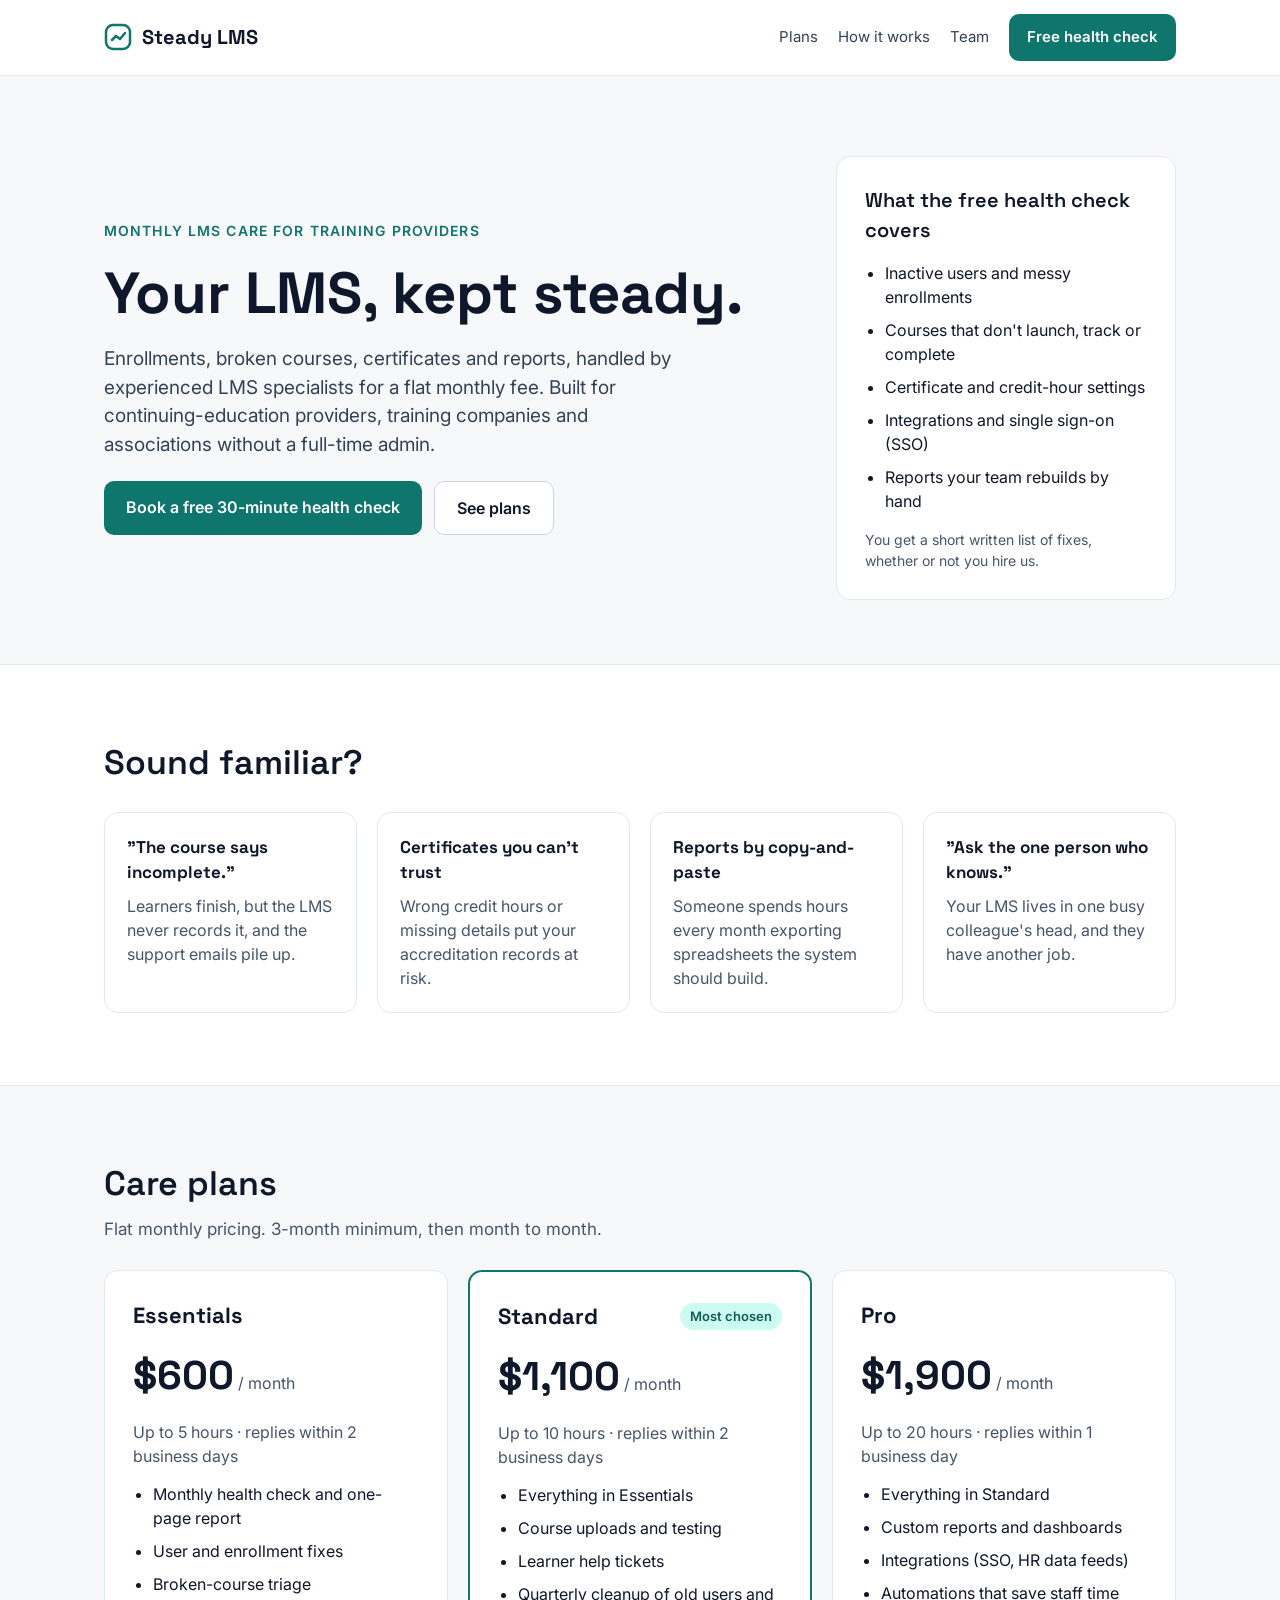
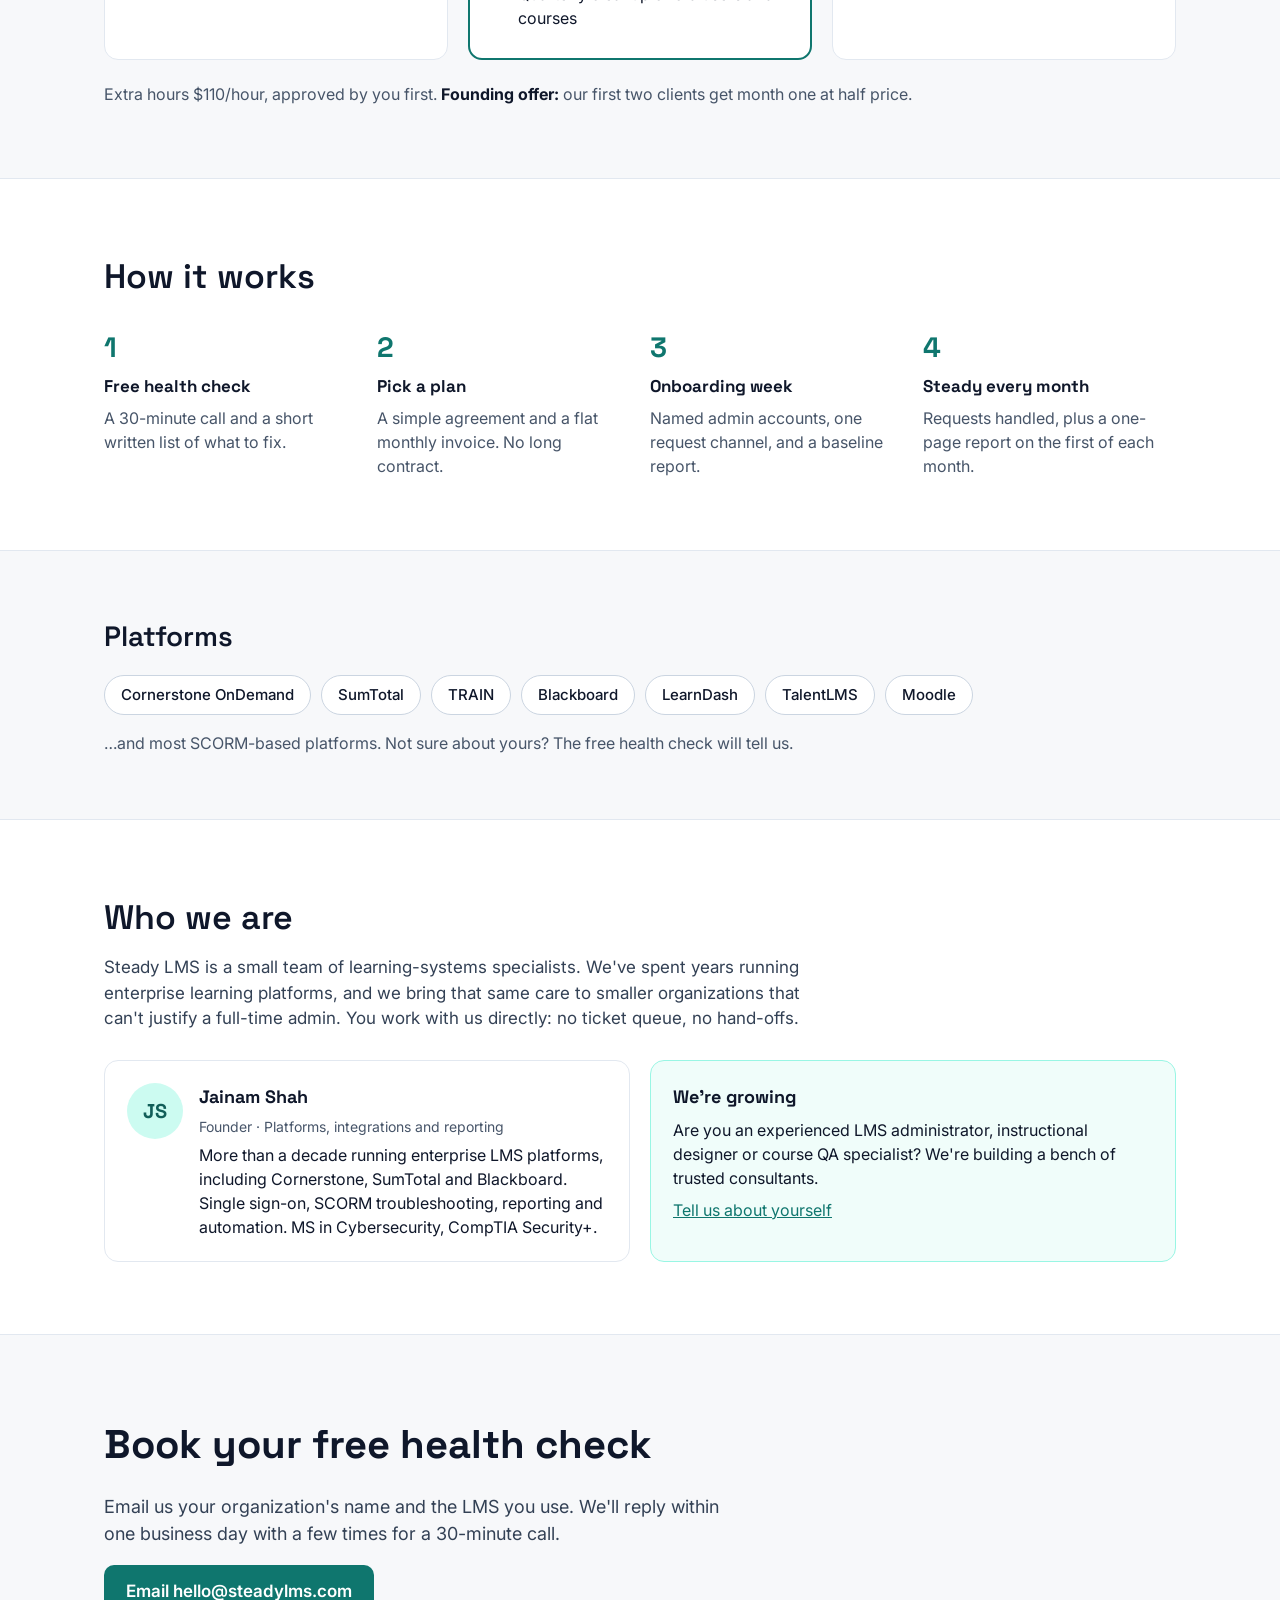
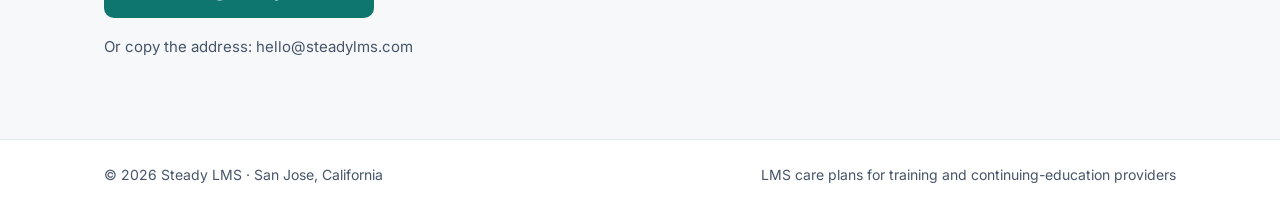
==== index.html @ a3ffa550 "Steady LMS website Co-Authored-By: Claude Opus 5.5 <noreply@anthropic.com> Claude-Session: https://c" ====
<!DOCTYPE html>
<html lang="en">
<head>
<meta charset="utf-8">
<meta name="viewport" content="width=device-width, initial-scale=1">
<title>Steady LMS: Monthly LMS care for training providers</title>
<meta name="description" content="Steady LMS keeps your learning platform running for a flat monthly fee: enrollments, broken courses, certificates, reports and automations, handled by experienced LMS specialists.">
<link rel="canonical" href="https://steadylms.com/">
<meta property="og:title" content="Steady LMS: Your LMS, kept steady">
<meta property="og:description" content="Monthly LMS care plans for continuing-education providers, training companies and associations.">
<meta property="og:url" content="https://steadylms.com/">
<meta property="og:type" content="website">
<link rel="icon" href="data:image/svg+xml,%3Csvg xmlns='http://www.w3.org/2000/svg' viewBox='0 0 28 28'%3E%3Crect x='2' y='2' width='24' height='24' rx='7' fill='white' stroke='%230F766E' stroke-width='2.5'/%3E%3Cpath d='M8 17 L12 13 L16 16 L21 10' fill='none' stroke='%230F766E' stroke-width='2.5' stroke-linecap='round' stroke-linejoin='round'/%3E%3C/svg%3E">
<link rel="preconnect" href="https://fonts.googleapis.com">
<link rel="preconnect" href="https://fonts.gstatic.com" crossorigin>
<link href="https://fonts.googleapis.com/css2?family=Inter:wght@400;500;600&family=Space+Grotesk:wght@500;600;700&display=swap" rel="stylesheet">
<style>
  *{box-sizing:border-box}
  body{margin:0;background:#F7F8FA;color:#0F172A;font-family:Inter,system-ui,-apple-system,"Segoe UI",sans-serif;line-height:1.5}
  a{color:#0F766E}a:hover{color:#115E59}
  h1,h2,h3{font-family:"Space Grotesk",Inter,sans-serif;margin:0}
  p{margin:0}
  .wrap{max-width:1120px;margin:0 auto;padding:0 24px}
  .band{background:#fff;border-top:1px solid #E2E8F0;border-bottom:1px solid #E2E8F0}
  section{padding:72px 0}
  .muted{color:#475569}
  .btn{display:inline-block;background:#0F766E;color:#fff;text-decoration:none;font-weight:600;padding:14px 22px;border-radius:10px}
  .btn:hover{background:#115E59;color:#fff}
  .btn.ghost{background:#fff;color:#0F172A;border:1px solid #CBD5E1}
  .btn.ghost:hover{background:#F1F5F9}
  .row{display:flex;flex-wrap:wrap;gap:20px}
  .card{flex:1 1 240px;min-width:0;background:#fff;border:1px solid #E2E8F0;border-radius:14px;padding:22px}
  .eyebrow{font-size:14px;font-weight:600;letter-spacing:.08em;text-transform:uppercase;color:#0F766E}
  .h2{font-size:34px;font-weight:600;margin-bottom:24px}
  header{background:#fff;border-bottom:1px solid #E2E8F0}
  nav{display:flex;flex-wrap:wrap;align-items:center;justify-content:space-between;gap:16px;padding:14px 0}
  .logo{display:flex;align-items:center;gap:10px;text-decoration:none;color:#0F172A;font-family:"Space Grotesk",Inter,sans-serif;font-weight:700;font-size:20px}
  .links{display:flex;flex-wrap:wrap;align-items:center;gap:20px;font-size:15px}
  .links a{color:#334155;text-decoration:none;padding:10px 0}
  .links a.btn{color:#fff;padding:12px 18px}
  .hero{display:flex;flex-wrap:wrap;gap:48px;align-items:center;padding-top:80px;padding-bottom:64px}
  .hero-text{flex:999 1 520px;min-width:0;display:flex;flex-direction:column;gap:22px}
  .hero h1{font-size:clamp(40px,6vw,58px);line-height:1.05}
  .lead{font-size:19px;color:#334155;max-width:580px}
  ul.check{margin:0;padding-left:20px;display:flex;flex-direction:column;gap:9px}
  .plan{flex:1 1 300px;display:flex;flex-direction:column;gap:14px;padding:28px}
  .plan.best{border:2px solid #0F766E}
  .price{font-family:"Space Grotesk",Inter,sans-serif;font-size:40px;font-weight:700}
  .pill{background:#CCFBF1;color:#115E59;font-size:13px;font-weight:600;padding:4px 10px;border-radius:999px}
  .chip{background:#fff;border:1px solid #CBD5E1;border-radius:999px;padding:8px 16px;font-size:15px;font-weight:500}
  .num{font-family:"Space Grotesk",Inter,sans-serif;font-size:28px;font-weight:700;color:#0F766E}
  ol.steps{list-style:none;margin:0;padding:0}
  .avatar{flex:0 0 56px;width:56px;height:56px;border-radius:50%;background:#CCFBF1;color:#115E59;display:flex;align-items:center;justify-content:center;font-family:"Space Grotesk",Inter,sans-serif;font-weight:700;font-size:20px}
  footer{border-top:1px solid #E2E8F0;background:#fff}
  footer .wrap{display:flex;flex-wrap:wrap;justify-content:space-between;gap:12px;padding:24px;font-size:14px;color:#475569}
  @media (max-width:600px){section{padding:56px 0}.h2{font-size:28px}}
</style>
</head>
<body>

<header>
  <div class="wrap">
    <nav aria-label="Main">
      <a class="logo" href="#top">
        <svg width="28" height="28" viewBox="0 0 28 28" aria-hidden="true"><rect x="2" y="2" width="24" height="24" rx="7" fill="none" stroke="#0F766E" stroke-width="2.5"/><path d="M8 17 L12 13 L16 16 L21 10" fill="none" stroke="#0F766E" stroke-width="2.5" stroke-linecap="round" stroke-linejoin="round"/></svg>
        Steady LMS
      </a>
      <div class="links">
        <a href="#plans">Plans</a>
        <a href="#how">How it works</a>
        <a href="#team">Team</a>
        <a class="btn" href="#contact">Free health check</a>
      </div>
    </nav>
  </div>
</header>

<main id="top">

  <div class="wrap hero">
    <div class="hero-text">
      <p class="eyebrow">Monthly LMS care for training providers</p>
      <h1>Your LMS, kept steady.</h1>
      <p class="lead">Enrollments, broken courses, certificates and reports, handled by experienced LMS specialists for a flat monthly fee. Built for continuing-education providers, training companies and associations without a full-time admin.</p>
      <div class="row" style="gap:12px">
        <a class="btn" href="#contact">Book a free 30-minute health check</a>
        <a class="btn ghost" href="#plans">See plans</a>
      </div>
    </div>
    <div class="card" style="flex:1 1 340px;padding:28px;display:flex;flex-direction:column;gap:16px">
      <h2 style="font-size:20px;font-weight:600">What the free health check covers</h2>
      <ul class="check">
        <li>Inactive users and messy enrollments</li>
        <li>Courses that don't launch, track or complete</li>
        <li>Certificate and credit-hour settings</li>
        <li>Integrations and single sign-on (SSO)</li>
        <li>Reports your team rebuilds by hand</li>
      </ul>
      <p class="muted" style="font-size:14px">You get a short written list of fixes, whether or not you hire us.</p>
    </div>
  </div>

  <section class="band" aria-labelledby="pain-h">
    <div class="wrap">
      <h2 id="pain-h" class="h2">Sound familiar?</h2>
      <div class="row">
        <div class="card"><h3 style="font-size:17px;margin-bottom:8px">"The course says incomplete."</h3><p class="muted">Learners finish, but the LMS never records it, and the support emails pile up.</p></div>
        <div class="card"><h3 style="font-size:17px;margin-bottom:8px">Certificates you can't trust</h3><p class="muted">Wrong credit hours or missing details put your accreditation records at risk.</p></div>
        <div class="card"><h3 style="font-size:17px;margin-bottom:8px">Reports by copy-and-paste</h3><p class="muted">Someone spends hours every month exporting spreadsheets the system should build.</p></div>
        <div class="card"><h3 style="font-size:17px;margin-bottom:8px">"Ask the one person who knows."</h3><p class="muted">Your LMS lives in one busy colleague's head, and they have another job.</p></div>
      </div>
    </div>
  </section>

  <section id="plans" aria-labelledby="plans-h">
    <div class="wrap">
      <h2 id="plans-h" class="h2" style="margin-bottom:8px">Care plans</h2>
      <p class="muted" style="font-size:17px;margin-bottom:28px">Flat monthly pricing. 3-month minimum, then month to month.</p>
      <div class="row" style="align-items:stretch">
        <div class="card plan">
          <h3 style="font-size:22px">Essentials</h3>
          <p><span class="price">$600</span><span class="muted"> / month</span></p>
          <p class="muted">Up to 5 hours · replies within 2 business days</p>
          <ul class="check"><li>Monthly health check and one-page report</li><li>User and enrollment fixes</li><li>Broken-course triage</li></ul>
        </div>
        <div class="card plan best">
          <div style="display:flex;align-items:center;justify-content:space-between;gap:12px"><h3 style="font-size:22px">Standard</h3><span class="pill">Most chosen</span></div>
          <p><span class="price">$1,100</span><span class="muted"> / month</span></p>
          <p class="muted">Up to 10 hours · replies within 2 business days</p>
          <ul class="check"><li>Everything in Essentials</li><li>Course uploads and testing</li><li>Learner help tickets</li><li>Quarterly cleanup of old users and courses</li></ul>
        </div>
        <div class="card plan">
          <h3 style="font-size:22px">Pro</h3>
          <p><span class="price">$1,900</span><span class="muted"> / month</span></p>
          <p class="muted">Up to 20 hours · replies within 1 business day</p>
          <ul class="check"><li>Everything in Standard</li><li>Custom reports and dashboards</li><li>Integrations (SSO, HR data feeds)</li><li>Automations that save staff time</li></ul>
        </div>
      </div>
      <p class="muted" style="margin-top:22px">Extra hours $110/hour, approved by you first. <strong style="color:#0F172A">Founding offer:</strong> our first two clients get month one at half price.</p>
    </div>
  </section>

  <section id="how" class="band" aria-labelledby="how-h">
    <div class="wrap">
      <h2 id="how-h" class="h2">How it works</h2>
      <ol class="steps row">
        <li class="card" style="border:0;padding:0;background:none"><p class="num">1</p><h3 style="font-size:17px;margin:6px 0">Free health check</h3><p class="muted">A 30-minute call and a short written list of what to fix.</p></li>
        <li class="card" style="border:0;padding:0;background:none"><p class="num">2</p><h3 style="font-size:17px;margin:6px 0">Pick a plan</h3><p class="muted">A simple agreement and a flat monthly invoice. No long contract.</p></li>
        <li class="card" style="border:0;padding:0;background:none"><p class="num">3</p><h3 style="font-size:17px;margin:6px 0">Onboarding week</h3><p class="muted">Named admin accounts, one request channel, and a baseline report.</p></li>
        <li class="card" style="border:0;padding:0;background:none"><p class="num">4</p><h3 style="font-size:17px;margin:6px 0">Steady every month</h3><p class="muted">Requests handled, plus a one-page report on the first of each month.</p></li>
      </ol>
    </div>
  </section>

  <section aria-labelledby="platforms-h" style="padding:64px 0">
    <div class="wrap">
      <h2 id="platforms-h" class="h2" style="font-size:28px;margin-bottom:18px">Platforms</h2>
      <div class="row" style="gap:10px">
        <span class="chip">Cornerstone OnDemand</span><span class="chip">SumTotal</span><span class="chip">TRAIN</span><span class="chip">Blackboard</span><span class="chip">LearnDash</span><span class="chip">TalentLMS</span><span class="chip">Moodle</span>
      </div>
      <p class="muted" style="margin-top:16px">…and most SCORM-based platforms. Not sure about yours? The free health check will tell us.</p>
    </div>
  </section>

  <section id="team" class="band" aria-labelledby="team-h">
    <div class="wrap" style="display:flex;flex-direction:column;gap:28px">
      <div style="display:flex;flex-direction:column;gap:12px;max-width:720px">
        <h2 id="team-h" class="h2" style="margin:0">Who we are</h2>
        <p style="font-size:17px;color:#334155">Steady LMS is a small team of learning-systems specialists. We've spent years running enterprise learning platforms, and we bring that same care to smaller organizations that can't justify a full-time admin. You work with us directly: no ticket queue, no hand-offs.</p>
      </div>
      <div class="row">
        <div class="card" style="display:flex;gap:16px;align-items:flex-start">
          <div class="avatar" aria-hidden="true">JS</div>
          <div style="display:flex;flex-direction:column;gap:6px">
            <h3 style="font-size:18px">Jainam Shah</h3>
            <p class="muted" style="font-size:14px">Founder · Platforms, integrations and reporting</p>
            <p>More than a decade running enterprise LMS platforms, including Cornerstone, SumTotal and Blackboard. Single sign-on, SCORM troubleshooting, reporting and automation. MS in Cybersecurity, CompTIA Security+.</p>
          </div>
        </div>
        <!-- TEAM-MEMBER-2 -->
        <div class="card" style="display:flex;flex-direction:column;gap:8px;background:#F0FDFA;border-color:#99F6E4">
          <h3 style="font-size:18px">We're growing</h3>
          <p>Are you an experienced LMS administrator, instructional designer or course QA specialist? We're building a bench of trusted consultants.</p>
          <p><a href="mailto:hello@steadylms.com?subject=Joining%20Steady%20LMS">Tell us about yourself</a></p>
        </div>
      </div>
    </div>
  </section>

  <section id="contact" aria-labelledby="contact-h" style="padding:80px 0">
    <div class="wrap" style="display:flex;flex-direction:column;align-items:flex-start;gap:18px">
      <h2 id="contact-h" style="font-size:40px;font-weight:700">Book your free health check</h2>
      <p style="font-size:18px;color:#334155;max-width:640px">Email us your organization's name and the LMS you use. We'll reply within one business day with a few times for a 30-minute call.</p>
      <a class="btn" href="mailto:hello@steadylms.com?subject=Free%20LMS%20health%20check" style="font-size:17px">Email hello@steadylms.com</a>
      <p class="muted" style="font-size:15px">Or copy the address: hello@steadylms.com</p>
    </div>
  </section>

</main>

<footer>
  <div class="wrap">
    <span>© 2026 Steady LMS · San Jose, California</span>
    <span>LMS care plans for training and continuing-education providers</span>
  </div>
</footer>

<!-- ANALYTICS -->
</body>
</html>
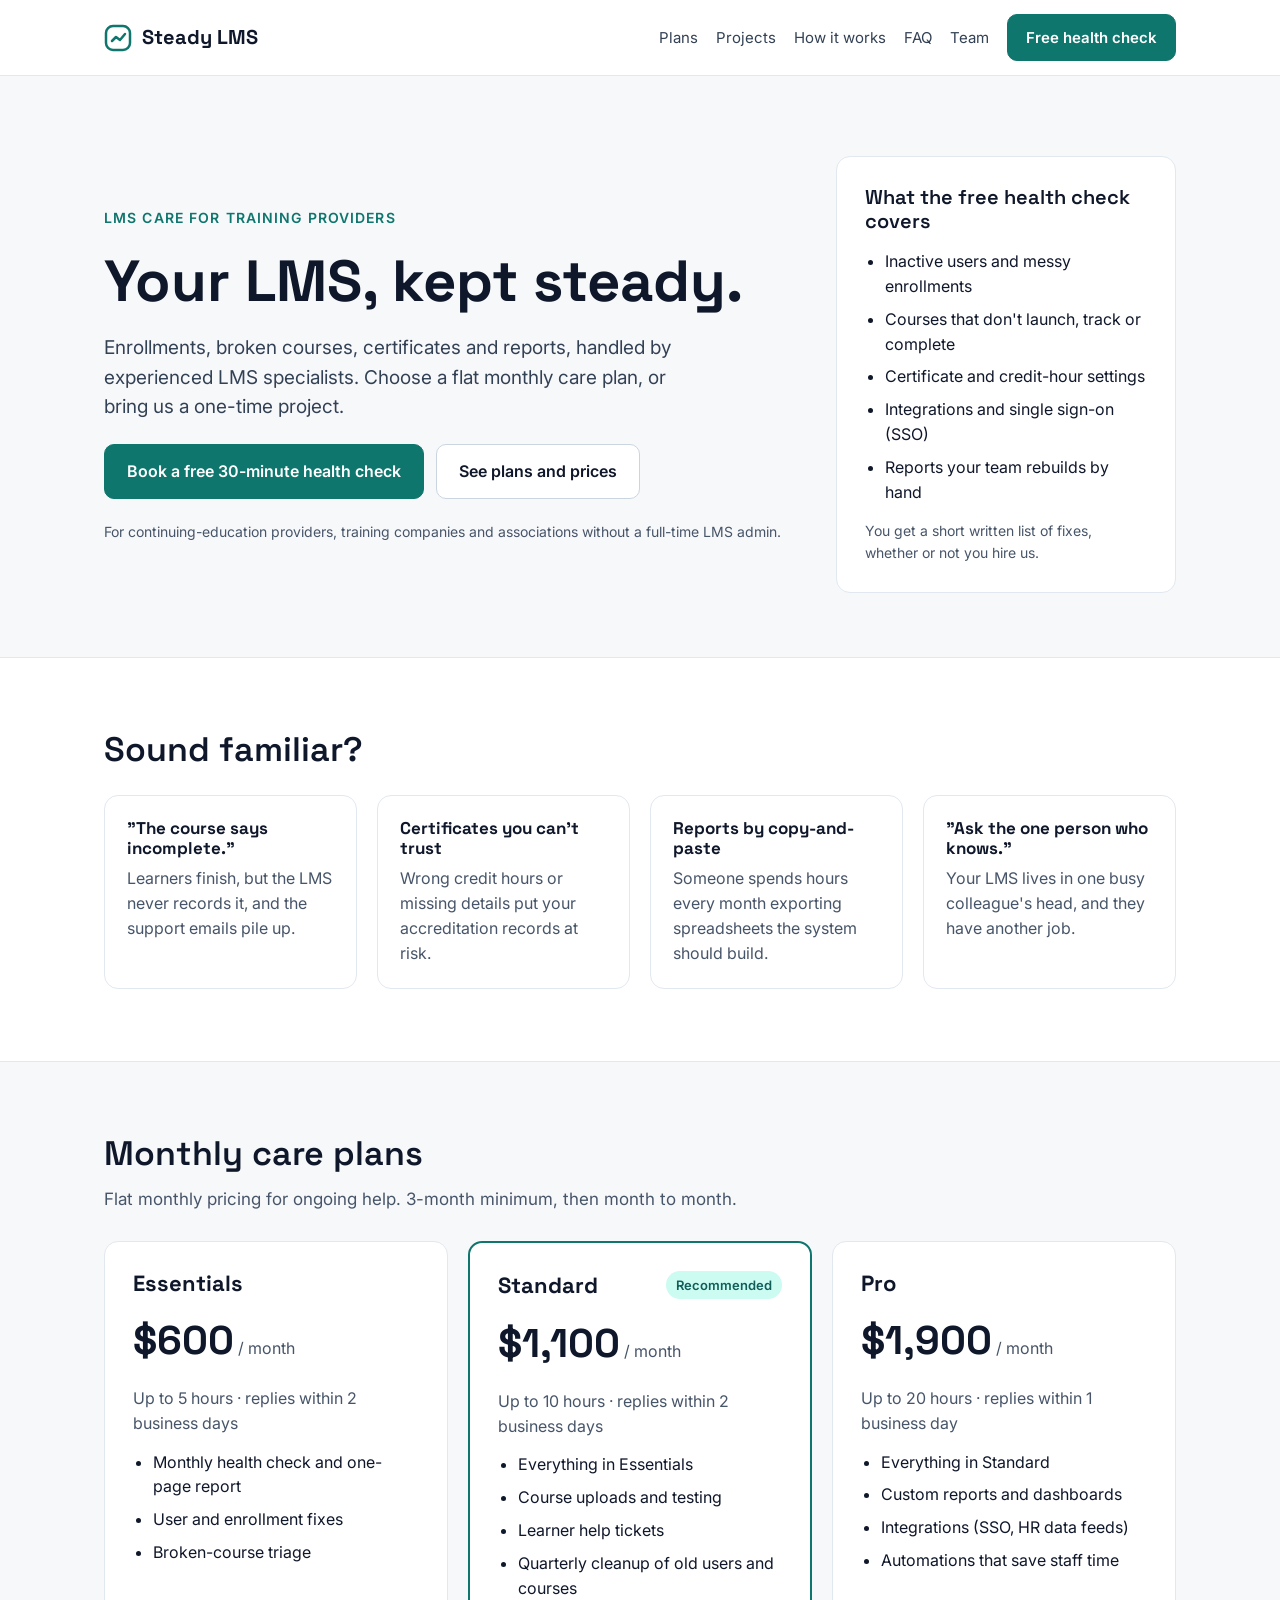
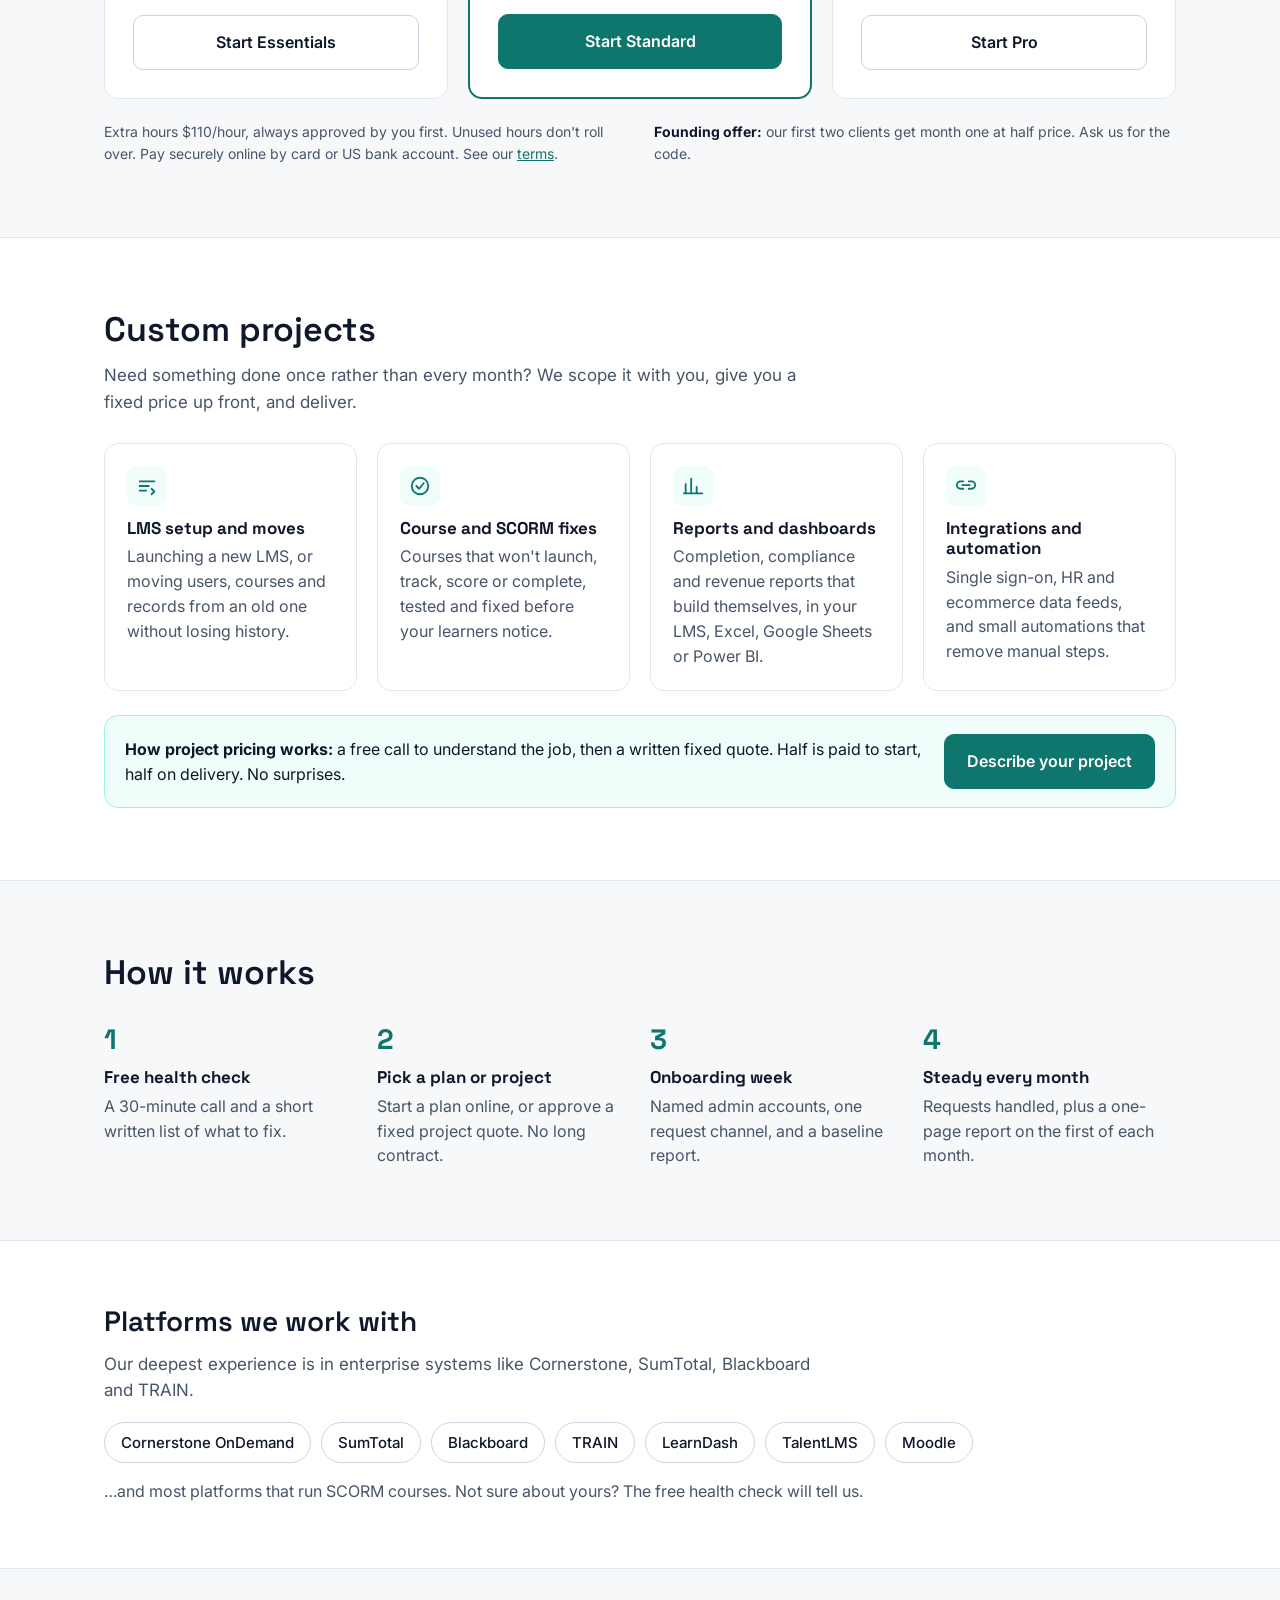
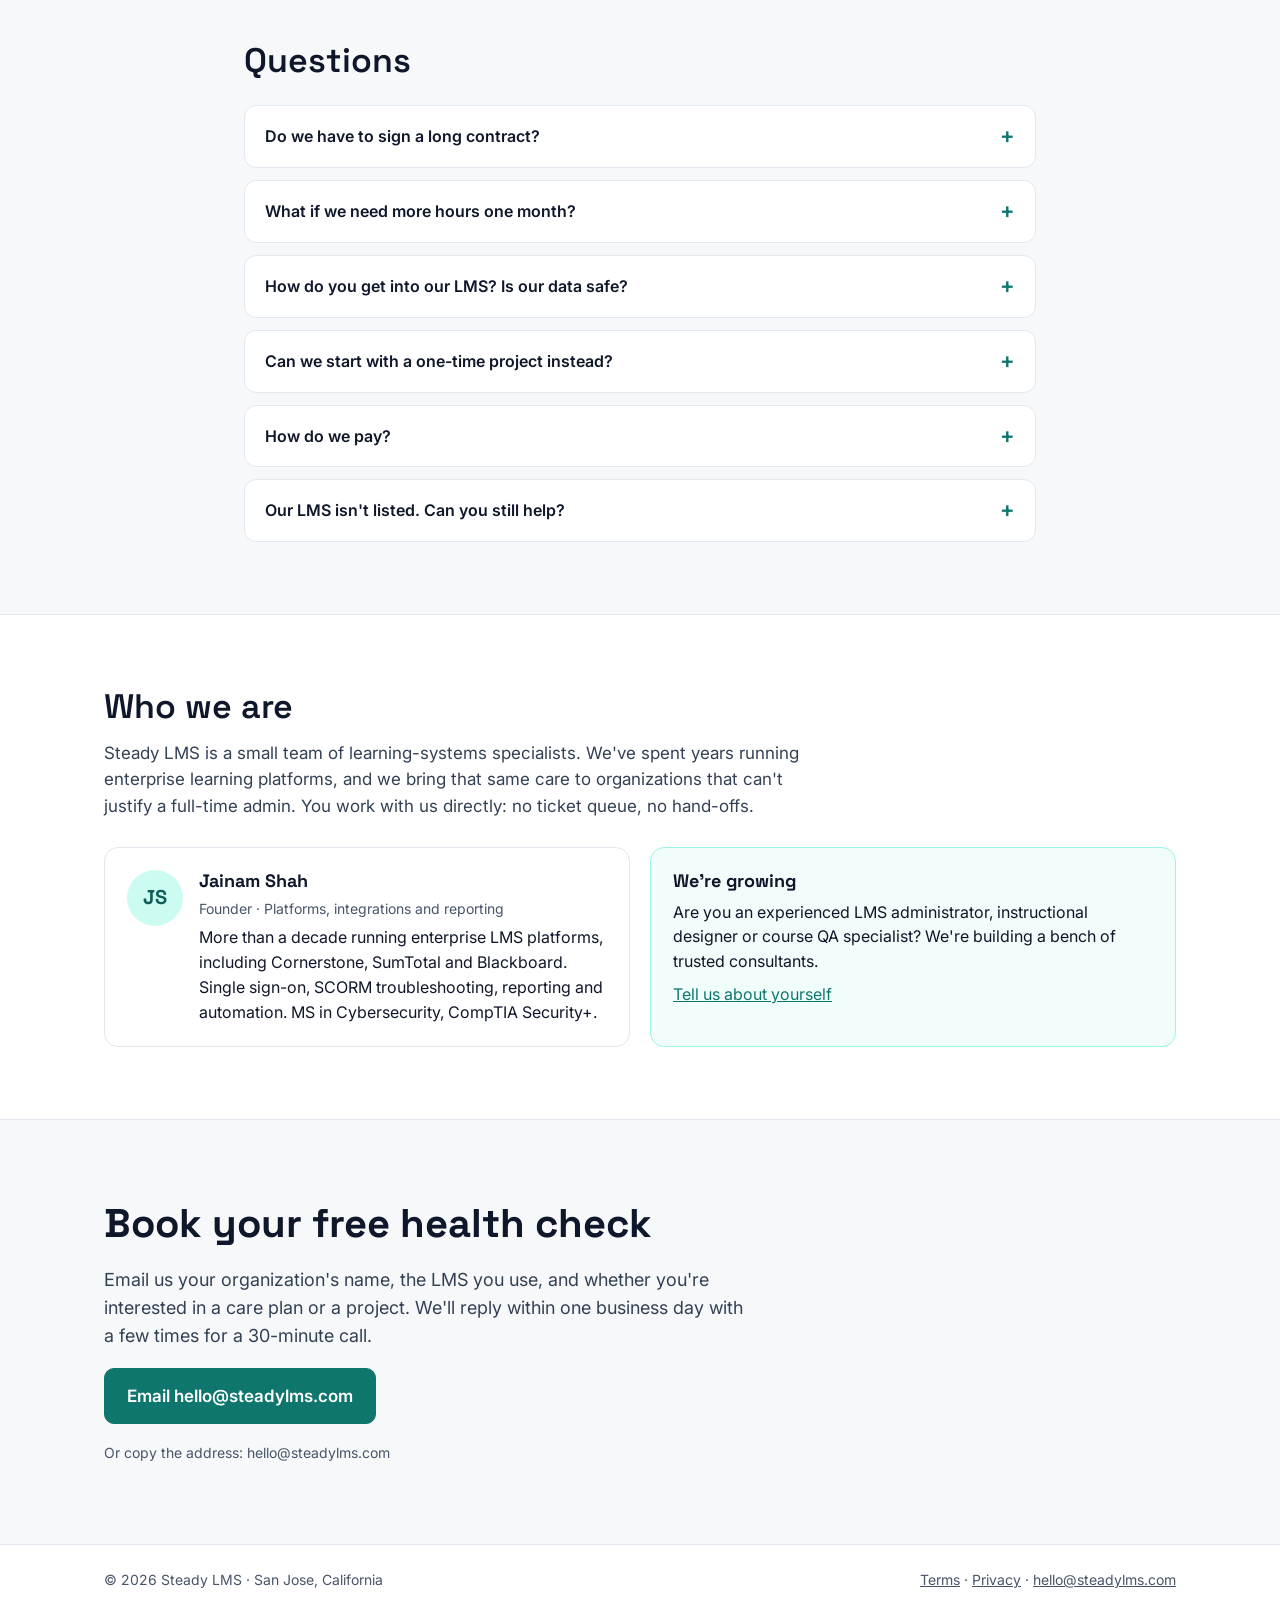
==== commit acd78f39: "Revamp site: custom projects, plan start buttons, FAQ, terms and privacy pages Co-Authored-By: Claud" ====
--- a/index.html
+++ b/index.html
@@ -3,71 +3,37 @@
 <head>
 <meta charset="utf-8">
 <meta name="viewport" content="width=device-width, initial-scale=1">
-<title>Steady LMS: Monthly LMS care for training providers</title>
-<meta name="description" content="Steady LMS keeps your learning platform running for a flat monthly fee: enrollments, broken courses, certificates, reports and automations, handled by experienced LMS specialists.">
+<title>Steady LMS: Monthly LMS care and LMS projects for training providers</title>
+<meta name="description" content="Steady LMS keeps your learning platform running for a flat monthly fee: enrollments, broken courses, certificates, reports and automations. One-time LMS projects too.">
 <link rel="canonical" href="https://steadylms.com/">
 <meta property="og:title" content="Steady LMS: Your LMS, kept steady">
-<meta property="og:description" content="Monthly LMS care plans for continuing-education providers, training companies and associations.">
+<meta property="og:description" content="Monthly LMS care plans and one-time LMS projects for continuing-education providers, training companies and associations.">
 <meta property="og:url" content="https://steadylms.com/">
 <meta property="og:type" content="website">
+<meta name="theme-color" content="#0F766E">
 <link rel="icon" href="data:image/svg+xml,%3Csvg xmlns='http://www.w3.org/2000/svg' viewBox='0 0 28 28'%3E%3Crect x='2' y='2' width='24' height='24' rx='7' fill='white' stroke='%230F766E' stroke-width='2.5'/%3E%3Cpath d='M8 17 L12 13 L16 16 L21 10' fill='none' stroke='%230F766E' stroke-width='2.5' stroke-linecap='round' stroke-linejoin='round'/%3E%3C/svg%3E">
 <link rel="preconnect" href="https://fonts.googleapis.com">
 <link rel="preconnect" href="https://fonts.gstatic.com" crossorigin>
 <link href="https://fonts.googleapis.com/css2?family=Inter:wght@400;500;600&family=Space+Grotesk:wght@500;600;700&display=swap" rel="stylesheet">
-<style>
-  *{box-sizing:border-box}
-  body{margin:0;background:#F7F8FA;color:#0F172A;font-family:Inter,system-ui,-apple-system,"Segoe UI",sans-serif;line-height:1.5}
-  a{color:#0F766E}a:hover{color:#115E59}
-  h1,h2,h3{font-family:"Space Grotesk",Inter,sans-serif;margin:0}
-  p{margin:0}
-  .wrap{max-width:1120px;margin:0 auto;padding:0 24px}
-  .band{background:#fff;border-top:1px solid #E2E8F0;border-bottom:1px solid #E2E8F0}
-  section{padding:72px 0}
-  .muted{color:#475569}
-  .btn{display:inline-block;background:#0F766E;color:#fff;text-decoration:none;font-weight:600;padding:14px 22px;border-radius:10px}
-  .btn:hover{background:#115E59;color:#fff}
-  .btn.ghost{background:#fff;color:#0F172A;border:1px solid #CBD5E1}
-  .btn.ghost:hover{background:#F1F5F9}
-  .row{display:flex;flex-wrap:wrap;gap:20px}
-  .card{flex:1 1 240px;min-width:0;background:#fff;border:1px solid #E2E8F0;border-radius:14px;padding:22px}
-  .eyebrow{font-size:14px;font-weight:600;letter-spacing:.08em;text-transform:uppercase;color:#0F766E}
-  .h2{font-size:34px;font-weight:600;margin-bottom:24px}
-  header{background:#fff;border-bottom:1px solid #E2E8F0}
-  nav{display:flex;flex-wrap:wrap;align-items:center;justify-content:space-between;gap:16px;padding:14px 0}
-  .logo{display:flex;align-items:center;gap:10px;text-decoration:none;color:#0F172A;font-family:"Space Grotesk",Inter,sans-serif;font-weight:700;font-size:20px}
-  .links{display:flex;flex-wrap:wrap;align-items:center;gap:20px;font-size:15px}
-  .links a{color:#334155;text-decoration:none;padding:10px 0}
-  .links a.btn{color:#fff;padding:12px 18px}
-  .hero{display:flex;flex-wrap:wrap;gap:48px;align-items:center;padding-top:80px;padding-bottom:64px}
-  .hero-text{flex:999 1 520px;min-width:0;display:flex;flex-direction:column;gap:22px}
-  .hero h1{font-size:clamp(40px,6vw,58px);line-height:1.05}
-  .lead{font-size:19px;color:#334155;max-width:580px}
-  ul.check{margin:0;padding-left:20px;display:flex;flex-direction:column;gap:9px}
-  .plan{flex:1 1 300px;display:flex;flex-direction:column;gap:14px;padding:28px}
-  .plan.best{border:2px solid #0F766E}
-  .price{font-family:"Space Grotesk",Inter,sans-serif;font-size:40px;font-weight:700}
-  .pill{background:#CCFBF1;color:#115E59;font-size:13px;font-weight:600;padding:4px 10px;border-radius:999px}
-  .chip{background:#fff;border:1px solid #CBD5E1;border-radius:999px;padding:8px 16px;font-size:15px;font-weight:500}
-  .num{font-family:"Space Grotesk",Inter,sans-serif;font-size:28px;font-weight:700;color:#0F766E}
-  ol.steps{list-style:none;margin:0;padding:0}
-  .avatar{flex:0 0 56px;width:56px;height:56px;border-radius:50%;background:#CCFBF1;color:#115E59;display:flex;align-items:center;justify-content:center;font-family:"Space Grotesk",Inter,sans-serif;font-weight:700;font-size:20px}
-  footer{border-top:1px solid #E2E8F0;background:#fff}
-  footer .wrap{display:flex;flex-wrap:wrap;justify-content:space-between;gap:12px;padding:24px;font-size:14px;color:#475569}
-  @media (max-width:600px){section{padding:56px 0}.h2{font-size:28px}}
-</style>
+<link rel="stylesheet" href="/style.css">
+<script type="application/ld+json">
+{"@context":"https://schema.org","@type":"ProfessionalService","name":"Steady LMS","url":"https://steadylms.com/","email":"hello@steadylms.com","description":"Monthly LMS care plans and one-time LMS projects for training and continuing-education providers.","areaServed":"US","address":{"@type":"PostalAddress","addressLocality":"San Jose","addressRegion":"CA","addressCountry":"US"},"priceRange":"$600–$1,900 per month"}
+</script>
 </head>
 <body>
 
 <header>
   <div class="wrap">
     <nav aria-label="Main">
-      <a class="logo" href="#top">
+      <a class="logo" href="/">
         <svg width="28" height="28" viewBox="0 0 28 28" aria-hidden="true"><rect x="2" y="2" width="24" height="24" rx="7" fill="none" stroke="#0F766E" stroke-width="2.5"/><path d="M8 17 L12 13 L16 16 L21 10" fill="none" stroke="#0F766E" stroke-width="2.5" stroke-linecap="round" stroke-linejoin="round"/></svg>
         Steady LMS
       </a>
       <div class="links">
         <a href="#plans">Plans</a>
+        <a href="#projects">Projects</a>
         <a href="#how">How it works</a>
+        <a href="#faq">FAQ</a>
         <a href="#team">Team</a>
         <a class="btn" href="#contact">Free health check</a>
       </div>
@@ -79,13 +45,14 @@
 
   <div class="wrap hero">
     <div class="hero-text">
-      <p class="eyebrow">Monthly LMS care for training providers</p>
+      <p class="eyebrow">LMS care for training providers</p>
       <h1>Your LMS, kept steady.</h1>
-      <p class="lead">Enrollments, broken courses, certificates and reports, handled by experienced LMS specialists for a flat monthly fee. Built for continuing-education providers, training companies and associations without a full-time admin.</p>
+      <p class="lead">Enrollments, broken courses, certificates and reports, handled by experienced LMS specialists. Choose a flat monthly care plan, or bring us a one-time project.</p>
       <div class="row" style="gap:12px">
         <a class="btn" href="#contact">Book a free 30-minute health check</a>
-        <a class="btn ghost" href="#plans">See plans</a>
-      </div>
+        <a class="btn ghost" href="#plans">See plans and prices</a>
+      </div>
+      <p class="muted small">For continuing-education providers, training companies and associations without a full-time LMS admin.</p>
     </div>
     <div class="card" style="flex:1 1 340px;padding:28px;display:flex;flex-direction:column;gap:16px">
       <h2 style="font-size:20px;font-weight:600">What the free health check covers</h2>
@@ -96,13 +63,13 @@
         <li>Integrations and single sign-on (SSO)</li>
         <li>Reports your team rebuilds by hand</li>
       </ul>
-      <p class="muted" style="font-size:14px">You get a short written list of fixes, whether or not you hire us.</p>
+      <p class="muted small">You get a short written list of fixes, whether or not you hire us.</p>
     </div>
   </div>
 
   <section class="band" aria-labelledby="pain-h">
     <div class="wrap">
-      <h2 id="pain-h" class="h2">Sound familiar?</h2>
+      <h2 id="pain-h" class="h2" style="margin-bottom:24px">Sound familiar?</h2>
       <div class="row">
         <div class="card"><h3 style="font-size:17px;margin-bottom:8px">"The course says incomplete."</h3><p class="muted">Learners finish, but the LMS never records it, and the support emails pile up.</p></div>
         <div class="card"><h3 style="font-size:17px;margin-bottom:8px">Certificates you can't trust</h3><p class="muted">Wrong credit hours or missing details put your accreditation records at risk.</p></div>
@@ -114,51 +81,125 @@
 
   <section id="plans" aria-labelledby="plans-h">
     <div class="wrap">
-      <h2 id="plans-h" class="h2" style="margin-bottom:8px">Care plans</h2>
-      <p class="muted" style="font-size:17px;margin-bottom:28px">Flat monthly pricing. 3-month minimum, then month to month.</p>
+      <h2 id="plans-h" class="h2">Monthly care plans</h2>
+      <p class="sub">Flat monthly pricing for ongoing help. 3-month minimum, then month to month.</p>
       <div class="row" style="align-items:stretch">
+
         <div class="card plan">
           <h3 style="font-size:22px">Essentials</h3>
           <p><span class="price">$600</span><span class="muted"> / month</span></p>
           <p class="muted">Up to 5 hours · replies within 2 business days</p>
-          <ul class="check"><li>Monthly health check and one-page report</li><li>User and enrollment fixes</li><li>Broken-course triage</li></ul>
-        </div>
+          <ul class="check grow"><li>Monthly health check and one-page report</li><li>User and enrollment fixes</li><li>Broken-course triage</li></ul>
+          <a class="btn ghost block" href="#contact" data-plan="essentials">Start Essentials</a>
+        </div>
+
         <div class="card plan best">
-          <div style="display:flex;align-items:center;justify-content:space-between;gap:12px"><h3 style="font-size:22px">Standard</h3><span class="pill">Most chosen</span></div>
+          <div style="display:flex;align-items:center;justify-content:space-between;gap:12px"><h3 style="font-size:22px">Standard</h3><span class="pill">Recommended</span></div>
           <p><span class="price">$1,100</span><span class="muted"> / month</span></p>
           <p class="muted">Up to 10 hours · replies within 2 business days</p>
-          <ul class="check"><li>Everything in Essentials</li><li>Course uploads and testing</li><li>Learner help tickets</li><li>Quarterly cleanup of old users and courses</li></ul>
-        </div>
+          <ul class="check grow"><li>Everything in Essentials</li><li>Course uploads and testing</li><li>Learner help tickets</li><li>Quarterly cleanup of old users and courses</li></ul>
+          <a class="btn block" href="#contact" data-plan="standard">Start Standard</a>
+        </div>
+
         <div class="card plan">
           <h3 style="font-size:22px">Pro</h3>
           <p><span class="price">$1,900</span><span class="muted"> / month</span></p>
           <p class="muted">Up to 20 hours · replies within 1 business day</p>
-          <ul class="check"><li>Everything in Standard</li><li>Custom reports and dashboards</li><li>Integrations (SSO, HR data feeds)</li><li>Automations that save staff time</li></ul>
-        </div>
-      </div>
-      <p class="muted" style="margin-top:22px">Extra hours $110/hour, approved by you first. <strong style="color:#0F172A">Founding offer:</strong> our first two clients get month one at half price.</p>
-    </div>
-  </section>
-
-  <section id="how" class="band" aria-labelledby="how-h">
-    <div class="wrap">
-      <h2 id="how-h" class="h2">How it works</h2>
+          <ul class="check grow"><li>Everything in Standard</li><li>Custom reports and dashboards</li><li>Integrations (SSO, HR data feeds)</li><li>Automations that save staff time</li></ul>
+          <a class="btn ghost block" href="#contact" data-plan="pro">Start Pro</a>
+        </div>
+
+      </div>
+      <div class="row" style="margin-top:22px;gap:12px 28px">
+        <p class="muted small" style="flex:1 1 320px">Extra hours $110/hour, always approved by you first. Unused hours don't roll over. Pay securely online by card or US bank account. See our <a href="/terms.html">terms</a>.</p>
+        <p class="small" style="flex:1 1 320px"><strong>Founding offer:</strong> <span class="muted">our first two clients get month one at half price. Ask us for the code.</span></p>
+      </div>
+    </div>
+  </section>
+
+  <section id="projects" class="band" aria-labelledby="projects-h">
+    <div class="wrap">
+      <h2 id="projects-h" class="h2">Custom projects</h2>
+      <p class="sub">Need something done once rather than every month? We scope it with you, give you a fixed price up front, and deliver.</p>
+      <div class="row">
+        <div class="card">
+          <div class="icon" aria-hidden="true"><svg width="22" height="22" viewBox="0 0 24 24" fill="none" stroke="currentColor" stroke-width="2" stroke-linecap="round" stroke-linejoin="round"><path d="M4 7h16M4 12h10M4 17h7"/><path d="M17 15l3 3-3 3"/></svg></div>
+          <h3 style="font-size:17px;margin-bottom:6px">LMS setup and moves</h3>
+          <p class="muted">Launching a new LMS, or moving users, courses and records from an old one without losing history.</p>
+        </div>
+        <div class="card">
+          <div class="icon" aria-hidden="true"><svg width="22" height="22" viewBox="0 0 24 24" fill="none" stroke="currentColor" stroke-width="2" stroke-linecap="round" stroke-linejoin="round"><circle cx="12" cy="12" r="9"/><path d="M8 12l3 3 5-6"/></svg></div>
+          <h3 style="font-size:17px;margin-bottom:6px">Course and SCORM fixes</h3>
+          <p class="muted">Courses that won't launch, track, score or complete, tested and fixed before your learners notice.</p>
+        </div>
+        <div class="card">
+          <div class="icon" aria-hidden="true"><svg width="22" height="22" viewBox="0 0 24 24" fill="none" stroke="currentColor" stroke-width="2" stroke-linecap="round" stroke-linejoin="round"><path d="M4 20V10M10 20V4M16 20v-7M22 20H2"/></svg></div>
+          <h3 style="font-size:17px;margin-bottom:6px">Reports and dashboards</h3>
+          <p class="muted">Completion, compliance and revenue reports that build themselves, in your LMS, Excel, Google Sheets or Power BI.</p>
+        </div>
+        <div class="card">
+          <div class="icon" aria-hidden="true"><svg width="22" height="22" viewBox="0 0 24 24" fill="none" stroke="currentColor" stroke-width="2" stroke-linecap="round" stroke-linejoin="round"><path d="M9 7H6a4 4 0 0 0 0 8h3M15 7h3a4 4 0 0 1 0 8h-3M8 11h8"/></svg></div>
+          <h3 style="font-size:17px;margin-bottom:6px">Integrations and automation</h3>
+          <p class="muted">Single sign-on, HR and ecommerce data feeds, and small automations that remove manual steps.</p>
+        </div>
+      </div>
+      <div class="note" style="margin-top:24px;display:flex;flex-wrap:wrap;align-items:center;justify-content:space-between;gap:16px">
+        <p style="flex:1 1 420px"><strong>How project pricing works:</strong> a free call to understand the job, then a written fixed quote. Half is paid to start, half on delivery. No surprises.</p>
+        <a class="btn" href="mailto:hello@steadylms.com?subject=Custom%20LMS%20project">Describe your project</a>
+      </div>
+    </div>
+  </section>
+
+  <section id="how" aria-labelledby="how-h">
+    <div class="wrap">
+      <h2 id="how-h" class="h2" style="margin-bottom:24px">How it works</h2>
       <ol class="steps row">
-        <li class="card" style="border:0;padding:0;background:none"><p class="num">1</p><h3 style="font-size:17px;margin:6px 0">Free health check</h3><p class="muted">A 30-minute call and a short written list of what to fix.</p></li>
-        <li class="card" style="border:0;padding:0;background:none"><p class="num">2</p><h3 style="font-size:17px;margin:6px 0">Pick a plan</h3><p class="muted">A simple agreement and a flat monthly invoice. No long contract.</p></li>
-        <li class="card" style="border:0;padding:0;background:none"><p class="num">3</p><h3 style="font-size:17px;margin:6px 0">Onboarding week</h3><p class="muted">Named admin accounts, one request channel, and a baseline report.</p></li>
-        <li class="card" style="border:0;padding:0;background:none"><p class="num">4</p><h3 style="font-size:17px;margin:6px 0">Steady every month</h3><p class="muted">Requests handled, plus a one-page report on the first of each month.</p></li>
+        <li class="step"><p class="num">1</p><h3 style="font-size:17px;margin:6px 0">Free health check</h3><p class="muted">A 30-minute call and a short written list of what to fix.</p></li>
+        <li class="step"><p class="num">2</p><h3 style="font-size:17px;margin:6px 0">Pick a plan or project</h3><p class="muted">Start a plan online, or approve a fixed project quote. No long contract.</p></li>
+        <li class="step"><p class="num">3</p><h3 style="font-size:17px;margin:6px 0">Onboarding week</h3><p class="muted">Named admin accounts, one request channel, and a baseline report.</p></li>
+        <li class="step"><p class="num">4</p><h3 style="font-size:17px;margin:6px 0">Steady every month</h3><p class="muted">Requests handled, plus a one-page report on the first of each month.</p></li>
       </ol>
     </div>
   </section>
 
-  <section aria-labelledby="platforms-h" style="padding:64px 0">
-    <div class="wrap">
-      <h2 id="platforms-h" class="h2" style="font-size:28px;margin-bottom:18px">Platforms</h2>
+  <section class="band" aria-labelledby="platforms-h" style="padding:64px 0">
+    <div class="wrap">
+      <h2 id="platforms-h" class="h2" style="font-size:28px">Platforms we work with</h2>
+      <p class="sub" style="margin-bottom:18px">Our deepest experience is in enterprise systems like Cornerstone, SumTotal, Blackboard and TRAIN.</p>
       <div class="row" style="gap:10px">
-        <span class="chip">Cornerstone OnDemand</span><span class="chip">SumTotal</span><span class="chip">TRAIN</span><span class="chip">Blackboard</span><span class="chip">LearnDash</span><span class="chip">TalentLMS</span><span class="chip">Moodle</span>
-      </div>
-      <p class="muted" style="margin-top:16px">…and most SCORM-based platforms. Not sure about yours? The free health check will tell us.</p>
+        <span class="chip">Cornerstone OnDemand</span><span class="chip">SumTotal</span><span class="chip">Blackboard</span><span class="chip">TRAIN</span><span class="chip">LearnDash</span><span class="chip">TalentLMS</span><span class="chip">Moodle</span>
+      </div>
+      <p class="muted" style="margin-top:16px">…and most platforms that run SCORM courses. Not sure about yours? The free health check will tell us.</p>
+    </div>
+  </section>
+
+  <section id="faq" aria-labelledby="faq-h">
+    <div class="wrap" style="max-width:840px">
+      <h2 id="faq-h" class="h2" style="margin-bottom:24px">Questions</h2>
+      <details>
+        <summary>Do we have to sign a long contract?</summary>
+        <p>No. Care plans have a 3-month minimum so we can get your LMS into good shape, then they run month to month. You can cancel with 30 days' notice.</p>
+      </details>
+      <details>
+        <summary>What if we need more hours one month?</summary>
+        <p>We tell you before we go over. Extra hours are $110/hour and only happen with your OK. If you keep needing more, we'll suggest the next plan up.</p>
+      </details>
+      <details>
+        <summary>How do you get into our LMS? Is our data safe?</summary>
+        <p>We use our own named admin accounts with multi-factor sign-in, never a shared password, and only the access the work needs. Learner data stays in your systems, and we're happy to sign your NDA.</p>
+      </details>
+      <details>
+        <summary>Can we start with a one-time project instead?</summary>
+        <p>Yes. Many clients start with a project, such as fixing broken courses or building a report, and move to a care plan later.</p>
+      </details>
+      <details>
+        <summary>How do we pay?</summary>
+        <p>Care plans are paid online by card or US bank account and renew monthly. Projects are invoiced: half to start, half on delivery. Every payment gets an emailed receipt.</p>
+      </details>
+      <details>
+        <summary>Our LMS isn't listed. Can you still help?</summary>
+        <p>Probably. Most LMS problems come down to users, enrollments, course tracking and reports, which work the same way across platforms. We'll tell you honestly on the free call.</p>
+      </details>
     </div>
   </section>
 
@@ -166,14 +207,14 @@
     <div class="wrap" style="display:flex;flex-direction:column;gap:28px">
       <div style="display:flex;flex-direction:column;gap:12px;max-width:720px">
         <h2 id="team-h" class="h2" style="margin:0">Who we are</h2>
-        <p style="font-size:17px;color:#334155">Steady LMS is a small team of learning-systems specialists. We've spent years running enterprise learning platforms, and we bring that same care to smaller organizations that can't justify a full-time admin. You work with us directly: no ticket queue, no hand-offs.</p>
+        <p style="font-size:17px;color:#334155">Steady LMS is a small team of learning-systems specialists. We've spent years running enterprise learning platforms, and we bring that same care to organizations that can't justify a full-time admin. You work with us directly: no ticket queue, no hand-offs.</p>
       </div>
       <div class="row">
         <div class="card" style="display:flex;gap:16px;align-items:flex-start">
           <div class="avatar" aria-hidden="true">JS</div>
           <div style="display:flex;flex-direction:column;gap:6px">
             <h3 style="font-size:18px">Jainam Shah</h3>
-            <p class="muted" style="font-size:14px">Founder · Platforms, integrations and reporting</p>
+            <p class="muted small">Founder · Platforms, integrations and reporting</p>
             <p>More than a decade running enterprise LMS platforms, including Cornerstone, SumTotal and Blackboard. Single sign-on, SCORM troubleshooting, reporting and automation. MS in Cybersecurity, CompTIA Security+.</p>
           </div>
         </div>
@@ -189,10 +230,10 @@
 
   <section id="contact" aria-labelledby="contact-h" style="padding:80px 0">
     <div class="wrap" style="display:flex;flex-direction:column;align-items:flex-start;gap:18px">
-      <h2 id="contact-h" style="font-size:40px;font-weight:700">Book your free health check</h2>
-      <p style="font-size:18px;color:#334155;max-width:640px">Email us your organization's name and the LMS you use. We'll reply within one business day with a few times for a 30-minute call.</p>
-      <a class="btn" href="mailto:hello@steadylms.com?subject=Free%20LMS%20health%20check" style="font-size:17px">Email hello@steadylms.com</a>
-      <p class="muted" style="font-size:15px">Or copy the address: hello@steadylms.com</p>
+      <h2 id="contact-h" style="font-size:clamp(32px,5vw,40px);font-weight:700">Book your free health check</h2>
+      <p style="font-size:18px;color:#334155;max-width:640px">Email us your organization's name, the LMS you use, and whether you're interested in a care plan or a project. We'll reply within one business day with a few times for a 30-minute call.</p>
+      <a class="btn" id="contact-btn" href="mailto:hello@steadylms.com?subject=Free%20LMS%20health%20check" style="font-size:17px">Email hello@steadylms.com</a>
+      <p class="muted small">Or copy the address: hello@steadylms.com</p>
     </div>
   </section>
 
@@ -201,10 +242,10 @@
 <footer>
   <div class="wrap">
     <span>© 2026 Steady LMS · San Jose, California</span>
-    <span>LMS care plans for training and continuing-education providers</span>
+    <span><a href="/terms.html">Terms</a> · <a href="/privacy.html">Privacy</a> · <a href="mailto:hello@steadylms.com">hello@steadylms.com</a></span>
   </div>
 </footer>
 
-<!-- ANALYTICS -->
+<!-- Cloudflare Web Analytics --><script type='module' src='https://static.cloudflareinsights.com/beacon.min.js' data-cf-beacon='{"token": "1160b022a7954d59a9e69e3170ae5665"}'></script><!-- End Cloudflare Web Analytics -->
 </body>
 </html>
--- a/style.css
+++ b/style.css
@@ -0,0 +1,64 @@
+*{box-sizing:border-box}
+html{scroll-behavior:smooth}
+body{margin:0;background:#F7F8FA;color:#0F172A;font-family:Inter,system-ui,-apple-system,"Segoe UI",sans-serif;line-height:1.55}
+a{color:#0F766E}a:hover{color:#115E59}
+h1,h2,h3{font-family:"Space Grotesk",Inter,sans-serif;margin:0;line-height:1.2}
+p{margin:0}
+:focus-visible{outline:3px solid #0F766E;outline-offset:2px;border-radius:6px}
+.wrap{max-width:1120px;margin:0 auto;padding:0 24px}
+.band{background:#fff;border-top:1px solid #E2E8F0;border-bottom:1px solid #E2E8F0}
+section{padding:72px 0;scroll-margin-top:16px}
+.muted{color:#475569}
+.small{font-size:14px}
+.btn{display:inline-block;background:#0F766E;color:#fff;text-decoration:none;font-weight:600;padding:14px 22px;border-radius:10px;text-align:center;border:1px solid #0F766E}
+.btn:hover{background:#115E59;border-color:#115E59;color:#fff}
+.btn.ghost{background:#fff;color:#0F172A;border:1px solid #CBD5E1}
+.btn.ghost:hover{background:#F1F5F9;color:#0F172A}
+.btn.block{display:block;width:100%}
+.row{display:flex;flex-wrap:wrap;gap:20px}
+.card{flex:1 1 240px;min-width:0;background:#fff;border:1px solid #E2E8F0;border-radius:14px;padding:22px}
+.eyebrow{font-size:14px;font-weight:600;letter-spacing:.08em;text-transform:uppercase;color:#0F766E}
+.h2{font-size:34px;font-weight:600;margin-bottom:12px}
+.sub{font-size:17px;color:#475569;margin-bottom:28px;max-width:720px}
+header{background:#fff;border-bottom:1px solid #E2E8F0}
+nav{display:flex;flex-wrap:wrap;align-items:center;justify-content:space-between;gap:12px 16px;padding:14px 0}
+.logo{display:flex;align-items:center;gap:10px;text-decoration:none;color:#0F172A;font-family:"Space Grotesk",Inter,sans-serif;font-weight:700;font-size:20px}
+.links{display:flex;flex-wrap:wrap;align-items:center;gap:4px 18px;font-size:15px}
+.links a{color:#334155;text-decoration:none;padding:10px 0}
+.links a:hover{color:#0F766E}
+.links a.btn{color:#fff;padding:11px 18px}
+.hero{display:flex;flex-wrap:wrap;gap:48px;align-items:center;padding-top:80px;padding-bottom:64px}
+.hero-text{flex:999 1 520px;min-width:0;display:flex;flex-direction:column;gap:22px}
+.hero h1{font-size:clamp(40px,6vw,58px);line-height:1.05}
+.lead{font-size:19px;color:#334155;max-width:580px}
+ul.check{margin:0;padding-left:20px;display:flex;flex-direction:column;gap:8px}
+.plan{flex:1 1 300px;display:flex;flex-direction:column;gap:14px;padding:28px}
+.plan .grow{flex:1}
+.plan.best{border:2px solid #0F766E}
+.price{font-family:"Space Grotesk",Inter,sans-serif;font-size:40px;font-weight:700}
+.pill{background:#CCFBF1;color:#115E59;font-size:13px;font-weight:600;padding:4px 10px;border-radius:999px;white-space:nowrap}
+.chip{background:#fff;border:1px solid #CBD5E1;border-radius:999px;padding:8px 16px;font-size:15px;font-weight:500}
+.num{font-family:"Space Grotesk",Inter,sans-serif;font-size:28px;font-weight:700;color:#0F766E}
+ol.steps{list-style:none;margin:0;padding:0}
+.step{flex:1 1 230px;min-width:0}
+.icon{width:40px;height:40px;border-radius:10px;background:#F0FDFA;color:#0F766E;display:flex;align-items:center;justify-content:center;margin-bottom:12px}
+.avatar{flex:0 0 56px;width:56px;height:56px;border-radius:50%;background:#CCFBF1;color:#115E59;display:flex;align-items:center;justify-content:center;font-family:"Space Grotesk",Inter,sans-serif;font-weight:700;font-size:20px}
+.note{background:#F0FDFA;border:1px solid #99F6E4;border-radius:14px;padding:18px 20px}
+details{background:#fff;border:1px solid #E2E8F0;border-radius:12px;padding:0 20px}
+details+details{margin-top:12px}
+summary{cursor:pointer;font-weight:600;padding:18px 0;list-style:none;display:flex;justify-content:space-between;gap:16px}
+summary::-webkit-details-marker{display:none}
+summary::after{content:"+";color:#0F766E;font-size:22px;line-height:1}
+details[open] summary::after{content:"–"}
+details p{padding:0 0 18px;color:#334155}
+footer{border-top:1px solid #E2E8F0;background:#fff}
+footer .wrap{display:flex;flex-wrap:wrap;justify-content:space-between;gap:12px;padding:24px;font-size:14px;color:#475569}
+footer a{color:#475569}
+.legal{max-width:760px;margin:0 auto;padding:56px 24px 80px}
+.legal h1{font-size:40px;margin-bottom:8px}
+.legal h2{font-size:22px;margin:32px 0 10px}
+.legal p,.legal li{color:#334155}
+.legal p+p{margin-top:12px}
+.legal ul{padding-left:20px}
+.legal li+li{margin-top:6px}
+@media (max-width:600px){section{padding:56px 0}.h2{font-size:28px}.hero{padding-top:48px}}
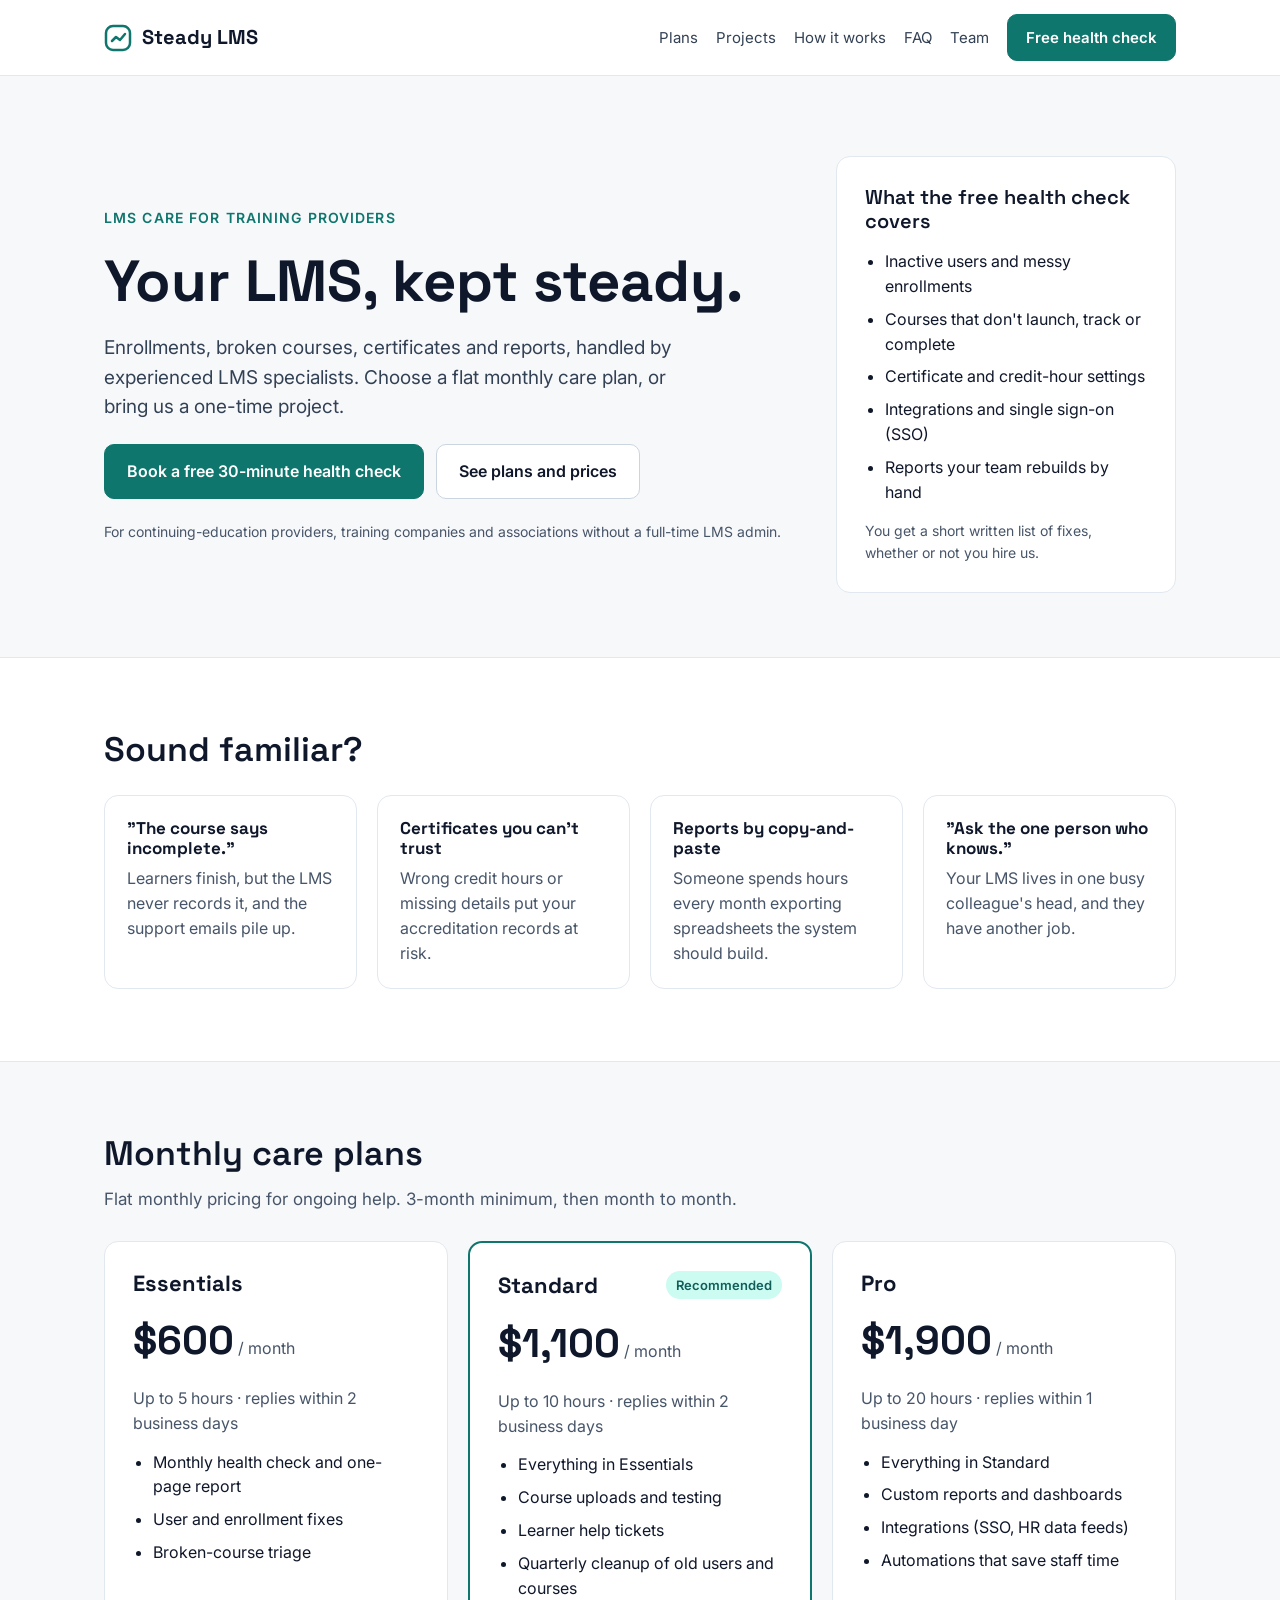
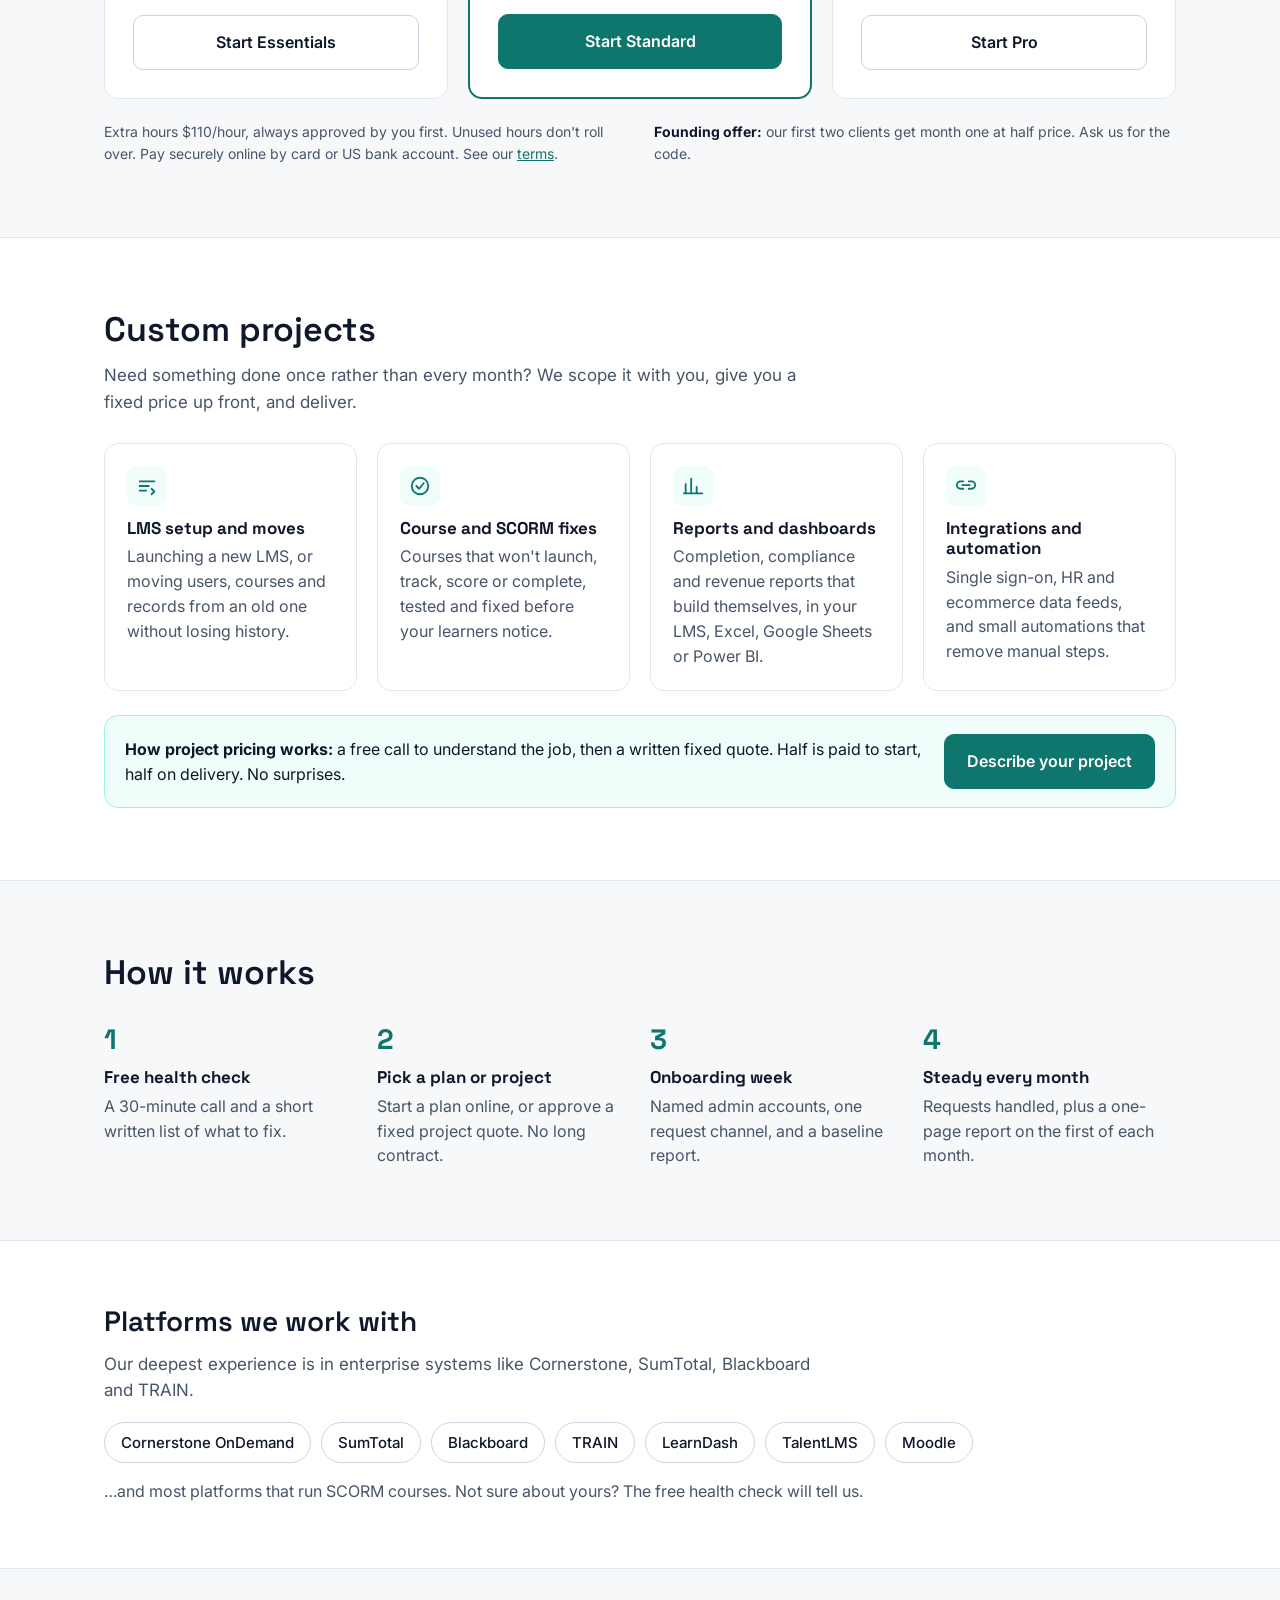
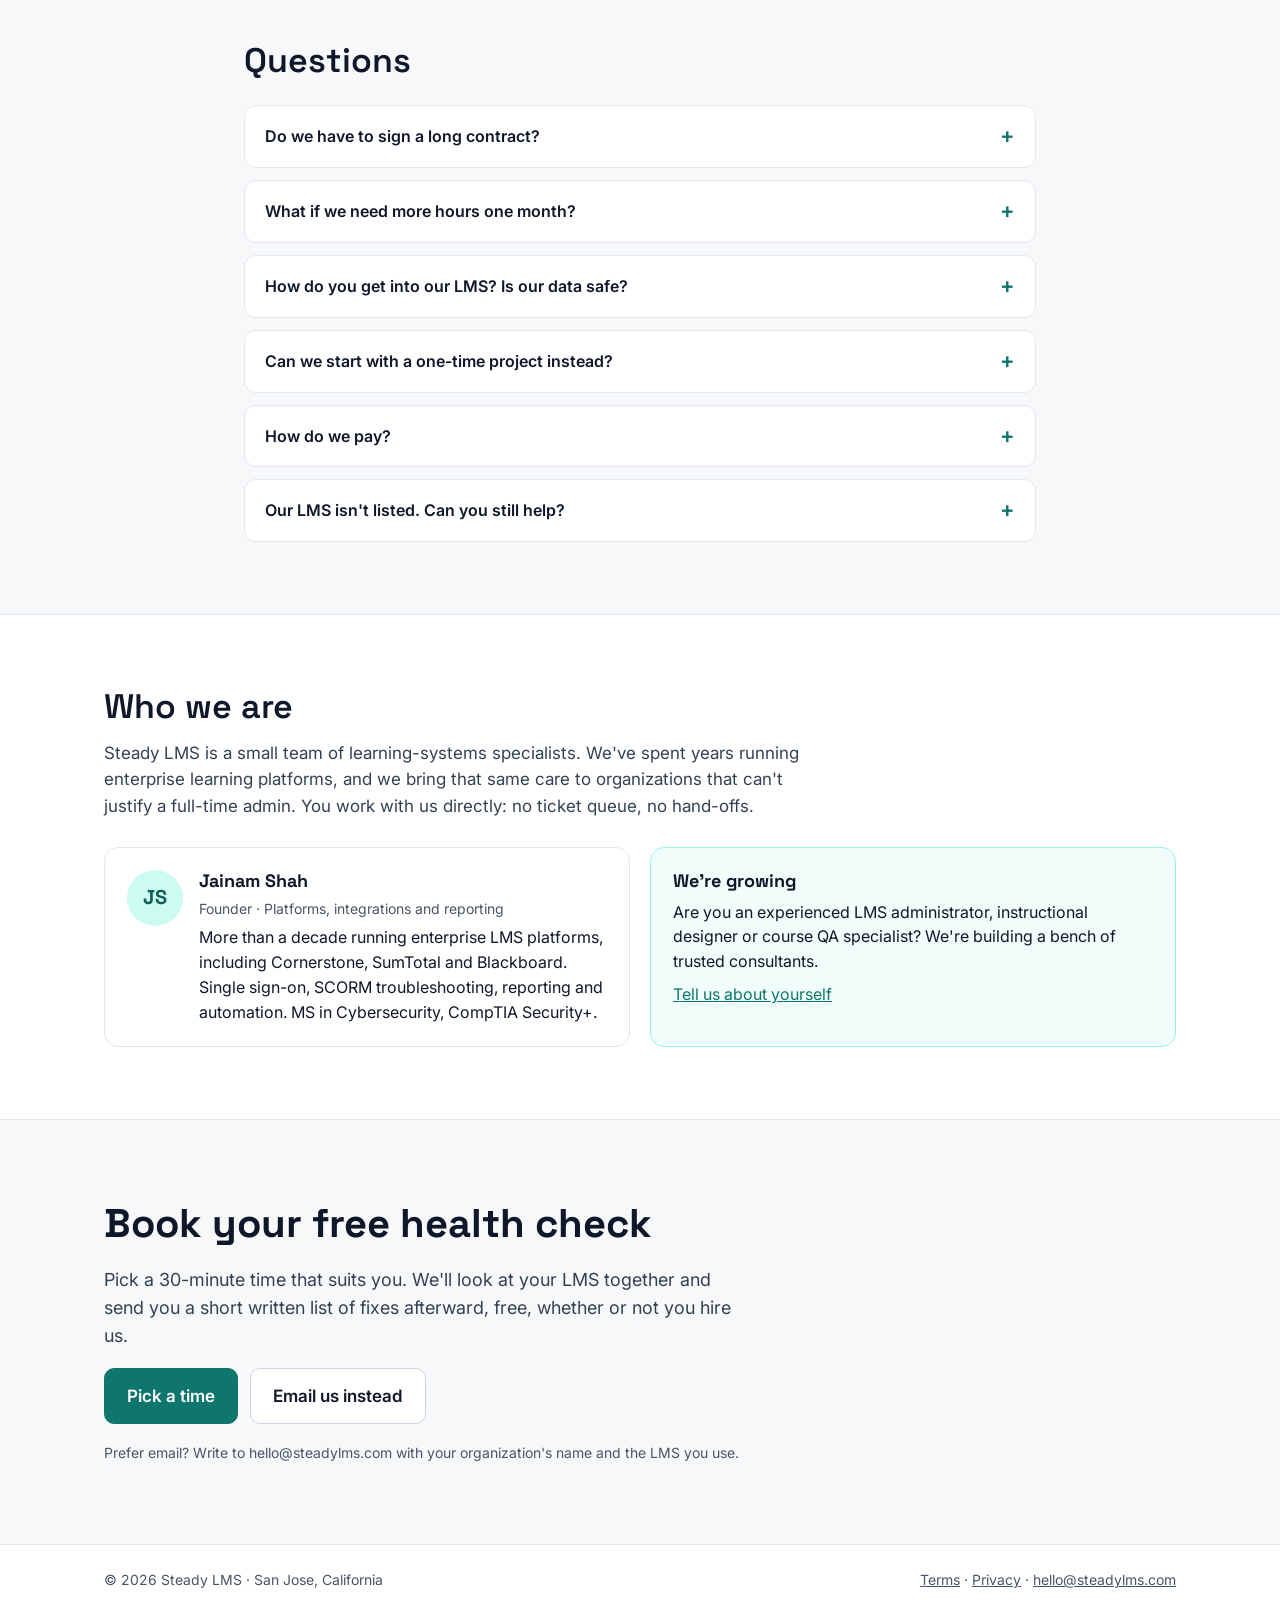
==== commit 201e42c8: "Link health-check buttons to Google Calendar booking page Co-Authored-By: Claude Opus 5.5 <noreply@a" ====
--- a/index.html
+++ b/index.html
@@ -49,7 +49,7 @@
       <h1>Your LMS, kept steady.</h1>
       <p class="lead">Enrollments, broken courses, certificates and reports, handled by experienced LMS specialists. Choose a flat monthly care plan, or bring us a one-time project.</p>
       <div class="row" style="gap:12px">
-        <a class="btn" href="#contact">Book a free 30-minute health check</a>
+        <a class="btn" href="https://calendar.app.google/iGbDgWdFGiDVJgSG6" target="_blank" rel="noopener">Book a free 30-minute health check</a>
         <a class="btn ghost" href="#plans">See plans and prices</a>
       </div>
       <p class="muted small">For continuing-education providers, training companies and associations without a full-time LMS admin.</p>
@@ -231,9 +231,12 @@
   <section id="contact" aria-labelledby="contact-h" style="padding:80px 0">
     <div class="wrap" style="display:flex;flex-direction:column;align-items:flex-start;gap:18px">
       <h2 id="contact-h" style="font-size:clamp(32px,5vw,40px);font-weight:700">Book your free health check</h2>
-      <p style="font-size:18px;color:#334155;max-width:640px">Email us your organization's name, the LMS you use, and whether you're interested in a care plan or a project. We'll reply within one business day with a few times for a 30-minute call.</p>
-      <a class="btn" id="contact-btn" href="mailto:hello@steadylms.com?subject=Free%20LMS%20health%20check" style="font-size:17px">Email hello@steadylms.com</a>
-      <p class="muted small">Or copy the address: hello@steadylms.com</p>
+      <p style="font-size:18px;color:#334155;max-width:640px">Pick a 30-minute time that suits you. We'll look at your LMS together and send you a short written list of fixes afterward, free, whether or not you hire us.</p>
+      <div class="row" style="gap:12px">
+        <a class="btn" id="contact-btn" href="https://calendar.app.google/iGbDgWdFGiDVJgSG6" target="_blank" rel="noopener" style="font-size:17px">Pick a time</a>
+        <a class="btn ghost" href="mailto:hello@steadylms.com?subject=LMS%20question" style="font-size:17px">Email us instead</a>
+      </div>
+      <p class="muted small">Prefer email? Write to hello@steadylms.com with your organization's name and the LMS you use.</p>
     </div>
   </section>
 
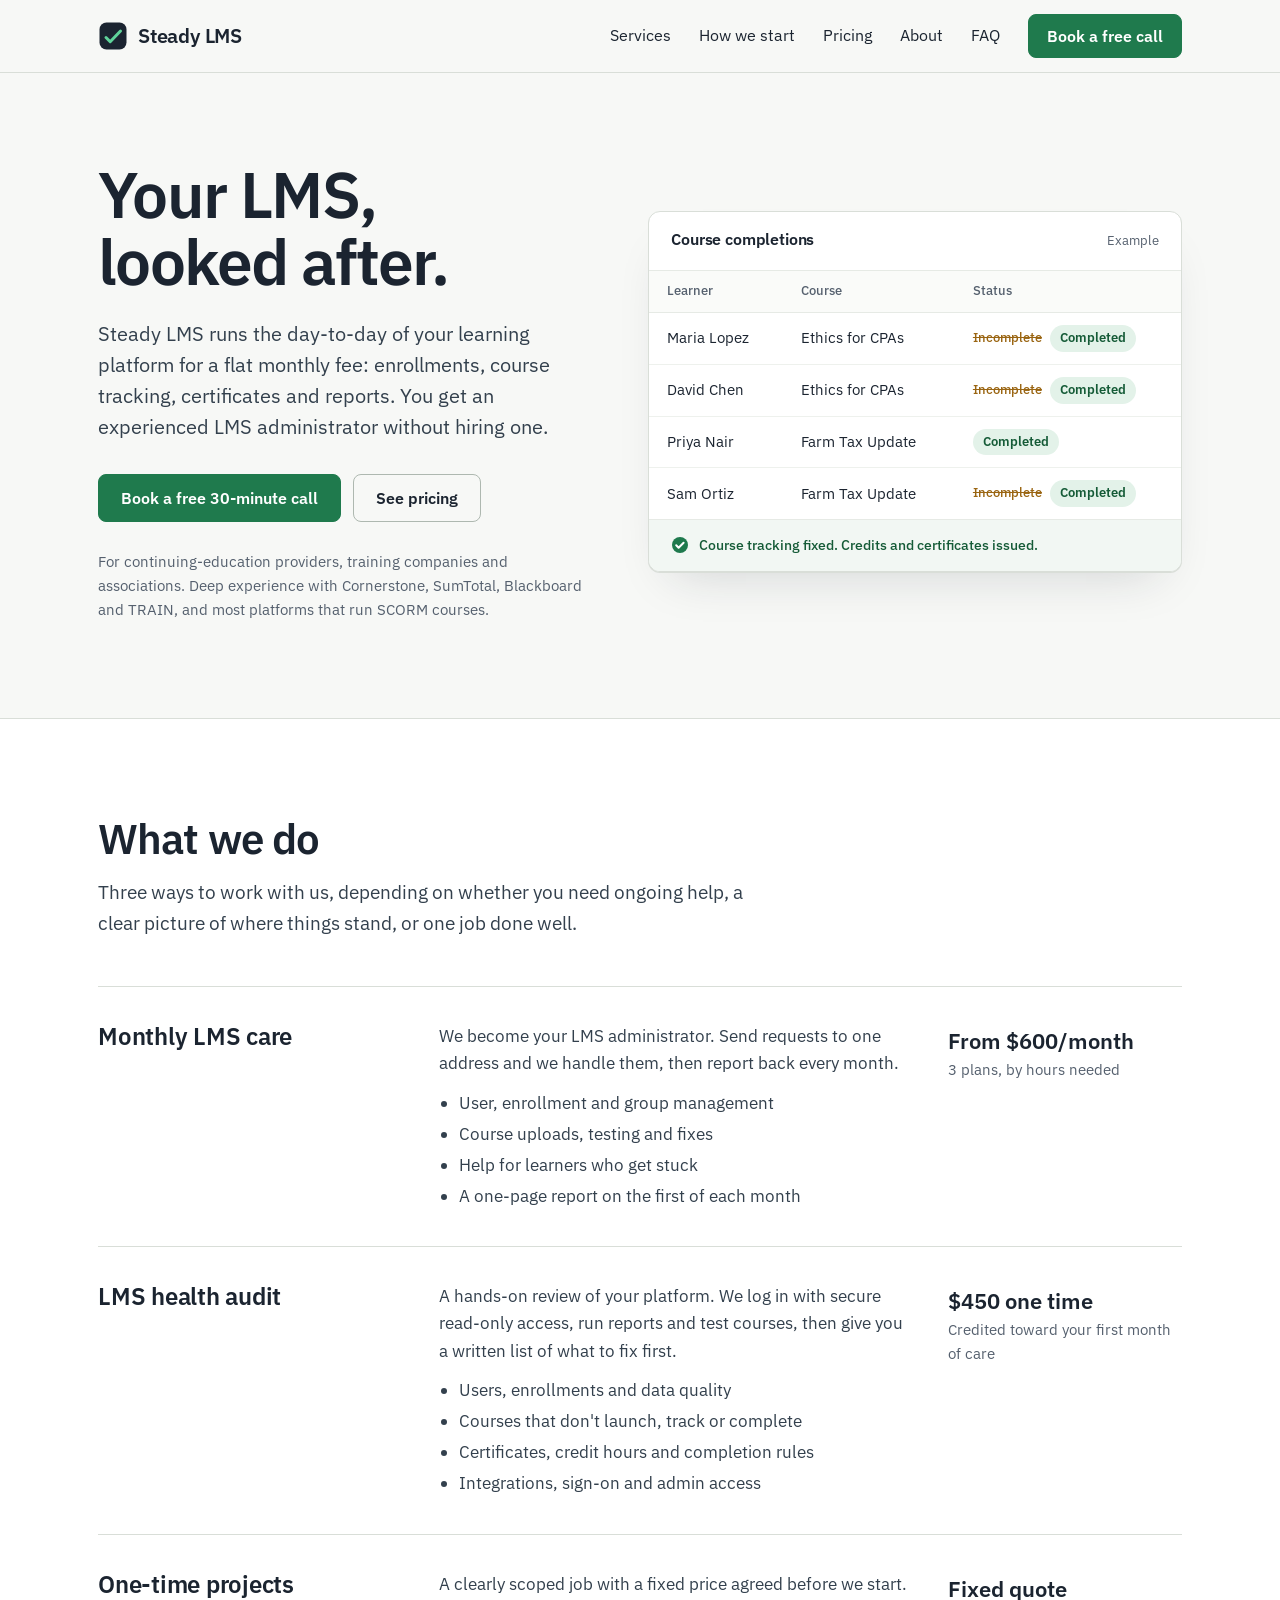
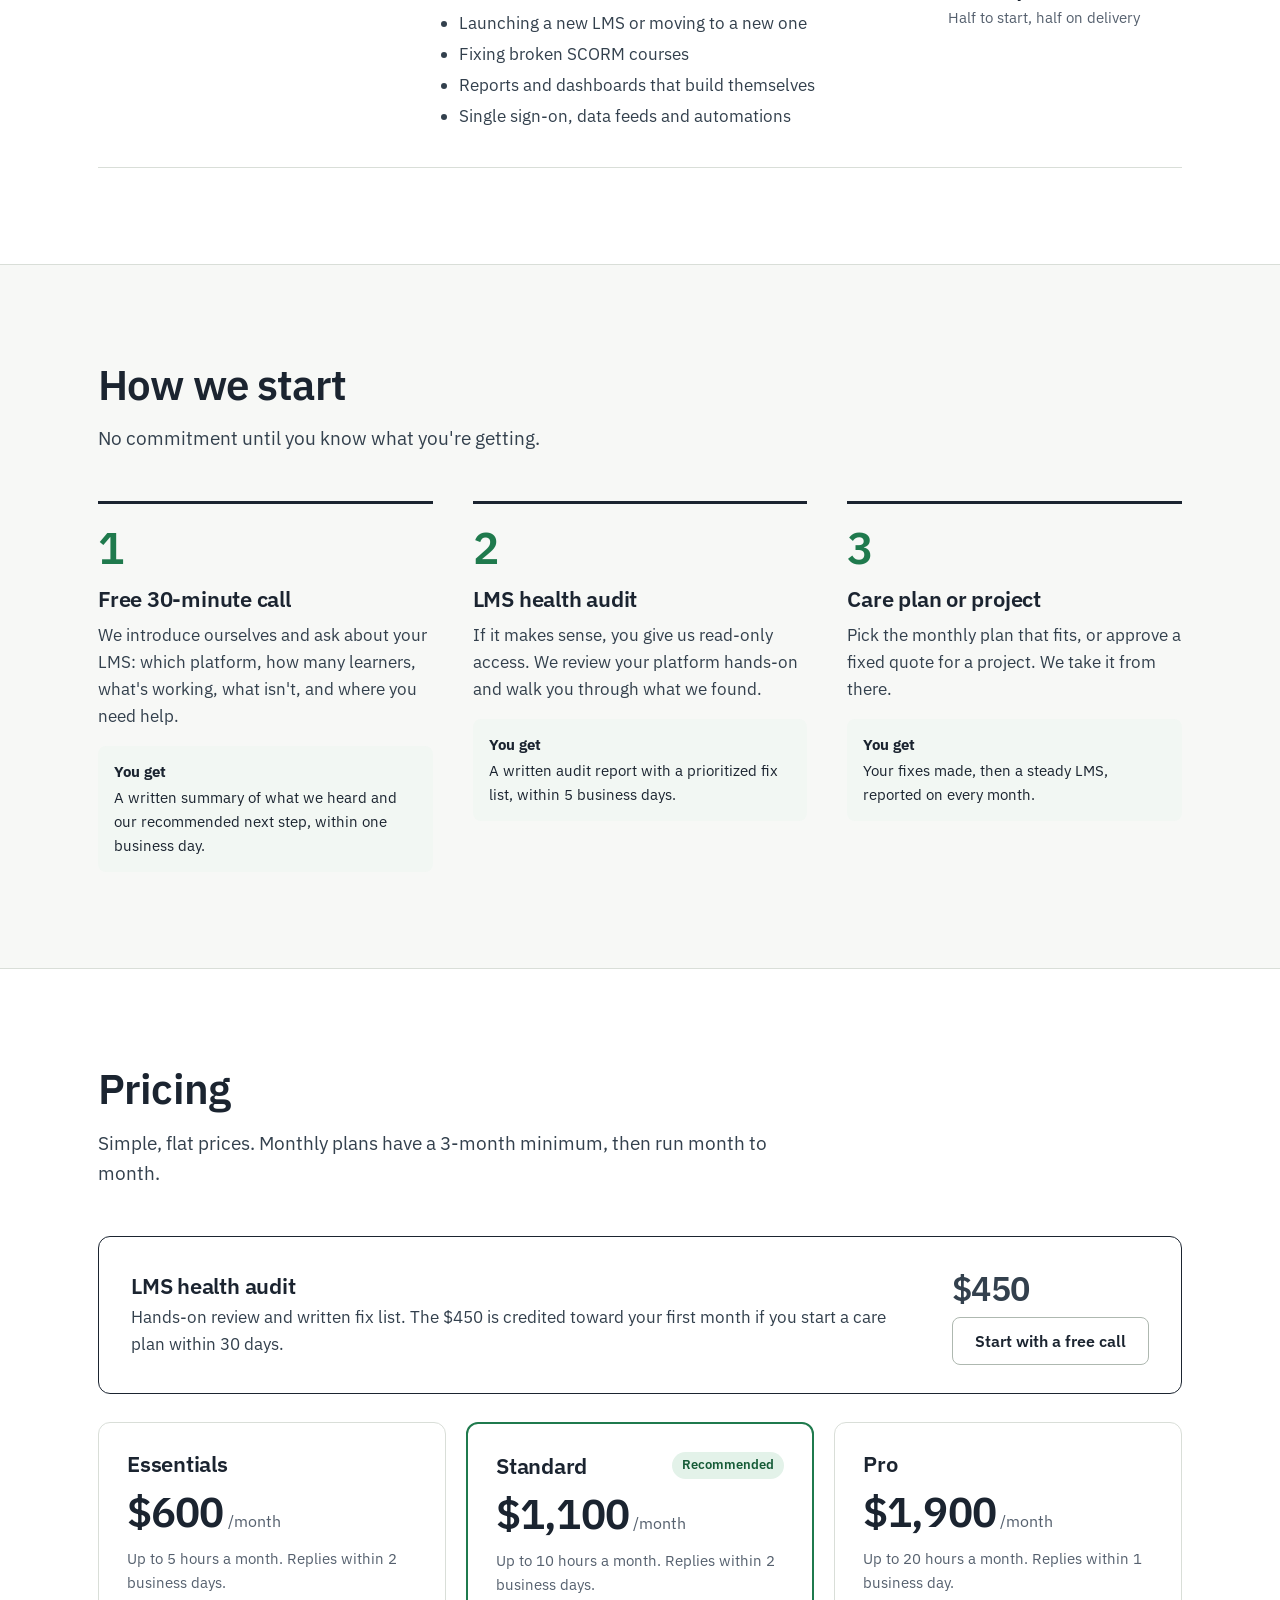
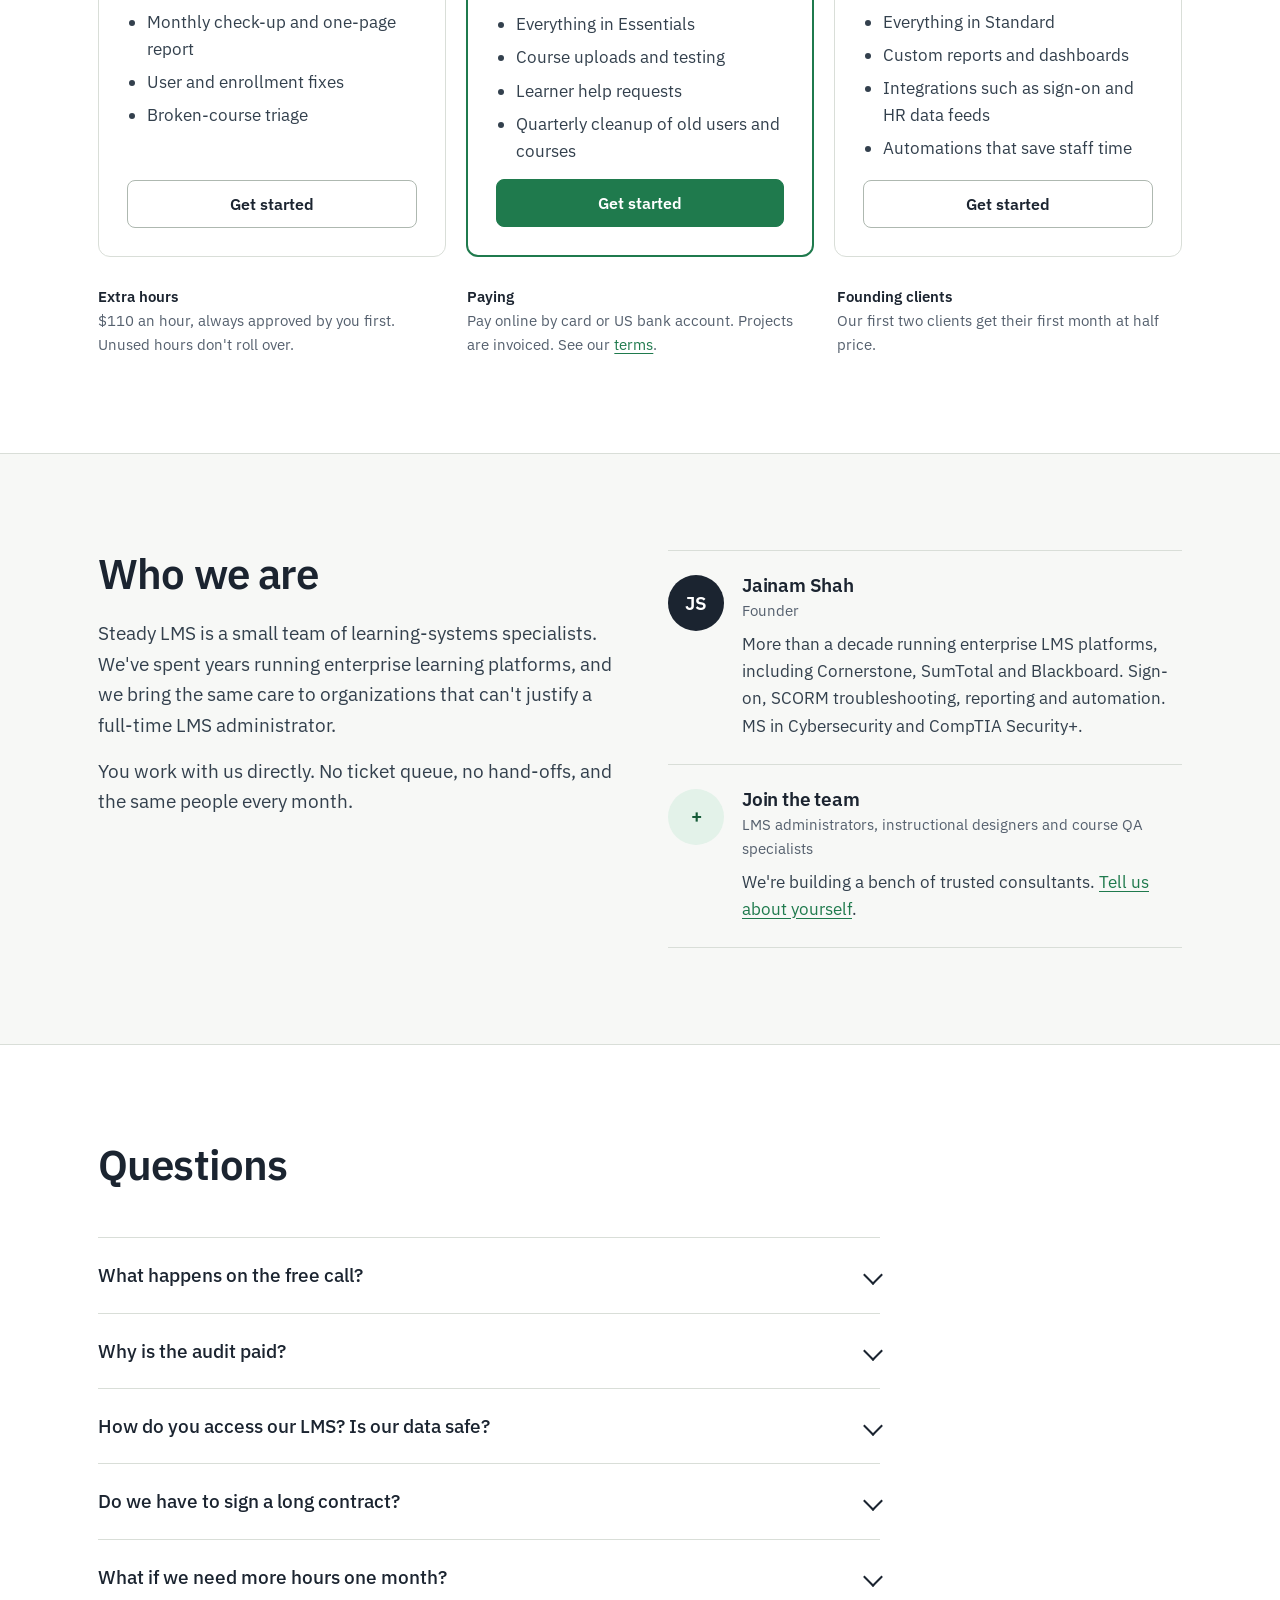
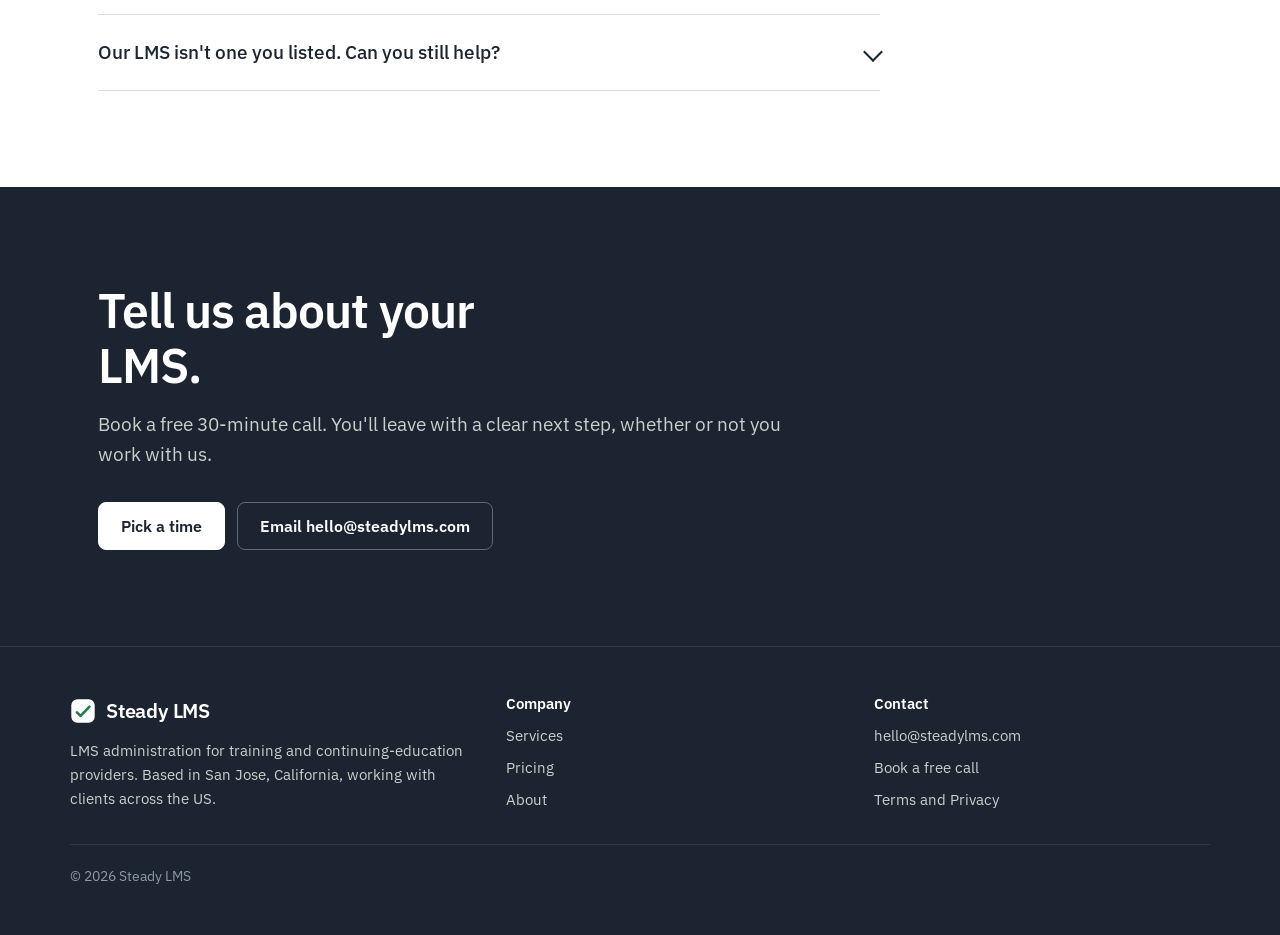
==== commit cec6ec66: "Rebuild site: free consultation, paid LMS health audit, new design, mobile menu, social image Co-Aut" ====
--- a/index.html
+++ b/index.html
@@ -3,252 +3,336 @@
 <head>
 <meta charset="utf-8">
 <meta name="viewport" content="width=device-width, initial-scale=1">
-<title>Steady LMS: Monthly LMS care and LMS projects for training providers</title>
-<meta name="description" content="Steady LMS keeps your learning platform running for a flat monthly fee: enrollments, broken courses, certificates, reports and automations. One-time LMS projects too.">
+<title>Steady LMS: Expert LMS administration for training providers</title>
+<meta name="description" content="Steady LMS runs the day-to-day of your learning platform for a flat monthly fee: enrollments, course tracking, certificates and reports. Start with a free 30-minute consultation.">
 <link rel="canonical" href="https://steadylms.com/">
-<meta property="og:title" content="Steady LMS: Your LMS, kept steady">
-<meta property="og:description" content="Monthly LMS care plans and one-time LMS projects for continuing-education providers, training companies and associations.">
+<meta property="og:title" content="Steady LMS: Your LMS, looked after">
+<meta property="og:description" content="Expert LMS administration for training and continuing-education providers, for a flat monthly fee.">
 <meta property="og:url" content="https://steadylms.com/">
 <meta property="og:type" content="website">
-<meta name="theme-color" content="#0F766E">
-<link rel="icon" href="data:image/svg+xml,%3Csvg xmlns='http://www.w3.org/2000/svg' viewBox='0 0 28 28'%3E%3Crect x='2' y='2' width='24' height='24' rx='7' fill='white' stroke='%230F766E' stroke-width='2.5'/%3E%3Cpath d='M8 17 L12 13 L16 16 L21 10' fill='none' stroke='%230F766E' stroke-width='2.5' stroke-linecap='round' stroke-linejoin='round'/%3E%3C/svg%3E">
+<meta property="og:image" content="https://steadylms.com/og.png">
+<meta name="twitter:card" content="summary_large_image">
+<meta name="theme-color" content="#1B2430">
+<link rel="icon" href="/favicon.svg" type="image/svg+xml">
+<link rel="apple-touch-icon" href="/apple-touch-icon.png">
 <link rel="preconnect" href="https://fonts.googleapis.com">
 <link rel="preconnect" href="https://fonts.gstatic.com" crossorigin>
-<link href="https://fonts.googleapis.com/css2?family=Inter:wght@400;500;600&family=Space+Grotesk:wght@500;600;700&display=swap" rel="stylesheet">
+<link href="https://fonts.googleapis.com/css2?family=IBM+Plex+Sans:wght@400;500;600&display=swap" rel="stylesheet">
 <link rel="stylesheet" href="/style.css">
 <script type="application/ld+json">
-{"@context":"https://schema.org","@type":"ProfessionalService","name":"Steady LMS","url":"https://steadylms.com/","email":"hello@steadylms.com","description":"Monthly LMS care plans and one-time LMS projects for training and continuing-education providers.","areaServed":"US","address":{"@type":"PostalAddress","addressLocality":"San Jose","addressRegion":"CA","addressCountry":"US"},"priceRange":"$600–$1,900 per month"}
+{"@context":"https://schema.org","@type":"ProfessionalService","name":"Steady LMS","url":"https://steadylms.com/","email":"hello@steadylms.com","description":"LMS administration care plans, LMS health audits and one-time LMS projects for training and continuing-education providers.","areaServed":"US","address":{"@type":"PostalAddress","addressLocality":"San Jose","addressRegion":"CA","addressCountry":"US"},"priceRange":"$450–$1,900"}
 </script>
 </head>
 <body>
-
-<header>
-  <div class="wrap">
-    <nav aria-label="Main">
+<a class="skip" href="#main">Skip to content</a>
+
+<header class="site-header">
+  <div class="wrap bar">
+    <a class="logo" href="/" aria-label="Steady LMS home">
+      <svg width="30" height="30" viewBox="0 0 30 30" aria-hidden="true"><rect x="1.5" y="1.5" width="27" height="27" rx="7" fill="#1B2430"/><path d="M8 16.5l4.2 4.2L22.5 10" fill="none" stroke="#5FD39A" stroke-width="3" stroke-linecap="round" stroke-linejoin="round"/></svg>
+      Steady LMS
+    </a>
+    <nav class="nav" aria-label="Main">
+      <a href="#services">Services</a>
+      <a href="#start">How we start</a>
+      <a href="#pricing">Pricing</a>
+      <a href="#about">About</a>
+      <a href="#faq">FAQ</a>
+      <a class="btn" href="https://calendar.app.google/iGbDgWdFGiDVJgSG6" target="_blank" rel="noopener">Book a free call</a>
+    </nav>
+    <details class="menu">
+      <summary aria-label="Open menu">Menu</summary>
+      <div class="menu-panel">
+        <a href="#services">Services</a>
+        <a href="#start">How we start</a>
+        <a href="#pricing">Pricing</a>
+        <a href="#about">About</a>
+        <a href="#faq">FAQ</a>
+        <a class="btn full" href="https://calendar.app.google/iGbDgWdFGiDVJgSG6" target="_blank" rel="noopener">Book a free call</a>
+      </div>
+    </details>
+  </div>
+</header>
+
+<main id="main">
+
+  <div class="wrap hero">
+    <div>
+      <h1>Your LMS, looked after.</h1>
+      <p class="lead">Steady LMS runs the day-to-day of your learning platform for a flat monthly fee: enrollments, course tracking, certificates and reports. You get an experienced LMS administrator without hiring one.</p>
+      <div class="actions">
+        <a class="btn" href="https://calendar.app.google/iGbDgWdFGiDVJgSG6" target="_blank" rel="noopener">Book a free 30-minute call</a>
+        <a class="btn quiet" href="#pricing">See pricing</a>
+      </div>
+      <p class="platforms">For continuing-education providers, training companies and associations. Deep experience with Cornerstone, SumTotal, Blackboard and TRAIN, and most platforms that run SCORM courses.</p>
+    </div>
+
+    <figure class="records" aria-label="Example of learner records after a course-tracking fix">
+      <div class="records-head">
+        <h2>Course completions</h2>
+        <span>Example</span>
+      </div>
+      <table>
+        <thead><tr><th scope="col">Learner</th><th scope="col">Course</th><th scope="col">Status</th></tr></thead>
+        <tbody>
+          <tr><td>Maria Lopez</td><td>Ethics for CPAs</td><td><span class="status was">Incomplete</span> <span class="status done">Completed</span></td></tr>
+          <tr><td>David Chen</td><td>Ethics for CPAs</td><td><span class="status was">Incomplete</span> <span class="status done">Completed</span></td></tr>
+          <tr><td>Priya Nair</td><td>Farm Tax Update</td><td><span class="status done">Completed</span></td></tr>
+          <tr><td>Sam Ortiz</td><td>Farm Tax Update</td><td><span class="status was">Incomplete</span> <span class="status done">Completed</span></td></tr>
+        </tbody>
+      </table>
+      <figcaption class="records-foot">
+        <svg width="18" height="18" viewBox="0 0 18 18" aria-hidden="true"><circle cx="9" cy="9" r="8" fill="#1F7A4D"/><path d="M5.2 9.3l2.4 2.4 5-5" fill="none" stroke="#fff" stroke-width="2" stroke-linecap="round" stroke-linejoin="round"/></svg>
+        Course tracking fixed. Credits and certificates issued.
+      </figcaption>
+    </figure>
+  </div>
+
+  <section id="services" class="section white" aria-labelledby="services-h">
+    <div class="wrap">
+      <div class="section-head">
+        <h2 id="services-h">What we do</h2>
+        <p>Three ways to work with us, depending on whether you need ongoing help, a clear picture of where things stand, or one job done well.</p>
+      </div>
+
+      <div class="service">
+        <h3>Monthly LMS care</h3>
+        <div class="what">
+          <p>We become your LMS administrator. Send requests to one address and we handle them, then report back every month.</p>
+          <ul>
+            <li>User, enrollment and group management</li>
+            <li>Course uploads, testing and fixes</li>
+            <li>Help for learners who get stuck</li>
+            <li>A one-page report on the first of each month</li>
+          </ul>
+        </div>
+        <p class="price"><strong>From $600/month</strong>3 plans, by hours needed</p>
+      </div>
+
+      <div class="service">
+        <h3>LMS health audit</h3>
+        <div class="what">
+          <p>A hands-on review of your platform. We log in with secure read-only access, run reports and test courses, then give you a written list of what to fix first.</p>
+          <ul>
+            <li>Users, enrollments and data quality</li>
+            <li>Courses that don't launch, track or complete</li>
+            <li>Certificates, credit hours and completion rules</li>
+            <li>Integrations, sign-on and admin access</li>
+          </ul>
+        </div>
+        <p class="price"><strong>$450 one time</strong>Credited toward your first month of care</p>
+      </div>
+
+      <div class="service">
+        <h3>One-time projects</h3>
+        <div class="what">
+          <p>A clearly scoped job with a fixed price agreed before we start.</p>
+          <ul>
+            <li>Launching a new LMS or moving to a new one</li>
+            <li>Fixing broken SCORM courses</li>
+            <li>Reports and dashboards that build themselves</li>
+            <li>Single sign-on, data feeds and automations</li>
+          </ul>
+        </div>
+        <p class="price"><strong>Fixed quote</strong>Half to start, half on delivery</p>
+      </div>
+    </div>
+  </section>
+
+  <section id="start" class="section" aria-labelledby="start-h">
+    <div class="wrap">
+      <div class="section-head">
+        <h2 id="start-h">How we start</h2>
+        <p>No commitment until you know what you're getting.</p>
+      </div>
+      <ol class="steps">
+        <li>
+          <h3>Free 30-minute call</h3>
+          <p>We introduce ourselves and ask about your LMS: which platform, how many learners, what's working, what isn't, and where you need help.</p>
+          <p class="get"><strong>You get</strong>A written summary of what we heard and our recommended next step, within one business day.</p>
+        </li>
+        <li>
+          <h3>LMS health audit</h3>
+          <p>If it makes sense, you give us read-only access. We review your platform hands-on and walk you through what we found.</p>
+          <p class="get"><strong>You get</strong>A written audit report with a prioritized fix list, within 5 business days.</p>
+        </li>
+        <li>
+          <h3>Care plan or project</h3>
+          <p>Pick the monthly plan that fits, or approve a fixed quote for a project. We take it from there.</p>
+          <p class="get"><strong>You get</strong>Your fixes made, then a steady LMS, reported on every month.</p>
+        </li>
+      </ol>
+    </div>
+  </section>
+
+  <section id="pricing" class="section white" aria-labelledby="pricing-h">
+    <div class="wrap">
+      <div class="section-head">
+        <h2 id="pricing-h">Pricing</h2>
+        <p>Simple, flat prices. Monthly plans have a 3-month minimum, then run month to month.</p>
+      </div>
+
+      <div class="audit">
+        <div>
+          <h3>LMS health audit</h3>
+          <p>Hands-on review and written fix list. The $450 is credited toward your first month if you start a care plan within 30 days.</p>
+        </div>
+        <div class="side">
+          <p class="amount">$450</p>
+          <a class="btn quiet" href="https://calendar.app.google/iGbDgWdFGiDVJgSG6" target="_blank" rel="noopener">Start with a free call</a>
+        </div>
+      </div>
+
+      <div class="plans">
+        <div class="plan">
+          <div class="plan-top"><h3>Essentials</h3></div>
+          <p class="amount">$600<small> /month</small></p>
+          <p class="meta">Up to 5 hours a month. Replies within 2 business days.</p>
+          <ul>
+            <li>Monthly check-up and one-page report</li>
+            <li>User and enrollment fixes</li>
+            <li>Broken-course triage</li>
+          </ul>
+          <a class="btn quiet full" href="https://calendar.app.google/iGbDgWdFGiDVJgSG6" target="_blank" rel="noopener" data-plan="essentials">Get started</a>
+        </div>
+        <div class="plan rec">
+          <div class="plan-top"><h3>Standard</h3><span class="tag">Recommended</span></div>
+          <p class="amount">$1,100<small> /month</small></p>
+          <p class="meta">Up to 10 hours a month. Replies within 2 business days.</p>
+          <ul>
+            <li>Everything in Essentials</li>
+            <li>Course uploads and testing</li>
+            <li>Learner help requests</li>
+            <li>Quarterly cleanup of old users and courses</li>
+          </ul>
+          <a class="btn full" href="https://calendar.app.google/iGbDgWdFGiDVJgSG6" target="_blank" rel="noopener" data-plan="standard">Get started</a>
+        </div>
+        <div class="plan">
+          <div class="plan-top"><h3>Pro</h3></div>
+          <p class="amount">$1,900<small> /month</small></p>
+          <p class="meta">Up to 20 hours a month. Replies within 1 business day.</p>
+          <ul>
+            <li>Everything in Standard</li>
+            <li>Custom reports and dashboards</li>
+            <li>Integrations such as sign-on and HR data feeds</li>
+            <li>Automations that save staff time</li>
+          </ul>
+          <a class="btn quiet full" href="https://calendar.app.google/iGbDgWdFGiDVJgSG6" target="_blank" rel="noopener" data-plan="pro">Get started</a>
+        </div>
+      </div>
+
+      <div class="fine">
+        <p><strong>Extra hours</strong><br>$110 an hour, always approved by you first. Unused hours don't roll over.</p>
+        <p><strong>Paying</strong><br>Pay online by card or US bank account. Projects are invoiced. See our <a href="/terms.html">terms</a>.</p>
+        <p><strong>Founding clients</strong><br>Our first two clients get their first month at half price.</p>
+      </div>
+    </div>
+  </section>
+
+  <section id="about" class="section" aria-labelledby="about-h">
+    <div class="wrap about">
+      <div class="intro">
+        <h2 id="about-h" style="font-size:clamp(30px,3.6vw,42px);letter-spacing:-0.02em;margin-bottom:20px">Who we are</h2>
+        <p>Steady LMS is a small team of learning-systems specialists. We've spent years running enterprise learning platforms, and we bring the same care to organizations that can't justify a full-time LMS administrator.</p>
+        <p>You work with us directly. No ticket queue, no hand-offs, and the same people every month.</p>
+      </div>
+      <div>
+        <div class="person">
+          <div class="initials" aria-hidden="true">JS</div>
+          <div>
+            <h3>Jainam Shah</h3>
+            <p class="role">Founder</p>
+            <p>More than a decade running enterprise LMS platforms, including Cornerstone, SumTotal and Blackboard. Sign-on, SCORM troubleshooting, reporting and automation. MS in Cybersecurity and CompTIA Security+.</p>
+          </div>
+        </div>
+        <!-- TEAM-MEMBER-2 -->
+        <div class="person">
+          <div class="initials open" aria-hidden="true">+</div>
+          <div>
+            <h3>Join the team</h3>
+            <p class="role">LMS administrators, instructional designers and course QA specialists</p>
+            <p>We're building a bench of trusted consultants. <a href="mailto:hello@steadylms.com?subject=Joining%20Steady%20LMS">Tell us about yourself</a>.</p>
+          </div>
+        </div>
+      </div>
+    </div>
+  </section>
+
+  <section id="faq" class="section white" aria-labelledby="faq-h">
+    <div class="wrap">
+      <div class="section-head"><h2 id="faq-h">Questions</h2></div>
+      <div class="faq">
+        <details>
+          <summary>What happens on the free call?</summary>
+          <p>We introduce ourselves, then ask about your platform, your learners, what's working and what's frustrating. We don't need access to your LMS for this call. Within one business day you'll get a short written summary and our honest recommendation, even if that's "you don't need us".</p>
+        </details>
+        <details>
+          <summary>Why is the audit paid?</summary>
+          <p>A real audit means logging in, running reports and testing courses, which takes several hours. Charging for it keeps it thorough. If you start a care plan within 30 days, the full $450 comes off your first month.</p>
+        </details>
+        <details>
+          <summary>How do you access our LMS? Is our data safe?</summary>
+          <p>You create named accounts for us with only the access the work needs, read-only for the audit. We use multi-factor sign-in, never shared passwords, keep learner data in your systems, and are happy to sign your NDA.</p>
+        </details>
+        <details>
+          <summary>Do we have to sign a long contract?</summary>
+          <p>No. Care plans have a 3-month minimum so we can get your platform into good shape. After that they run month to month, and you can cancel with 30 days' notice.</p>
+        </details>
+        <details>
+          <summary>What if we need more hours one month?</summary>
+          <p>We tell you before we go over. Extra hours are $110 an hour and only happen with your OK. If you keep needing more, we'll suggest the next plan up.</p>
+        </details>
+        <details>
+          <summary>Our LMS isn't one you listed. Can you still help?</summary>
+          <p>Probably. Most LMS problems come down to users, enrollments, course tracking and reports, which work in similar ways across platforms. We'll tell you honestly on the free call.</p>
+        </details>
+      </div>
+    </div>
+  </section>
+
+  <section class="closing" aria-labelledby="closing-h">
+    <div class="wrap">
+      <h2 id="closing-h">Tell us about your LMS.</h2>
+      <p>Book a free 30-minute call. You'll leave with a clear next step, whether or not you work with us.</p>
+      <div class="actions">
+        <a class="btn" href="https://calendar.app.google/iGbDgWdFGiDVJgSG6" target="_blank" rel="noopener">Pick a time</a>
+        <a class="btn quiet" href="mailto:hello@steadylms.com?subject=LMS%20question">Email hello@steadylms.com</a>
+      </div>
+    </div>
+  </section>
+
+</main>
+
+<footer class="site-footer">
+  <div class="wrap foot">
+    <div>
       <a class="logo" href="/">
-        <svg width="28" height="28" viewBox="0 0 28 28" aria-hidden="true"><rect x="2" y="2" width="24" height="24" rx="7" fill="none" stroke="#0F766E" stroke-width="2.5"/><path d="M8 17 L12 13 L16 16 L21 10" fill="none" stroke="#0F766E" stroke-width="2.5" stroke-linecap="round" stroke-linejoin="round"/></svg>
+        <svg width="26" height="26" viewBox="0 0 30 30" aria-hidden="true"><rect x="1.5" y="1.5" width="27" height="27" rx="7" fill="#fff"/><path d="M8 16.5l4.2 4.2L22.5 10" fill="none" stroke="#1F7A4D" stroke-width="3" stroke-linecap="round" stroke-linejoin="round"/></svg>
         Steady LMS
       </a>
-      <div class="links">
-        <a href="#plans">Plans</a>
-        <a href="#projects">Projects</a>
-        <a href="#how">How it works</a>
-        <a href="#faq">FAQ</a>
-        <a href="#team">Team</a>
-        <a class="btn" href="#contact">Free health check</a>
-      </div>
-    </nav>
-  </div>
-</header>
-
-<main id="top">
-
-  <div class="wrap hero">
-    <div class="hero-text">
-      <p class="eyebrow">LMS care for training providers</p>
-      <h1>Your LMS, kept steady.</h1>
-      <p class="lead">Enrollments, broken courses, certificates and reports, handled by experienced LMS specialists. Choose a flat monthly care plan, or bring us a one-time project.</p>
-      <div class="row" style="gap:12px">
-        <a class="btn" href="https://calendar.app.google/iGbDgWdFGiDVJgSG6" target="_blank" rel="noopener">Book a free 30-minute health check</a>
-        <a class="btn ghost" href="#plans">See plans and prices</a>
-      </div>
-      <p class="muted small">For continuing-education providers, training companies and associations without a full-time LMS admin.</p>
-    </div>
-    <div class="card" style="flex:1 1 340px;padding:28px;display:flex;flex-direction:column;gap:16px">
-      <h2 style="font-size:20px;font-weight:600">What the free health check covers</h2>
-      <ul class="check">
-        <li>Inactive users and messy enrollments</li>
-        <li>Courses that don't launch, track or complete</li>
-        <li>Certificate and credit-hour settings</li>
-        <li>Integrations and single sign-on (SSO)</li>
-        <li>Reports your team rebuilds by hand</li>
+      <p>LMS administration for training and continuing-education providers. Based in San Jose, California, working with clients across the US.</p>
+    </div>
+    <div>
+      <h2>Company</h2>
+      <ul>
+        <li><a href="/#services">Services</a></li>
+        <li><a href="/#pricing">Pricing</a></li>
+        <li><a href="/#about">About</a></li>
       </ul>
-      <p class="muted small">You get a short written list of fixes, whether or not you hire us.</p>
-    </div>
-  </div>
-
-  <section class="band" aria-labelledby="pain-h">
-    <div class="wrap">
-      <h2 id="pain-h" class="h2" style="margin-bottom:24px">Sound familiar?</h2>
-      <div class="row">
-        <div class="card"><h3 style="font-size:17px;margin-bottom:8px">"The course says incomplete."</h3><p class="muted">Learners finish, but the LMS never records it, and the support emails pile up.</p></div>
-        <div class="card"><h3 style="font-size:17px;margin-bottom:8px">Certificates you can't trust</h3><p class="muted">Wrong credit hours or missing details put your accreditation records at risk.</p></div>
-        <div class="card"><h3 style="font-size:17px;margin-bottom:8px">Reports by copy-and-paste</h3><p class="muted">Someone spends hours every month exporting spreadsheets the system should build.</p></div>
-        <div class="card"><h3 style="font-size:17px;margin-bottom:8px">"Ask the one person who knows."</h3><p class="muted">Your LMS lives in one busy colleague's head, and they have another job.</p></div>
-      </div>
-    </div>
-  </section>
-
-  <section id="plans" aria-labelledby="plans-h">
-    <div class="wrap">
-      <h2 id="plans-h" class="h2">Monthly care plans</h2>
-      <p class="sub">Flat monthly pricing for ongoing help. 3-month minimum, then month to month.</p>
-      <div class="row" style="align-items:stretch">
-
-        <div class="card plan">
-          <h3 style="font-size:22px">Essentials</h3>
-          <p><span class="price">$600</span><span class="muted"> / month</span></p>
-          <p class="muted">Up to 5 hours · replies within 2 business days</p>
-          <ul class="check grow"><li>Monthly health check and one-page report</li><li>User and enrollment fixes</li><li>Broken-course triage</li></ul>
-          <a class="btn ghost block" href="#contact" data-plan="essentials">Start Essentials</a>
-        </div>
-
-        <div class="card plan best">
-          <div style="display:flex;align-items:center;justify-content:space-between;gap:12px"><h3 style="font-size:22px">Standard</h3><span class="pill">Recommended</span></div>
-          <p><span class="price">$1,100</span><span class="muted"> / month</span></p>
-          <p class="muted">Up to 10 hours · replies within 2 business days</p>
-          <ul class="check grow"><li>Everything in Essentials</li><li>Course uploads and testing</li><li>Learner help tickets</li><li>Quarterly cleanup of old users and courses</li></ul>
-          <a class="btn block" href="#contact" data-plan="standard">Start Standard</a>
-        </div>
-
-        <div class="card plan">
-          <h3 style="font-size:22px">Pro</h3>
-          <p><span class="price">$1,900</span><span class="muted"> / month</span></p>
-          <p class="muted">Up to 20 hours · replies within 1 business day</p>
-          <ul class="check grow"><li>Everything in Standard</li><li>Custom reports and dashboards</li><li>Integrations (SSO, HR data feeds)</li><li>Automations that save staff time</li></ul>
-          <a class="btn ghost block" href="#contact" data-plan="pro">Start Pro</a>
-        </div>
-
-      </div>
-      <div class="row" style="margin-top:22px;gap:12px 28px">
-        <p class="muted small" style="flex:1 1 320px">Extra hours $110/hour, always approved by you first. Unused hours don't roll over. Pay securely online by card or US bank account. See our <a href="/terms.html">terms</a>.</p>
-        <p class="small" style="flex:1 1 320px"><strong>Founding offer:</strong> <span class="muted">our first two clients get month one at half price. Ask us for the code.</span></p>
-      </div>
-    </div>
-  </section>
-
-  <section id="projects" class="band" aria-labelledby="projects-h">
-    <div class="wrap">
-      <h2 id="projects-h" class="h2">Custom projects</h2>
-      <p class="sub">Need something done once rather than every month? We scope it with you, give you a fixed price up front, and deliver.</p>
-      <div class="row">
-        <div class="card">
-          <div class="icon" aria-hidden="true"><svg width="22" height="22" viewBox="0 0 24 24" fill="none" stroke="currentColor" stroke-width="2" stroke-linecap="round" stroke-linejoin="round"><path d="M4 7h16M4 12h10M4 17h7"/><path d="M17 15l3 3-3 3"/></svg></div>
-          <h3 style="font-size:17px;margin-bottom:6px">LMS setup and moves</h3>
-          <p class="muted">Launching a new LMS, or moving users, courses and records from an old one without losing history.</p>
-        </div>
-        <div class="card">
-          <div class="icon" aria-hidden="true"><svg width="22" height="22" viewBox="0 0 24 24" fill="none" stroke="currentColor" stroke-width="2" stroke-linecap="round" stroke-linejoin="round"><circle cx="12" cy="12" r="9"/><path d="M8 12l3 3 5-6"/></svg></div>
-          <h3 style="font-size:17px;margin-bottom:6px">Course and SCORM fixes</h3>
-          <p class="muted">Courses that won't launch, track, score or complete, tested and fixed before your learners notice.</p>
-        </div>
-        <div class="card">
-          <div class="icon" aria-hidden="true"><svg width="22" height="22" viewBox="0 0 24 24" fill="none" stroke="currentColor" stroke-width="2" stroke-linecap="round" stroke-linejoin="round"><path d="M4 20V10M10 20V4M16 20v-7M22 20H2"/></svg></div>
-          <h3 style="font-size:17px;margin-bottom:6px">Reports and dashboards</h3>
-          <p class="muted">Completion, compliance and revenue reports that build themselves, in your LMS, Excel, Google Sheets or Power BI.</p>
-        </div>
-        <div class="card">
-          <div class="icon" aria-hidden="true"><svg width="22" height="22" viewBox="0 0 24 24" fill="none" stroke="currentColor" stroke-width="2" stroke-linecap="round" stroke-linejoin="round"><path d="M9 7H6a4 4 0 0 0 0 8h3M15 7h3a4 4 0 0 1 0 8h-3M8 11h8"/></svg></div>
-          <h3 style="font-size:17px;margin-bottom:6px">Integrations and automation</h3>
-          <p class="muted">Single sign-on, HR and ecommerce data feeds, and small automations that remove manual steps.</p>
-        </div>
-      </div>
-      <div class="note" style="margin-top:24px;display:flex;flex-wrap:wrap;align-items:center;justify-content:space-between;gap:16px">
-        <p style="flex:1 1 420px"><strong>How project pricing works:</strong> a free call to understand the job, then a written fixed quote. Half is paid to start, half on delivery. No surprises.</p>
-        <a class="btn" href="mailto:hello@steadylms.com?subject=Custom%20LMS%20project">Describe your project</a>
-      </div>
-    </div>
-  </section>
-
-  <section id="how" aria-labelledby="how-h">
-    <div class="wrap">
-      <h2 id="how-h" class="h2" style="margin-bottom:24px">How it works</h2>
-      <ol class="steps row">
-        <li class="step"><p class="num">1</p><h3 style="font-size:17px;margin:6px 0">Free health check</h3><p class="muted">A 30-minute call and a short written list of what to fix.</p></li>
-        <li class="step"><p class="num">2</p><h3 style="font-size:17px;margin:6px 0">Pick a plan or project</h3><p class="muted">Start a plan online, or approve a fixed project quote. No long contract.</p></li>
-        <li class="step"><p class="num">3</p><h3 style="font-size:17px;margin:6px 0">Onboarding week</h3><p class="muted">Named admin accounts, one request channel, and a baseline report.</p></li>
-        <li class="step"><p class="num">4</p><h3 style="font-size:17px;margin:6px 0">Steady every month</h3><p class="muted">Requests handled, plus a one-page report on the first of each month.</p></li>
-      </ol>
-    </div>
-  </section>
-
-  <section class="band" aria-labelledby="platforms-h" style="padding:64px 0">
-    <div class="wrap">
-      <h2 id="platforms-h" class="h2" style="font-size:28px">Platforms we work with</h2>
-      <p class="sub" style="margin-bottom:18px">Our deepest experience is in enterprise systems like Cornerstone, SumTotal, Blackboard and TRAIN.</p>
-      <div class="row" style="gap:10px">
-        <span class="chip">Cornerstone OnDemand</span><span class="chip">SumTotal</span><span class="chip">Blackboard</span><span class="chip">TRAIN</span><span class="chip">LearnDash</span><span class="chip">TalentLMS</span><span class="chip">Moodle</span>
-      </div>
-      <p class="muted" style="margin-top:16px">…and most platforms that run SCORM courses. Not sure about yours? The free health check will tell us.</p>
-    </div>
-  </section>
-
-  <section id="faq" aria-labelledby="faq-h">
-    <div class="wrap" style="max-width:840px">
-      <h2 id="faq-h" class="h2" style="margin-bottom:24px">Questions</h2>
-      <details>
-        <summary>Do we have to sign a long contract?</summary>
-        <p>No. Care plans have a 3-month minimum so we can get your LMS into good shape, then they run month to month. You can cancel with 30 days' notice.</p>
-      </details>
-      <details>
-        <summary>What if we need more hours one month?</summary>
-        <p>We tell you before we go over. Extra hours are $110/hour and only happen with your OK. If you keep needing more, we'll suggest the next plan up.</p>
-      </details>
-      <details>
-        <summary>How do you get into our LMS? Is our data safe?</summary>
-        <p>We use our own named admin accounts with multi-factor sign-in, never a shared password, and only the access the work needs. Learner data stays in your systems, and we're happy to sign your NDA.</p>
-      </details>
-      <details>
-        <summary>Can we start with a one-time project instead?</summary>
-        <p>Yes. Many clients start with a project, such as fixing broken courses or building a report, and move to a care plan later.</p>
-      </details>
-      <details>
-        <summary>How do we pay?</summary>
-        <p>Care plans are paid online by card or US bank account and renew monthly. Projects are invoiced: half to start, half on delivery. Every payment gets an emailed receipt.</p>
-      </details>
-      <details>
-        <summary>Our LMS isn't listed. Can you still help?</summary>
-        <p>Probably. Most LMS problems come down to users, enrollments, course tracking and reports, which work the same way across platforms. We'll tell you honestly on the free call.</p>
-      </details>
-    </div>
-  </section>
-
-  <section id="team" class="band" aria-labelledby="team-h">
-    <div class="wrap" style="display:flex;flex-direction:column;gap:28px">
-      <div style="display:flex;flex-direction:column;gap:12px;max-width:720px">
-        <h2 id="team-h" class="h2" style="margin:0">Who we are</h2>
-        <p style="font-size:17px;color:#334155">Steady LMS is a small team of learning-systems specialists. We've spent years running enterprise learning platforms, and we bring that same care to organizations that can't justify a full-time admin. You work with us directly: no ticket queue, no hand-offs.</p>
-      </div>
-      <div class="row">
-        <div class="card" style="display:flex;gap:16px;align-items:flex-start">
-          <div class="avatar" aria-hidden="true">JS</div>
-          <div style="display:flex;flex-direction:column;gap:6px">
-            <h3 style="font-size:18px">Jainam Shah</h3>
-            <p class="muted small">Founder · Platforms, integrations and reporting</p>
-            <p>More than a decade running enterprise LMS platforms, including Cornerstone, SumTotal and Blackboard. Single sign-on, SCORM troubleshooting, reporting and automation. MS in Cybersecurity, CompTIA Security+.</p>
-          </div>
-        </div>
-        <!-- TEAM-MEMBER-2 -->
-        <div class="card" style="display:flex;flex-direction:column;gap:8px;background:#F0FDFA;border-color:#99F6E4">
-          <h3 style="font-size:18px">We're growing</h3>
-          <p>Are you an experienced LMS administrator, instructional designer or course QA specialist? We're building a bench of trusted consultants.</p>
-          <p><a href="mailto:hello@steadylms.com?subject=Joining%20Steady%20LMS">Tell us about yourself</a></p>
-        </div>
-      </div>
-    </div>
-  </section>
-
-  <section id="contact" aria-labelledby="contact-h" style="padding:80px 0">
-    <div class="wrap" style="display:flex;flex-direction:column;align-items:flex-start;gap:18px">
-      <h2 id="contact-h" style="font-size:clamp(32px,5vw,40px);font-weight:700">Book your free health check</h2>
-      <p style="font-size:18px;color:#334155;max-width:640px">Pick a 30-minute time that suits you. We'll look at your LMS together and send you a short written list of fixes afterward, free, whether or not you hire us.</p>
-      <div class="row" style="gap:12px">
-        <a class="btn" id="contact-btn" href="https://calendar.app.google/iGbDgWdFGiDVJgSG6" target="_blank" rel="noopener" style="font-size:17px">Pick a time</a>
-        <a class="btn ghost" href="mailto:hello@steadylms.com?subject=LMS%20question" style="font-size:17px">Email us instead</a>
-      </div>
-      <p class="muted small">Prefer email? Write to hello@steadylms.com with your organization's name and the LMS you use.</p>
-    </div>
-  </section>
-
-</main>
-
-<footer>
-  <div class="wrap">
-    <span>© 2026 Steady LMS · San Jose, California</span>
-    <span><a href="/terms.html">Terms</a> · <a href="/privacy.html">Privacy</a> · <a href="mailto:hello@steadylms.com">hello@steadylms.com</a></span>
+    </div>
+    <div>
+      <h2>Contact</h2>
+      <ul>
+        <li><a href="mailto:hello@steadylms.com">hello@steadylms.com</a></li>
+        <li><a href="https://calendar.app.google/iGbDgWdFGiDVJgSG6" target="_blank" rel="noopener">Book a free call</a></li>
+        <li><a href="/terms.html">Terms</a> and <a href="/privacy.html">Privacy</a></li>
+      </ul>
+    </div>
+    <p class="copy">© 2026 Steady LMS</p>
   </div>
 </footer>
 
+<script>document.querySelectorAll('.menu-panel a').forEach(function(a){a.addEventListener('click',function(){a.closest('details').removeAttribute('open')})})</script>
 <!-- Cloudflare Web Analytics --><script type='module' src='https://static.cloudflareinsights.com/beacon.min.js' data-cf-beacon='{"token": "1160b022a7954d59a9e69e3170ae5665"}'></script><!-- End Cloudflare Web Analytics -->
 </body>
 </html>
--- a/style.css
+++ b/style.css
@@ -1,64 +1,180 @@
+/* Steady LMS — site styles
+   Palette: ink #1B2430, paper #F7F8F6, white #FFFFFF, line #D9DED8,
+   muted #55606E, steady green #1F7A4D (completed / primary), amber #9A6512 (incomplete, used only in records) */
+
 *{box-sizing:border-box}
-html{scroll-behavior:smooth}
-body{margin:0;background:#F7F8FA;color:#0F172A;font-family:Inter,system-ui,-apple-system,"Segoe UI",sans-serif;line-height:1.55}
-a{color:#0F766E}a:hover{color:#115E59}
-h1,h2,h3{font-family:"Space Grotesk",Inter,sans-serif;margin:0;line-height:1.2}
+html{scroll-behavior:smooth;-webkit-text-size-adjust:100%}
+@media (prefers-reduced-motion:reduce){html{scroll-behavior:auto}}
+body{margin:0;background:#F7F8F6;color:#1B2430;font-family:"IBM Plex Sans",system-ui,-apple-system,"Segoe UI",sans-serif;font-size:17px;line-height:1.6}
+img,svg{display:block;max-width:100%}
+a{color:#1F7A4D;text-underline-offset:3px}
+a:hover{color:#165C39}
+h1,h2,h3{margin:0;font-weight:600;letter-spacing:-0.01em;line-height:1.15}
 p{margin:0}
-:focus-visible{outline:3px solid #0F766E;outline-offset:2px;border-radius:6px}
-.wrap{max-width:1120px;margin:0 auto;padding:0 24px}
-.band{background:#fff;border-top:1px solid #E2E8F0;border-bottom:1px solid #E2E8F0}
-section{padding:72px 0;scroll-margin-top:16px}
-.muted{color:#475569}
-.small{font-size:14px}
-.btn{display:inline-block;background:#0F766E;color:#fff;text-decoration:none;font-weight:600;padding:14px 22px;border-radius:10px;text-align:center;border:1px solid #0F766E}
-.btn:hover{background:#115E59;border-color:#115E59;color:#fff}
-.btn.ghost{background:#fff;color:#0F172A;border:1px solid #CBD5E1}
-.btn.ghost:hover{background:#F1F5F9;color:#0F172A}
-.btn.block{display:block;width:100%}
-.row{display:flex;flex-wrap:wrap;gap:20px}
-.card{flex:1 1 240px;min-width:0;background:#fff;border:1px solid #E2E8F0;border-radius:14px;padding:22px}
-.eyebrow{font-size:14px;font-weight:600;letter-spacing:.08em;text-transform:uppercase;color:#0F766E}
-.h2{font-size:34px;font-weight:600;margin-bottom:12px}
-.sub{font-size:17px;color:#475569;margin-bottom:28px;max-width:720px}
-header{background:#fff;border-bottom:1px solid #E2E8F0}
-nav{display:flex;flex-wrap:wrap;align-items:center;justify-content:space-between;gap:12px 16px;padding:14px 0}
-.logo{display:flex;align-items:center;gap:10px;text-decoration:none;color:#0F172A;font-family:"Space Grotesk",Inter,sans-serif;font-weight:700;font-size:20px}
-.links{display:flex;flex-wrap:wrap;align-items:center;gap:4px 18px;font-size:15px}
-.links a{color:#334155;text-decoration:none;padding:10px 0}
-.links a:hover{color:#0F766E}
-.links a.btn{color:#fff;padding:11px 18px}
-.hero{display:flex;flex-wrap:wrap;gap:48px;align-items:center;padding-top:80px;padding-bottom:64px}
-.hero-text{flex:999 1 520px;min-width:0;display:flex;flex-direction:column;gap:22px}
-.hero h1{font-size:clamp(40px,6vw,58px);line-height:1.05}
-.lead{font-size:19px;color:#334155;max-width:580px}
-ul.check{margin:0;padding-left:20px;display:flex;flex-direction:column;gap:8px}
-.plan{flex:1 1 300px;display:flex;flex-direction:column;gap:14px;padding:28px}
-.plan .grow{flex:1}
-.plan.best{border:2px solid #0F766E}
-.price{font-family:"Space Grotesk",Inter,sans-serif;font-size:40px;font-weight:700}
-.pill{background:#CCFBF1;color:#115E59;font-size:13px;font-weight:600;padding:4px 10px;border-radius:999px;white-space:nowrap}
-.chip{background:#fff;border:1px solid #CBD5E1;border-radius:999px;padding:8px 16px;font-size:15px;font-weight:500}
-.num{font-family:"Space Grotesk",Inter,sans-serif;font-size:28px;font-weight:700;color:#0F766E}
-ol.steps{list-style:none;margin:0;padding:0}
-.step{flex:1 1 230px;min-width:0}
-.icon{width:40px;height:40px;border-radius:10px;background:#F0FDFA;color:#0F766E;display:flex;align-items:center;justify-content:center;margin-bottom:12px}
-.avatar{flex:0 0 56px;width:56px;height:56px;border-radius:50%;background:#CCFBF1;color:#115E59;display:flex;align-items:center;justify-content:center;font-family:"Space Grotesk",Inter,sans-serif;font-weight:700;font-size:20px}
-.note{background:#F0FDFA;border:1px solid #99F6E4;border-radius:14px;padding:18px 20px}
-details{background:#fff;border:1px solid #E2E8F0;border-radius:12px;padding:0 20px}
-details+details{margin-top:12px}
-summary{cursor:pointer;font-weight:600;padding:18px 0;list-style:none;display:flex;justify-content:space-between;gap:16px}
-summary::-webkit-details-marker{display:none}
-summary::after{content:"+";color:#0F766E;font-size:22px;line-height:1}
-details[open] summary::after{content:"–"}
-details p{padding:0 0 18px;color:#334155}
-footer{border-top:1px solid #E2E8F0;background:#fff}
-footer .wrap{display:flex;flex-wrap:wrap;justify-content:space-between;gap:12px;padding:24px;font-size:14px;color:#475569}
-footer a{color:#475569}
-.legal{max-width:760px;margin:0 auto;padding:56px 24px 80px}
-.legal h1{font-size:40px;margin-bottom:8px}
-.legal h2{font-size:22px;margin:32px 0 10px}
-.legal p,.legal li{color:#334155}
+ul{margin:0}
+:focus-visible{outline:3px solid #1F7A4D;outline-offset:3px;border-radius:4px}
+.skip{position:absolute;left:-999px;top:8px;background:#1B2430;color:#fff;padding:10px 14px;border-radius:6px;z-index:10}
+.skip:focus{left:12px}
+
+.wrap{max-width:1140px;margin:0 auto;padding:0 28px}
+.muted{color:#55606E}
+.small{font-size:15px}
+.tnum{font-variant-numeric:tabular-nums}
+
+/* Buttons */
+.btn{display:inline-flex;align-items:center;justify-content:center;min-height:48px;padding:12px 22px;border-radius:8px;border:1.5px solid #1F7A4D;background:#1F7A4D;color:#fff;font-weight:600;font-size:16px;text-decoration:none;text-align:center;line-height:1.25}
+.btn:hover{background:#165C39;border-color:#165C39;color:#fff}
+.btn.quiet{background:transparent;color:#1B2430;border-color:#AEB8B0}
+.btn.quiet:hover{background:#fff;border-color:#1B2430;color:#1B2430}
+.btn.full{width:100%}
+
+/* Header */
+.site-header{background:#F7F8F6;border-bottom:1px solid #D9DED8}
+.bar{display:flex;align-items:center;justify-content:space-between;gap:20px;min-height:72px}
+.logo{display:flex;align-items:center;gap:10px;color:#1B2430;text-decoration:none;font-weight:600;font-size:20px;letter-spacing:-0.01em}
+.logo:hover{color:#1B2430}
+.nav{display:flex;align-items:center;gap:28px}
+.nav a{color:#1B2430;text-decoration:none;font-size:16px;padding:8px 0}
+.nav a:hover{color:#1F7A4D}
+.nav .btn{color:#fff;padding:10px 18px;min-height:44px}
+.menu{display:none}
+.menu summary{list-style:none;cursor:pointer;display:flex;align-items:center;gap:8px;min-height:44px;padding:8px 14px;border:1.5px solid #AEB8B0;border-radius:8px;font-weight:600}
+.menu summary::-webkit-details-marker{display:none}
+.menu[open] summary{border-color:#1B2430}
+.menu-panel{position:absolute;left:0;right:0;top:72px;background:#fff;border-bottom:1px solid #D9DED8;padding:8px 28px 20px;z-index:5;box-shadow:0 12px 24px rgba(27,36,48,.08)}
+.menu-panel a{display:block;padding:14px 0;border-bottom:1px solid #EEF1ED;color:#1B2430;text-decoration:none;font-size:18px}
+.menu-panel .btn{margin-top:16px;color:#fff;border-bottom:0}
+@media (max-width:900px){.nav{display:none}.menu{display:block}.site-header{position:relative}}
+
+/* Hero */
+.hero{display:grid;grid-template-columns:minmax(0,1fr) minmax(0,1.08fr);gap:56px;align-items:center;padding-top:88px;padding-bottom:96px}
+.hero h1{font-size:clamp(40px,5.4vw,64px);line-height:1.04;letter-spacing:-0.025em;max-width:12ch}
+.lead{font-size:20px;line-height:1.55;color:#33404D;max-width:34em;margin-top:24px}
+.actions{display:flex;flex-wrap:wrap;gap:12px;margin-top:32px}
+.platforms{margin-top:28px;font-size:15px;color:#55606E;max-width:36em}
+@media (max-width:900px){.hero{grid-template-columns:1fr;gap:48px;padding-top:56px;padding-bottom:64px}}
+
+/* Learner record panel (hero visual) */
+.records{margin:0;background:#fff;border:1px solid #D9DED8;border-radius:12px;box-shadow:0 1px 0 #D9DED8,0 24px 48px -24px rgba(27,36,48,.18);overflow:hidden}
+.records-head{display:flex;justify-content:space-between;align-items:baseline;gap:12px;padding:18px 22px;border-bottom:1px solid #E6EAE5}
+.records-head h2{font-size:16px;font-weight:600}
+.records-head span{font-size:13px;color:#55606E}
+.records table{width:100%;border-collapse:collapse;font-size:15px}
+.records th{text-align:left;font-weight:500;font-size:13px;color:#55606E;padding:10px 18px;background:#FAFBF9;border-bottom:1px solid #E6EAE5}
+.records td{padding:12px 18px;border-bottom:1px solid #EEF1ED;vertical-align:middle;white-space:nowrap}
+.records td:last-child{white-space:normal}
+.records tr:last-child td{border-bottom:0}
+.status{display:inline-flex;align-items:center;gap:6px;font-size:13px;font-weight:600;padding:3px 10px;border-radius:999px;white-space:nowrap}
+.status.done{background:#E3F2E9;color:#155B37}
+.status.was{background:transparent;color:#9A6512;text-decoration:line-through;font-weight:500;padding:0 4px 0 0}
+.records-foot{display:flex;align-items:center;gap:10px;padding:14px 22px;background:#F2F7F3;border-top:1px solid #E6EAE5;font-size:14px;color:#155B37;font-weight:500}
+.records-foot svg{flex:none}
+@media (max-width:520px){.records th:nth-child(2),.records td:nth-child(2){display:none}.records td,.records th{padding-left:16px;padding-right:16px}}
+
+/* Sections */
+.section{padding:96px 0;border-top:1px solid #D9DED8}
+.section.white{background:#fff}
+.section-head{max-width:40em;margin-bottom:48px}
+.section-head h2{font-size:clamp(30px,3.6vw,42px);letter-spacing:-0.02em}
+.section-head p{margin-top:14px;font-size:19px;color:#33404D}
+@media (max-width:700px){.section{padding:64px 0}.section-head{margin-bottom:32px}}
+
+/* Services: editorial rows */
+.service{display:grid;grid-template-columns:minmax(0,0.9fr) minmax(0,1.4fr) minmax(0,0.7fr);gap:40px;padding:36px 0;border-top:1px solid #D9DED8}
+.service:last-child{border-bottom:1px solid #D9DED8}
+.service h3{font-size:24px}
+.service .what{color:#33404D}
+.service ul{padding-left:20px;margin-top:12px;color:#33404D}
+.service li+li{margin-top:4px}
+.service .price{font-size:15px;color:#55606E}
+.service .price strong{display:block;font-size:22px;color:#1B2430;font-weight:600}
+@media (max-width:860px){.service{grid-template-columns:1fr;gap:12px}}
+
+/* Steps (a real sequence) */
+.steps{list-style:none;padding:0;margin:0;display:grid;grid-template-columns:repeat(3,minmax(0,1fr));gap:40px;counter-reset:step}
+.steps li{counter-increment:step;border-top:3px solid #1B2430;padding-top:22px}
+.steps li::before{content:counter(step);display:block;font-size:44px;font-weight:600;line-height:1;color:#1F7A4D;margin-bottom:16px}
+.steps h3{font-size:22px;margin-bottom:10px}
+.steps p{color:#33404D}
+.steps .get{margin-top:16px;padding:14px 16px;background:#F2F7F3;border-radius:8px;font-size:15px;color:#1B2430}
+.steps .get strong{display:block;margin-bottom:2px}
+@media (max-width:860px){.steps{grid-template-columns:1fr;gap:36px}}
+
+/* Pricing */
+.audit{display:grid;grid-template-columns:minmax(0,1.4fr) auto;gap:32px;align-items:center;padding:28px 32px;border:1.5px solid #1B2430;border-radius:12px;background:#fff;margin-bottom:28px}
+.audit h3{font-size:22px}
+.audit p{color:#33404D;margin-top:6px}
+.audit .amount{font-size:34px;font-weight:600;letter-spacing:-0.02em}
+.audit .side{display:flex;flex-direction:column;align-items:flex-start;gap:12px}
+@media (max-width:760px){.audit{grid-template-columns:1fr}}
+.plans{display:grid;grid-template-columns:repeat(3,minmax(0,1fr));gap:20px;align-items:stretch}
+.plan{display:flex;flex-direction:column;gap:14px;background:#fff;border:1px solid #D9DED8;border-radius:12px;padding:28px}
+.plan.rec{border:2px solid #1F7A4D}
+.plan-top{display:flex;justify-content:space-between;align-items:center;gap:10px}
+.plan h3{font-size:22px}
+.tag{font-size:13px;font-weight:600;color:#155B37;background:#E3F2E9;padding:3px 10px;border-radius:999px;white-space:nowrap}
+.amount{font-size:42px;font-weight:600;letter-spacing:-0.02em;line-height:1}
+.amount small{font-size:16px;font-weight:400;color:#55606E;letter-spacing:0}
+.plan ul{padding-left:20px;color:#33404D;flex:1}
+.plan li+li{margin-top:6px}
+.plan .meta{font-size:15px;color:#55606E}
+@media (max-width:900px){.plans{grid-template-columns:1fr}}
+.fine{display:grid;grid-template-columns:repeat(3,minmax(0,1fr));gap:24px;margin-top:28px;font-size:15px;color:#55606E}
+.fine strong{color:#1B2430;font-weight:600}
+@media (max-width:900px){.fine{grid-template-columns:1fr;gap:10px}}
+
+/* About */
+.about{display:grid;grid-template-columns:minmax(0,1fr) minmax(0,1fr);gap:56px;align-items:start}
+.about .intro p+p{margin-top:16px}
+.about .intro p{font-size:19px;color:#33404D}
+.person{display:flex;gap:18px;padding:24px 0;border-top:1px solid #D9DED8}
+.person:last-child{border-bottom:1px solid #D9DED8}
+.initials{flex:0 0 56px;width:56px;height:56px;border-radius:50%;background:#1B2430;color:#fff;display:flex;align-items:center;justify-content:center;font-weight:600;font-size:19px}
+.initials.open{background:#E3F2E9;color:#155B37}
+.person h3{font-size:19px}
+.person .role{font-size:15px;color:#55606E;margin:2px 0 8px}
+.person p{color:#33404D}
+@media (max-width:860px){.about{grid-template-columns:1fr;gap:32px}}
+
+/* FAQ */
+.faq{max-width:46em}
+.faq details{border-top:1px solid #D9DED8}
+.faq details:last-child{border-bottom:1px solid #D9DED8}
+.faq summary{list-style:none;cursor:pointer;display:flex;justify-content:space-between;gap:24px;padding:22px 0;font-size:19px;font-weight:500}
+.faq summary::-webkit-details-marker{display:none}
+.faq summary::after{content:"";flex:none;width:12px;height:12px;margin-top:8px;border-right:2px solid #1B2430;border-bottom:2px solid #1B2430;transform:rotate(45deg);transition:transform .15s}
+.faq details[open] summary::after{transform:rotate(-135deg);margin-top:12px}
+@media (prefers-reduced-motion:reduce){.faq summary::after{transition:none}}
+.faq details p{padding:0 0 22px;color:#33404D;max-width:40em}
+
+/* Closing call to action */
+.closing{background:#1B2430;color:#fff;padding:96px 0}
+.closing h2{font-size:clamp(32px,4vw,48px);letter-spacing:-0.02em;max-width:16ch}
+.closing p{color:#C9D1CC;font-size:19px;max-width:36em;margin-top:16px}
+.closing .btn{background:#fff;border-color:#fff;color:#1B2430}
+.closing .btn:hover{background:#E3F2E9;border-color:#E3F2E9;color:#1B2430}
+.closing .btn.quiet{background:transparent;color:#fff;border-color:#5C6B7A}
+.closing .btn.quiet:hover{border-color:#fff;background:transparent;color:#fff}
+.closing a{color:#fff}
+.closing :focus-visible{outline-color:#fff}
+
+/* Footer */
+.site-footer{background:#1B2430;color:#C9D1CC;border-top:1px solid #2E3A47}
+.foot{display:grid;grid-template-columns:minmax(0,1.2fr) repeat(2,minmax(0,1fr));gap:32px;padding:48px 0;font-size:15px}
+.foot h2{font-size:15px;font-weight:600;color:#fff;margin-bottom:12px;letter-spacing:0}
+.foot a{color:#C9D1CC;text-decoration:none}
+.foot a:hover{color:#fff;text-decoration:underline}
+.foot ul{list-style:none;padding:0}
+.foot li+li{margin-top:8px}
+.foot .logo{color:#fff;margin-bottom:12px}
+.foot .copy{grid-column:1/-1;border-top:1px solid #2E3A47;padding-top:20px;color:#8E9AA6;font-size:14px}
+@media (max-width:760px){.foot{grid-template-columns:1fr}}
+
+/* Legal and simple pages */
+.legal{max-width:760px;margin:0 auto;padding:64px 28px 96px}
+.legal h1{font-size:42px;letter-spacing:-0.02em;margin-bottom:8px}
+.legal h2{font-size:22px;margin:36px 0 10px}
+.legal p,.legal li{color:#33404D}
 .legal p+p{margin-top:12px}
 .legal ul{padding-left:20px}
 .legal li+li{margin-top:6px}
-@media (max-width:600px){section{padding:56px 0}.h2{font-size:28px}.hero{padding-top:48px}}
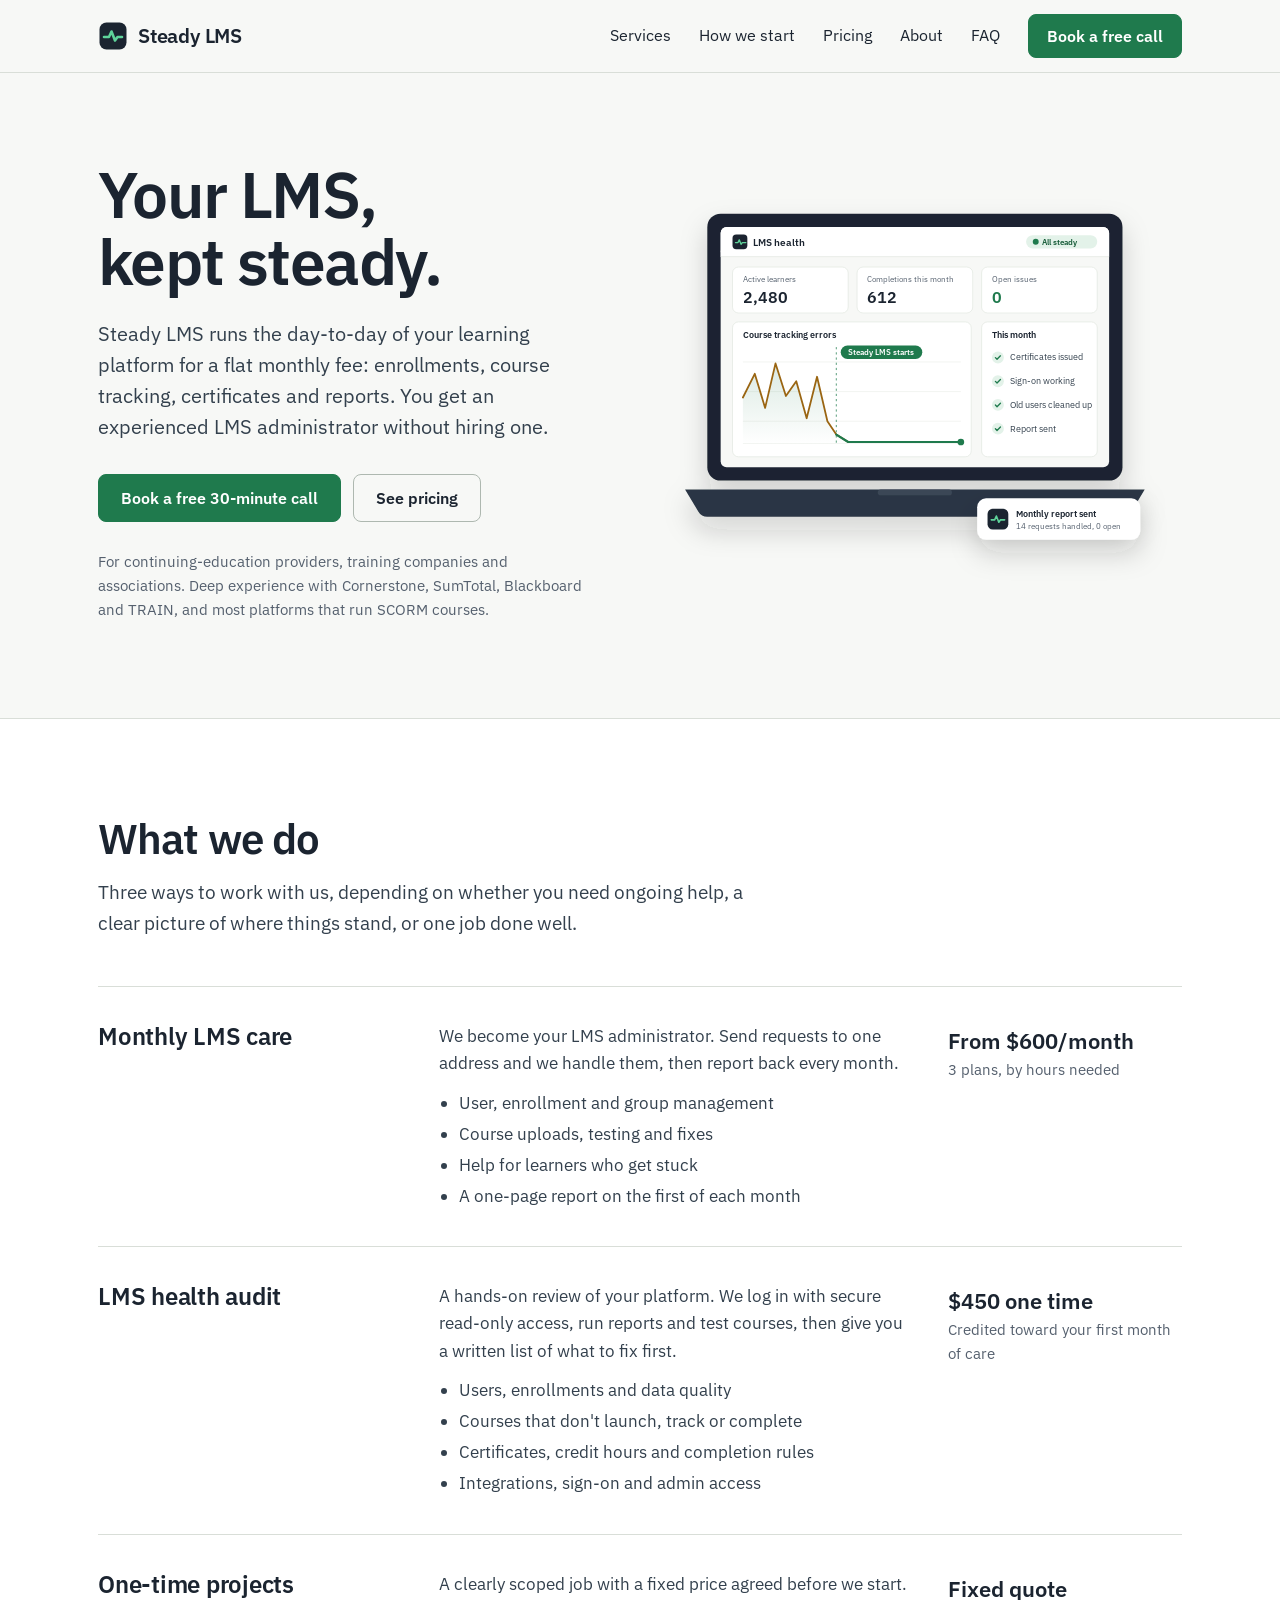
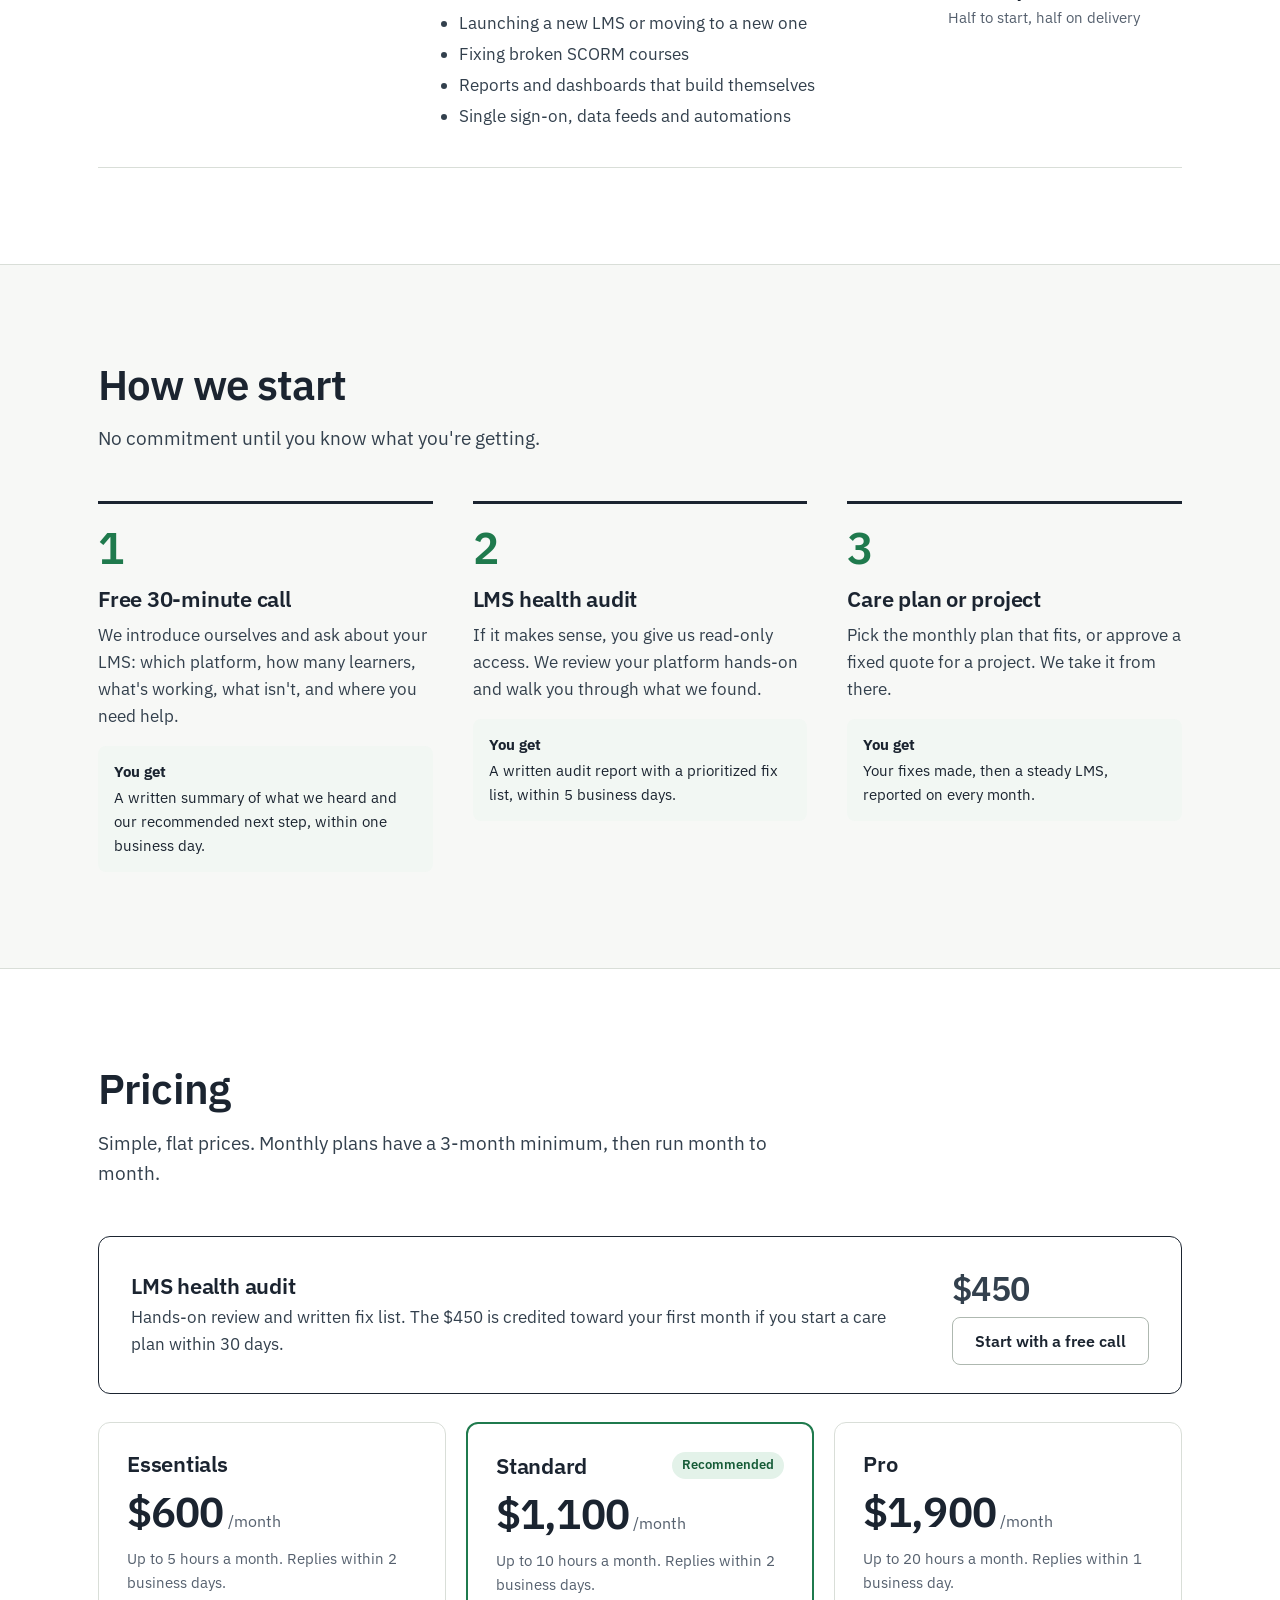
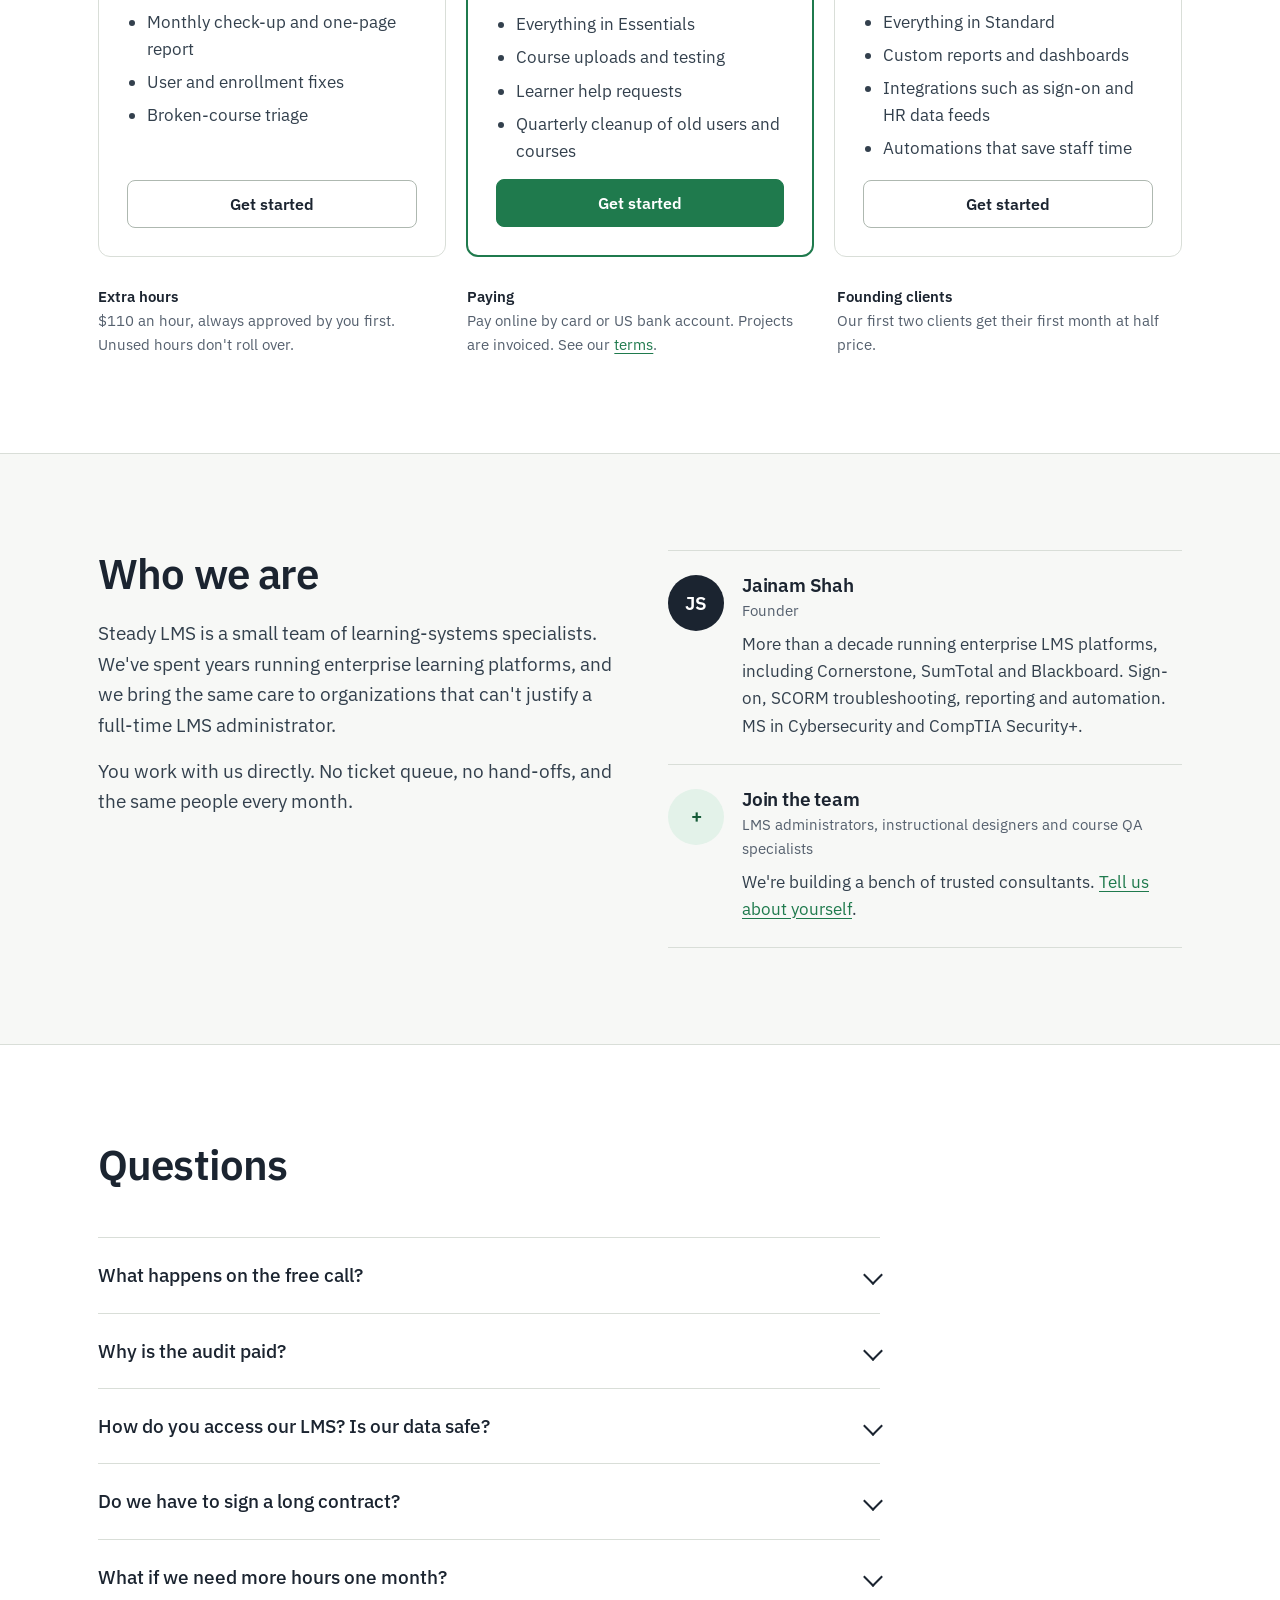
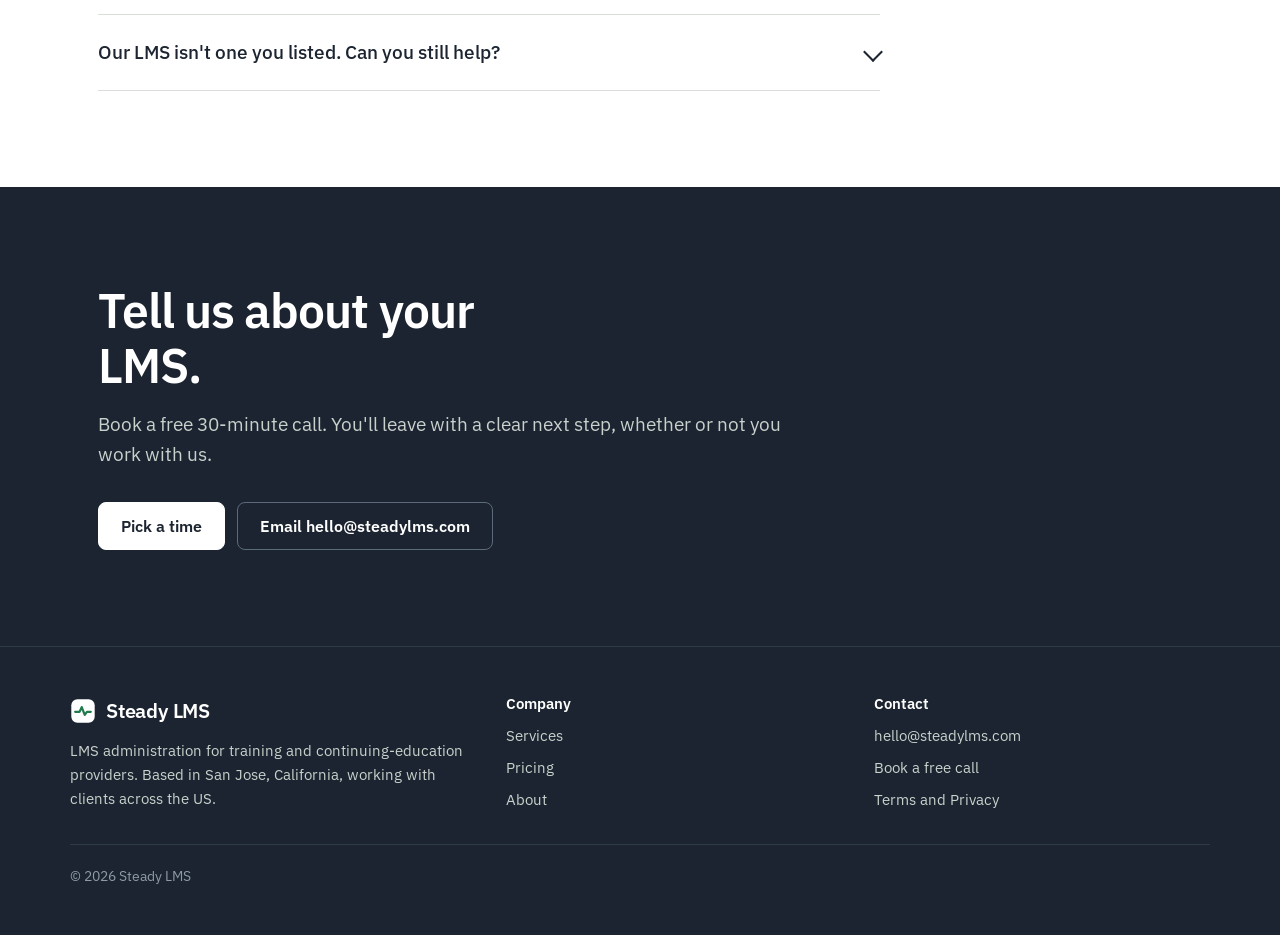
==== commit 415fb736: "Final brand: steady-pulse logo, 'Your LMS, kept steady.' tagline, dashboard illustration Co-Authored" ====
--- a/index.html
+++ b/index.html
@@ -3,10 +3,10 @@
 <head>
 <meta charset="utf-8">
 <meta name="viewport" content="width=device-width, initial-scale=1">
-<title>Steady LMS: Expert LMS administration for training providers</title>
+<title>Steady LMS: Your LMS, kept steady</title>
 <meta name="description" content="Steady LMS runs the day-to-day of your learning platform for a flat monthly fee: enrollments, course tracking, certificates and reports. Start with a free 30-minute consultation.">
 <link rel="canonical" href="https://steadylms.com/">
-<meta property="og:title" content="Steady LMS: Your LMS, looked after">
+<meta property="og:title" content="Steady LMS: Your LMS, kept steady">
 <meta property="og:description" content="Expert LMS administration for training and continuing-education providers, for a flat monthly fee.">
 <meta property="og:url" content="https://steadylms.com/">
 <meta property="og:type" content="website">
@@ -29,7 +29,7 @@
 <header class="site-header">
   <div class="wrap bar">
     <a class="logo" href="/" aria-label="Steady LMS home">
-      <svg width="30" height="30" viewBox="0 0 30 30" aria-hidden="true"><rect x="1.5" y="1.5" width="27" height="27" rx="7" fill="#1B2430"/><path d="M8 16.5l4.2 4.2L22.5 10" fill="none" stroke="#5FD39A" stroke-width="3" stroke-linecap="round" stroke-linejoin="round"/></svg>
+      <svg width="30" height="30" viewBox="0 0 30 30" aria-hidden="true"><rect x="1.5" y="1.5" width="27" height="27" rx="7" fill="#1B2430"/><path d="M6 16h5l2.5-5.5 3.5 9 2.5-3.5H24" fill="none" stroke="#5FD39A" stroke-width="2.6" stroke-linecap="round" stroke-linejoin="round"/></svg>
       Steady LMS
     </a>
     <nav class="nav" aria-label="Main">
@@ -58,7 +58,7 @@
 
   <div class="wrap hero">
     <div>
-      <h1>Your LMS, looked after.</h1>
+      <h1>Your LMS,<br> kept steady.</h1>
       <p class="lead">Steady LMS runs the day-to-day of your learning platform for a flat monthly fee: enrollments, course tracking, certificates and reports. You get an experienced LMS administrator without hiring one.</p>
       <div class="actions">
         <a class="btn" href="https://calendar.app.google/iGbDgWdFGiDVJgSG6" target="_blank" rel="noopener">Book a free 30-minute call</a>
@@ -67,25 +67,73 @@
       <p class="platforms">For continuing-education providers, training companies and associations. Deep experience with Cornerstone, SumTotal, Blackboard and TRAIN, and most platforms that run SCORM courses.</p>
     </div>
 
-    <figure class="records" aria-label="Example of learner records after a course-tracking fix">
-      <div class="records-head">
-        <h2>Course completions</h2>
-        <span>Example</span>
-      </div>
-      <table>
-        <thead><tr><th scope="col">Learner</th><th scope="col">Course</th><th scope="col">Status</th></tr></thead>
-        <tbody>
-          <tr><td>Maria Lopez</td><td>Ethics for CPAs</td><td><span class="status was">Incomplete</span> <span class="status done">Completed</span></td></tr>
-          <tr><td>David Chen</td><td>Ethics for CPAs</td><td><span class="status was">Incomplete</span> <span class="status done">Completed</span></td></tr>
-          <tr><td>Priya Nair</td><td>Farm Tax Update</td><td><span class="status done">Completed</span></td></tr>
-          <tr><td>Sam Ortiz</td><td>Farm Tax Update</td><td><span class="status was">Incomplete</span> <span class="status done">Completed</span></td></tr>
-        </tbody>
-      </table>
-      <figcaption class="records-foot">
-        <svg width="18" height="18" viewBox="0 0 18 18" aria-hidden="true"><circle cx="9" cy="9" r="8" fill="#1F7A4D"/><path d="M5.2 9.3l2.4 2.4 5-5" fill="none" stroke="#fff" stroke-width="2" stroke-linecap="round" stroke-linejoin="round"/></svg>
-        Course tracking fixed. Credits and certificates issued.
-      </figcaption>
-    </figure>
+    <div class="hero-visual">
+<svg class="hero-art" viewBox="-40 -20 720 560" role="img" aria-labelledby="art-title art-desc" xmlns="http://www.w3.org/2000/svg">
+  <title id="art-title">A laptop showing a healthy LMS dashboard</title>
+  <desc id="art-desc">Dashboard where course tracking errors drop to zero and stay flat after Steady LMS takes over, with certificates, sign-on and reports all working.</desc>
+  <defs>
+    <linearGradient id="fade" x1="0" y1="0" x2="0" y2="1"><stop offset="0" stop-color="#1F7A4D" stop-opacity=".16"/><stop offset="1" stop-color="#1F7A4D" stop-opacity="0"/></linearGradient>
+    <filter id="soft" filterUnits="userSpaceOnUse" x="-60" y="-60" width="760" height="600"><feDropShadow dx="0" dy="18" stdDeviation="18" flood-color="#1B2430" flood-opacity=".18"/></filter>
+  </defs>
+  <!-- laptop -->
+  <g filter="url(#soft)">
+    <rect x="40" y="20" width="560" height="360" rx="18" fill="#1B2430"/>
+    <path d="M10 392h620l-18 30a14 14 0 0 1-12 7H40a14 14 0 0 1-12-7z" fill="#2B3644"/>
+    <rect x="270" y="392" width="100" height="8" rx="4" fill="#3A4757"/>
+  </g>
+  <rect x="58" y="38" width="524" height="324" rx="8" fill="#F7F8F6"/>
+  <!-- app bar -->
+  <rect x="58" y="38" width="524" height="40" rx="8" fill="#fff"/>
+  <rect x="58" y="70" width="524" height="8" fill="#fff"/>
+  <line x1="58" y1="78" x2="582" y2="78" stroke="#E3E8E2"/>
+  <rect x="74" y="48" width="20" height="20" rx="5" fill="#1B2430"/>
+  <path d="M78 59h3.4l1.7-3.7 2.4 6 1.7-2.3H92" fill="none" stroke="#5FD39A" stroke-width="1.8" stroke-linecap="round" stroke-linejoin="round"/>
+  <text x="102" y="63" font-size="13" font-weight="600" fill="#1B2430">LMS health</text>
+  <rect x="470" y="49" width="96" height="18" rx="9" fill="#E3F2E9"/>
+  <circle cx="483" cy="58" r="4" fill="#1F7A4D"/>
+  <text x="492" y="62" font-size="11" font-weight="600" fill="#155B37">All steady</text>
+  <!-- KPI tiles -->
+  <g font-size="11" fill="#55606E">
+    <rect x="74" y="92" width="156" height="62" rx="8" fill="#fff" stroke="#E3E8E2"/>
+    <text x="88" y="112">Active learners</text>
+    <text x="88" y="140" font-size="22" font-weight="600" fill="#1B2430">2,480</text>
+    <rect x="242" y="92" width="156" height="62" rx="8" fill="#fff" stroke="#E3E8E2"/>
+    <text x="256" y="112">Completions this month</text>
+    <text x="256" y="140" font-size="22" font-weight="600" fill="#1B2430">612</text>
+    <rect x="410" y="92" width="156" height="62" rx="8" fill="#fff" stroke="#E3E8E2"/>
+    <text x="424" y="112">Open issues</text>
+    <text x="424" y="140" font-size="22" font-weight="600" fill="#1F7A4D">0</text>
+  </g>
+  <!-- chart -->
+  <rect x="74" y="166" width="322" height="182" rx="8" fill="#fff" stroke="#E3E8E2"/>
+  <text x="88" y="188" font-size="12" font-weight="600" fill="#1B2430">Course tracking errors</text>
+  <g stroke="#EEF1ED"><line x1="88" y1="220" x2="382" y2="220"/><line x1="88" y1="260" x2="382" y2="260"/><line x1="88" y1="300" x2="382" y2="300"/><line x1="88" y1="330" x2="382" y2="330"/></g>
+  <line x1="214" y1="200" x2="214" y2="332" stroke="#1F7A4D" stroke-dasharray="3 4"/>
+  <rect x="220" y="198" width="110" height="18" rx="9" fill="#1F7A4D"/>
+  <text x="230" y="211" font-size="10.5" font-weight="600" fill="#fff">Steady LMS starts</text>
+  <path d="M88 268L104 236L118 282L132 222L146 266L160 246L174 296L188 240L202 300L214 318L230 328H382V332H88Z" fill="url(#fade)"/>
+  <path d="M88 268L104 236L118 282L132 222L146 266L160 246L174 296L188 240L202 300L214 318L230 328H382" fill="none" stroke="#9A6512" stroke-width="2.4" stroke-linejoin="round" stroke-linecap="round"/>
+  <path d="M214 318L230 328H382" fill="none" stroke="#1F7A4D" stroke-width="3" stroke-linejoin="round" stroke-linecap="round"/>
+  <circle cx="382" cy="328" r="4.5" fill="#1F7A4D"/>
+  <!-- checklist -->
+  <rect x="410" y="166" width="156" height="182" rx="8" fill="#fff" stroke="#E3E8E2"/>
+  <text x="424" y="188" font-size="12" font-weight="600" fill="#1B2430">This month</text>
+  <g font-size="11.5" fill="#33404D">
+    <g transform="translate(424 206)"><circle cx="8" cy="8" r="8" fill="#E3F2E9"/><path d="M4.6 8.2l2.2 2.2 4.6-4.6" fill="none" stroke="#1F7A4D" stroke-width="1.8" stroke-linecap="round" stroke-linejoin="round"/><text x="24" y="12">Certificates issued</text></g>
+    <g transform="translate(424 238)"><circle cx="8" cy="8" r="8" fill="#E3F2E9"/><path d="M4.6 8.2l2.2 2.2 4.6-4.6" fill="none" stroke="#1F7A4D" stroke-width="1.8" stroke-linecap="round" stroke-linejoin="round"/><text x="24" y="12">Sign-on working</text></g>
+    <g transform="translate(424 270)"><circle cx="8" cy="8" r="8" fill="#E3F2E9"/><path d="M4.6 8.2l2.2 2.2 4.6-4.6" fill="none" stroke="#1F7A4D" stroke-width="1.8" stroke-linecap="round" stroke-linejoin="round"/><text x="24" y="12">Old users cleaned up</text></g>
+    <g transform="translate(424 302)"><circle cx="8" cy="8" r="8" fill="#E3F2E9"/><path d="M4.6 8.2l2.2 2.2 4.6-4.6" fill="none" stroke="#1F7A4D" stroke-width="1.8" stroke-linecap="round" stroke-linejoin="round"/><text x="24" y="12">Report sent</text></g>
+  </g>
+  <!-- floating card -->
+  <g filter="url(#soft)">
+    <rect x="404" y="404" width="220" height="56" rx="12" fill="#fff"/>
+  </g>
+  <rect x="418" y="418" width="28" height="28" rx="7" fill="#1B2430"/>
+  <path d="M423 433h4.6l2.3-5.1 3.3 8.3 2.3-3.2h5.5" fill="none" stroke="#5FD39A" stroke-width="2.2" stroke-linecap="round" stroke-linejoin="round"/>
+  <text x="456" y="429" font-size="12.5" font-weight="600" fill="#1B2430">Monthly report sent</text>
+  <text x="456" y="446" font-size="11" fill="#55606E">14 requests handled, 0 open</text>
+</svg>
+</div>
   </div>
 
   <section id="services" class="section white" aria-labelledby="services-h">
@@ -307,7 +355,7 @@
   <div class="wrap foot">
     <div>
       <a class="logo" href="/">
-        <svg width="26" height="26" viewBox="0 0 30 30" aria-hidden="true"><rect x="1.5" y="1.5" width="27" height="27" rx="7" fill="#fff"/><path d="M8 16.5l4.2 4.2L22.5 10" fill="none" stroke="#1F7A4D" stroke-width="3" stroke-linecap="round" stroke-linejoin="round"/></svg>
+        <svg width="26" height="26" viewBox="0 0 30 30" aria-hidden="true"><rect x="1.5" y="1.5" width="27" height="27" rx="7" fill="#fff"/><path d="M6 16h5l2.5-5.5 3.5 9 2.5-3.5H24" fill="none" stroke="#1F7A4D" stroke-width="2.6" stroke-linecap="round" stroke-linejoin="round"/></svg>
         Steady LMS
       </a>
       <p>LMS administration for training and continuing-education providers. Based in San Jose, California, working with clients across the US.</p>
--- a/style.css
+++ b/style.css
@@ -54,22 +54,10 @@
 .platforms{margin-top:28px;font-size:15px;color:#55606E;max-width:36em}
 @media (max-width:900px){.hero{grid-template-columns:1fr;gap:48px;padding-top:56px;padding-bottom:64px}}
 
-/* Learner record panel (hero visual) */
-.records{margin:0;background:#fff;border:1px solid #D9DED8;border-radius:12px;box-shadow:0 1px 0 #D9DED8,0 24px 48px -24px rgba(27,36,48,.18);overflow:hidden}
-.records-head{display:flex;justify-content:space-between;align-items:baseline;gap:12px;padding:18px 22px;border-bottom:1px solid #E6EAE5}
-.records-head h2{font-size:16px;font-weight:600}
-.records-head span{font-size:13px;color:#55606E}
-.records table{width:100%;border-collapse:collapse;font-size:15px}
-.records th{text-align:left;font-weight:500;font-size:13px;color:#55606E;padding:10px 18px;background:#FAFBF9;border-bottom:1px solid #E6EAE5}
-.records td{padding:12px 18px;border-bottom:1px solid #EEF1ED;vertical-align:middle;white-space:nowrap}
-.records td:last-child{white-space:normal}
-.records tr:last-child td{border-bottom:0}
-.status{display:inline-flex;align-items:center;gap:6px;font-size:13px;font-weight:600;padding:3px 10px;border-radius:999px;white-space:nowrap}
-.status.done{background:#E3F2E9;color:#155B37}
-.status.was{background:transparent;color:#9A6512;text-decoration:line-through;font-weight:500;padding:0 4px 0 0}
-.records-foot{display:flex;align-items:center;gap:10px;padding:14px 22px;background:#F2F7F3;border-top:1px solid #E6EAE5;font-size:14px;color:#155B37;font-weight:500}
-.records-foot svg{flex:none}
-@media (max-width:520px){.records th:nth-child(2),.records td:nth-child(2){display:none}.records td,.records th{padding-left:16px;padding-right:16px}}
+/* Hero illustration */
+.hero-visual{min-width:0}
+.hero-art{width:100%;height:auto;font-family:"IBM Plex Sans",system-ui,sans-serif}
+@media (max-width:900px){.hero-visual{max-width:560px}}
 
 /* Sections */
 .section{padding:96px 0;border-top:1px solid #D9DED8}
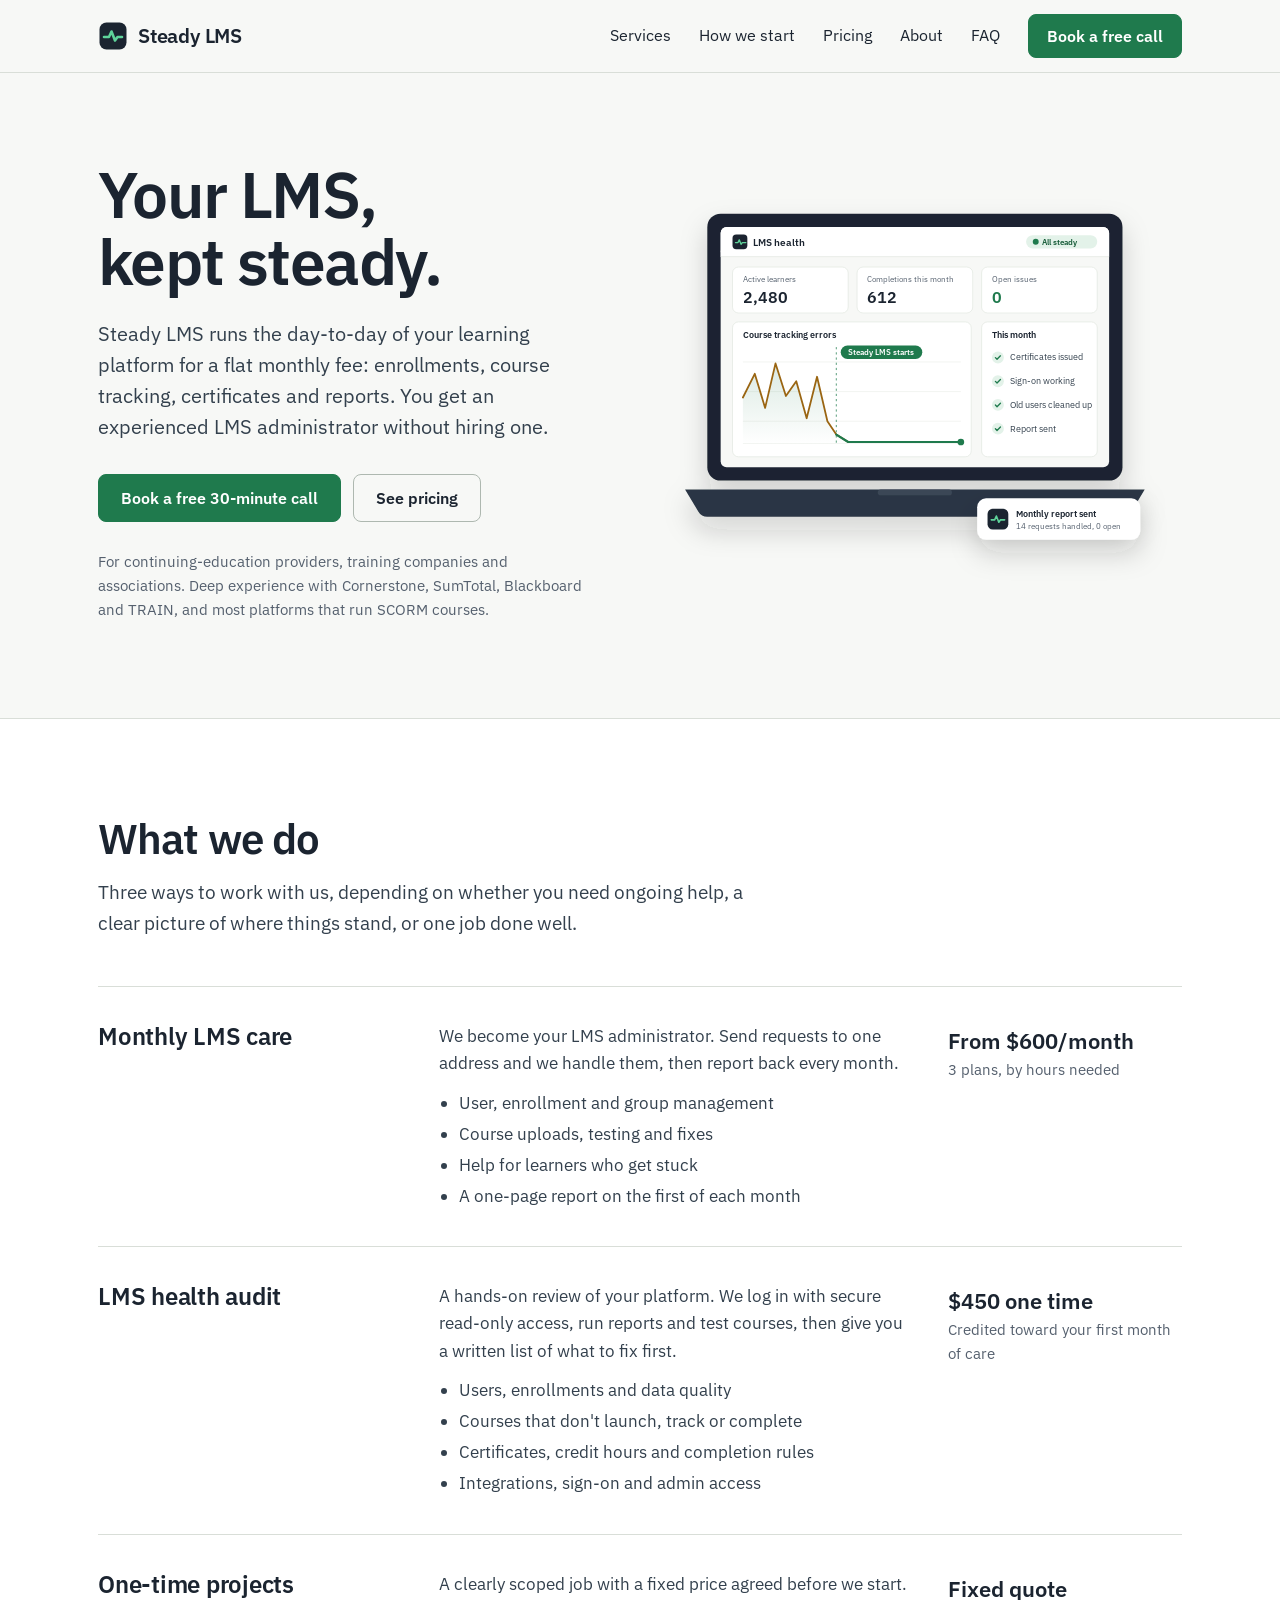
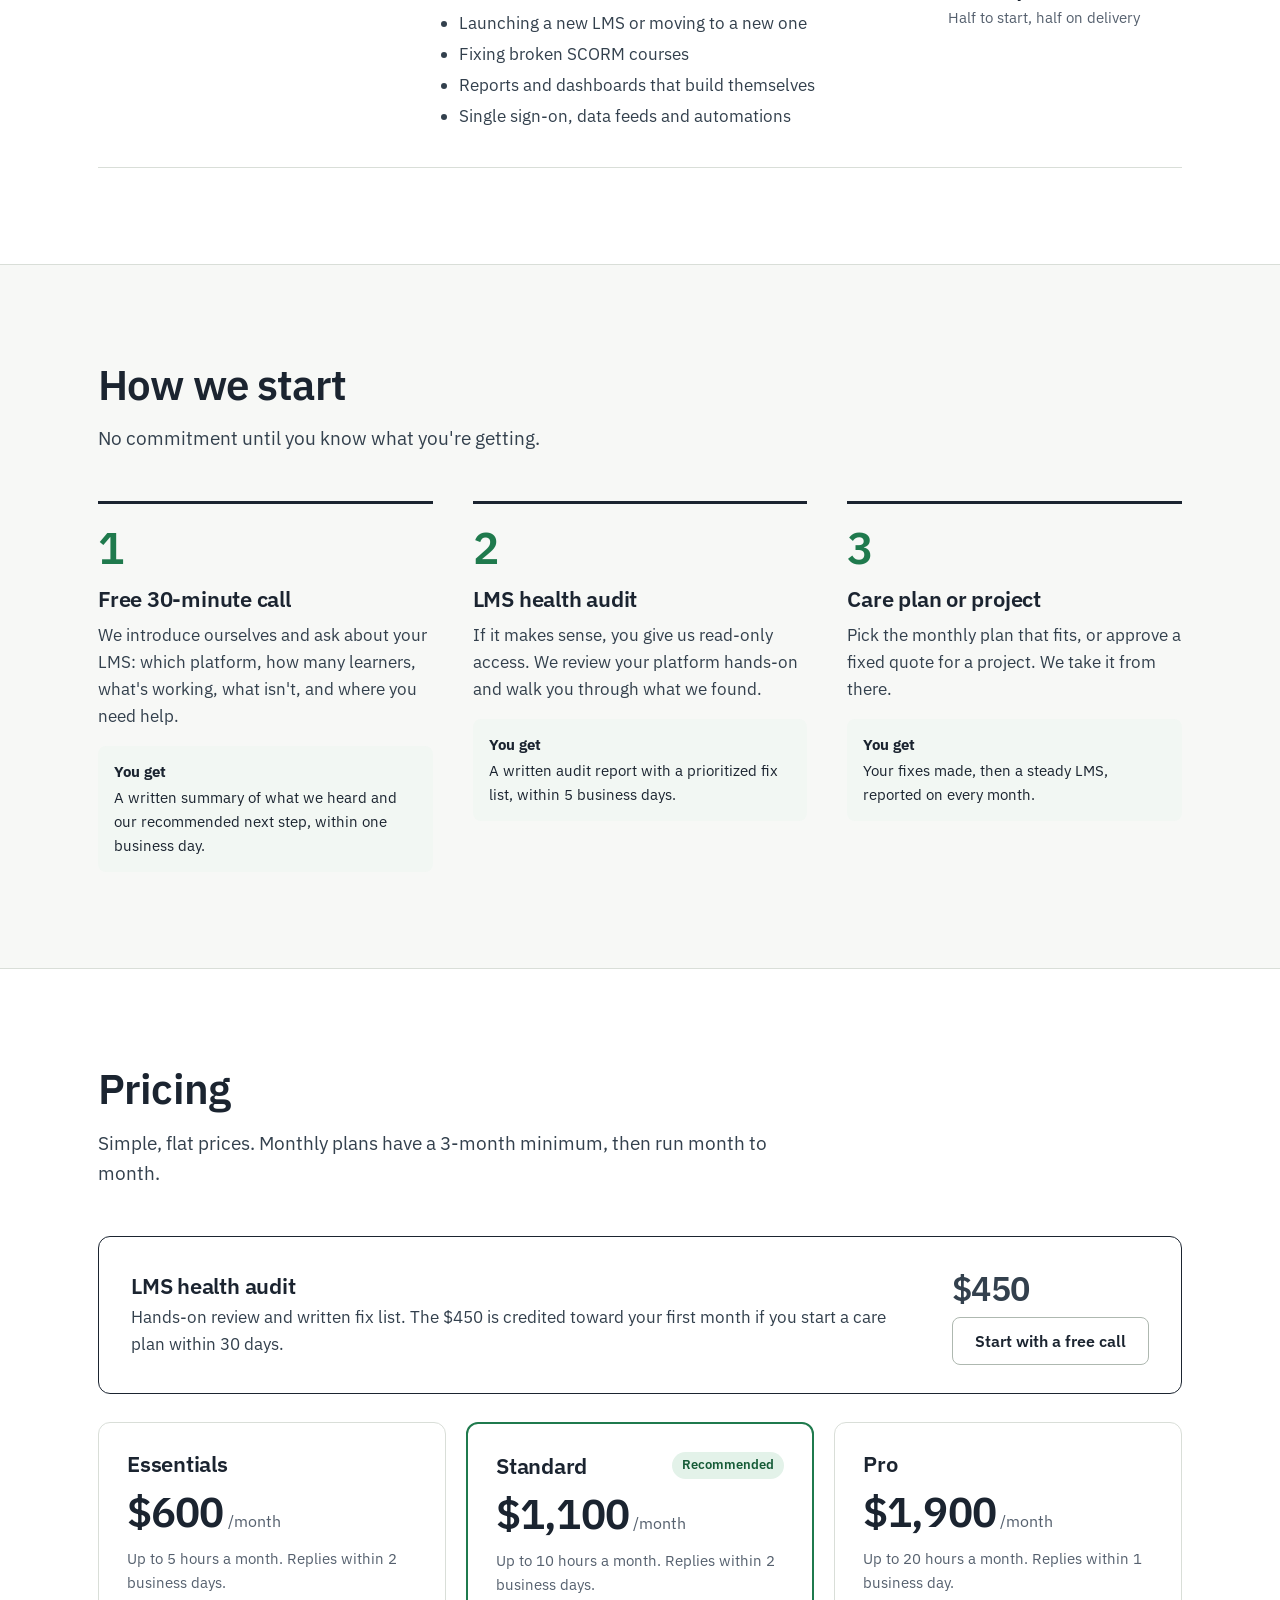
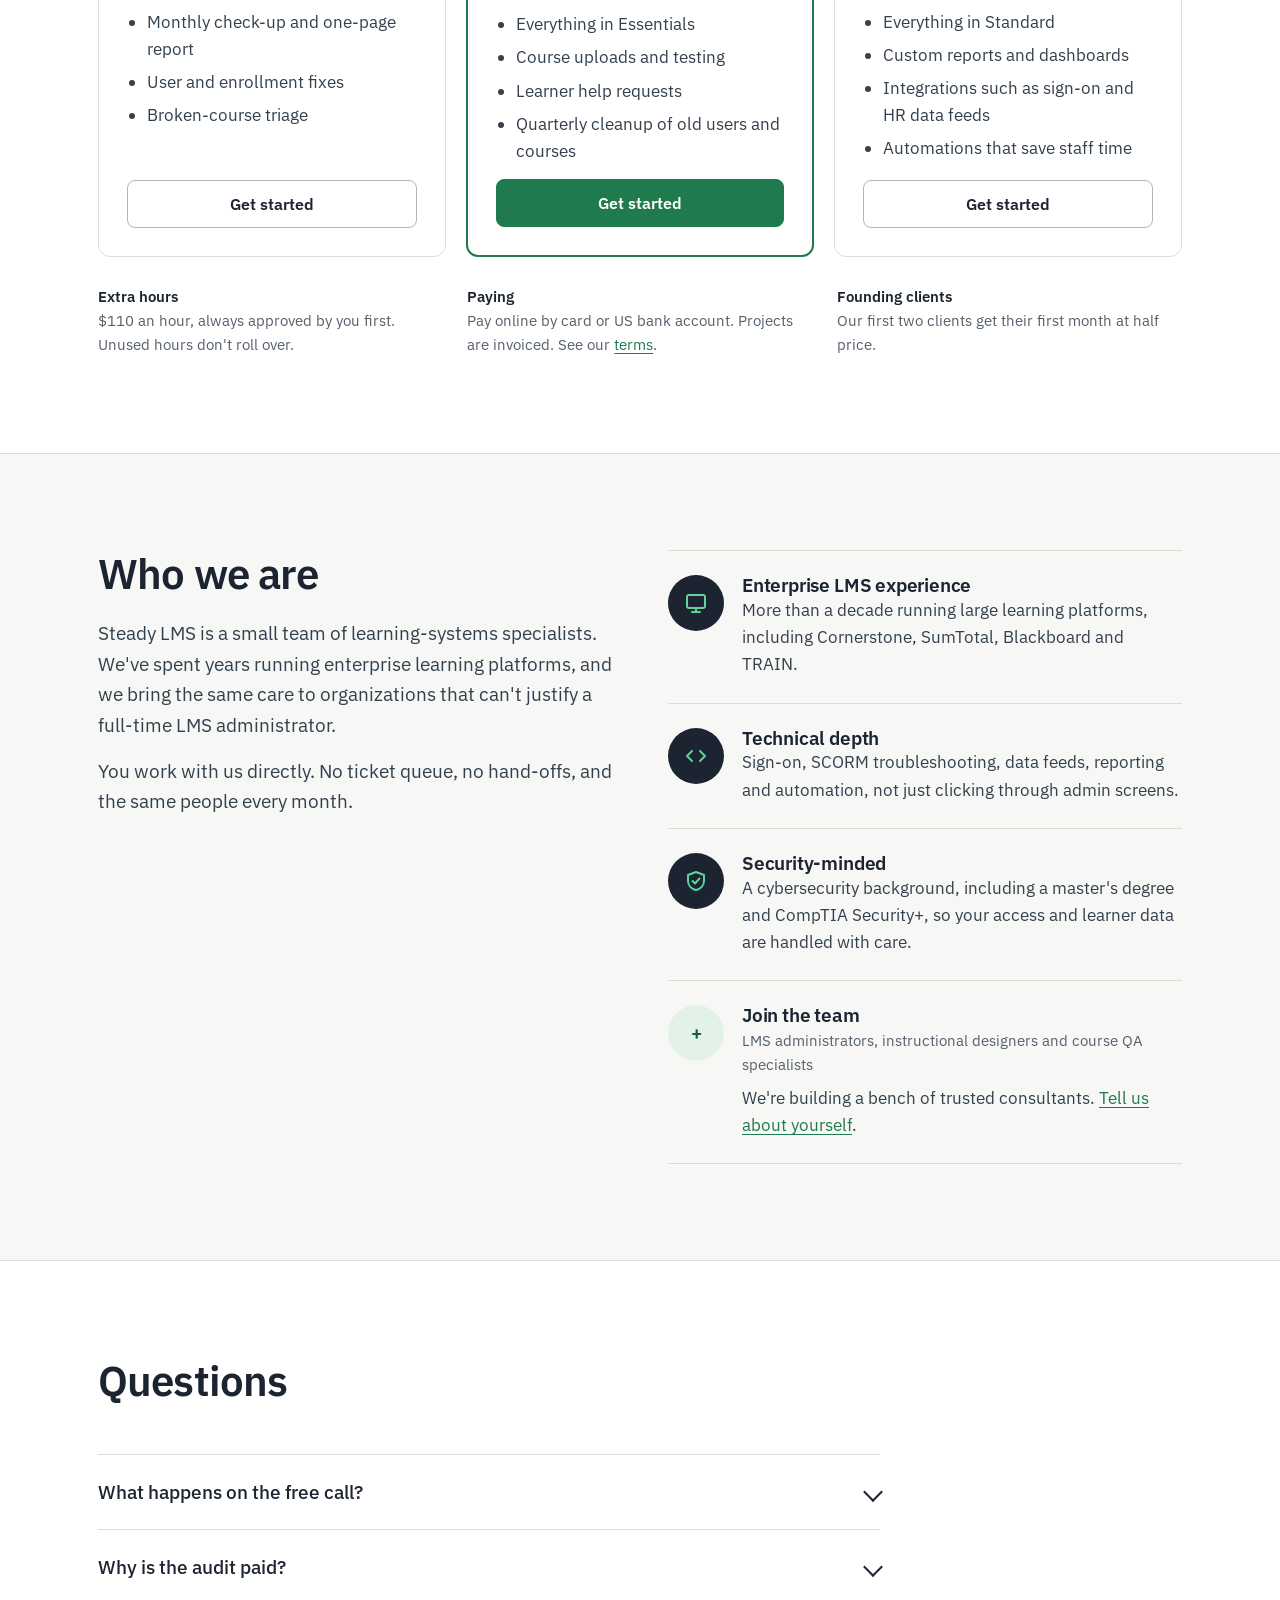
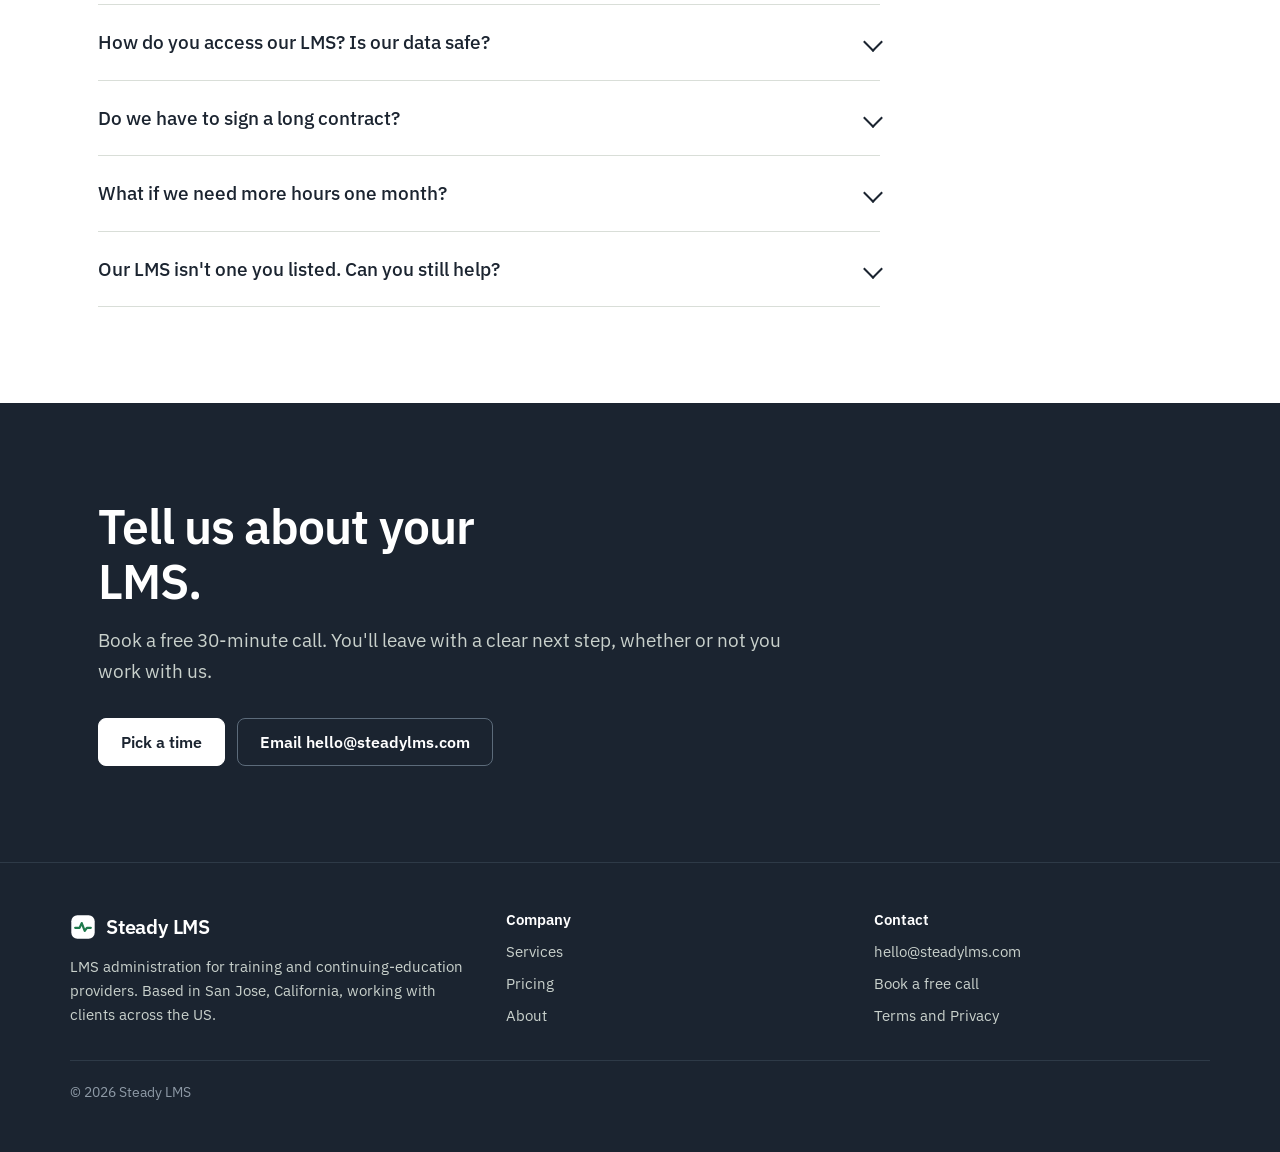
==== commit bfc64bcb: "Remove personal name from site; describe team strengths instead Co-Authored-By: Claude Opus 5.5 <nor" ====
--- a/index.html
+++ b/index.html
@@ -286,11 +286,24 @@
       </div>
       <div>
         <div class="person">
-          <div class="initials" aria-hidden="true">JS</div>
+          <div class="initials" aria-hidden="true"><svg width="24" height="24" viewBox="0 0 24 24" fill="none" stroke="#5FD39A" stroke-width="2" stroke-linecap="round" stroke-linejoin="round"><rect x="3" y="4" width="18" height="13" rx="2"/><path d="M8 21h8M12 17v4"/></svg></div>
           <div>
-            <h3>Jainam Shah</h3>
-            <p class="role">Founder</p>
-            <p>More than a decade running enterprise LMS platforms, including Cornerstone, SumTotal and Blackboard. Sign-on, SCORM troubleshooting, reporting and automation. MS in Cybersecurity and CompTIA Security+.</p>
+            <h3>Enterprise LMS experience</h3>
+            <p>More than a decade running large learning platforms, including Cornerstone, SumTotal, Blackboard and TRAIN.</p>
+          </div>
+        </div>
+        <div class="person">
+          <div class="initials" aria-hidden="true"><svg width="24" height="24" viewBox="0 0 24 24" fill="none" stroke="#5FD39A" stroke-width="2" stroke-linecap="round" stroke-linejoin="round"><path d="M8 7l-5 5 5 5M16 7l5 5-5 5"/></svg></div>
+          <div>
+            <h3>Technical depth</h3>
+            <p>Sign-on, SCORM troubleshooting, data feeds, reporting and automation, not just clicking through admin screens.</p>
+          </div>
+        </div>
+        <div class="person">
+          <div class="initials" aria-hidden="true"><svg width="24" height="24" viewBox="0 0 24 24" fill="none" stroke="#5FD39A" stroke-width="2" stroke-linecap="round" stroke-linejoin="round"><path d="M12 3l8 3v6c0 4.5-3.4 8-8 9-4.6-1-8-4.5-8-9V6z"/><path d="M8.5 12l2.5 2.5 4.5-5"/></svg></div>
+          <div>
+            <h3>Security-minded</h3>
+            <p>A cybersecurity background, including a master's degree and CompTIA Security+, so your access and learner data are handled with care.</p>
           </div>
         </div>
         <!-- TEAM-MEMBER-2 -->
